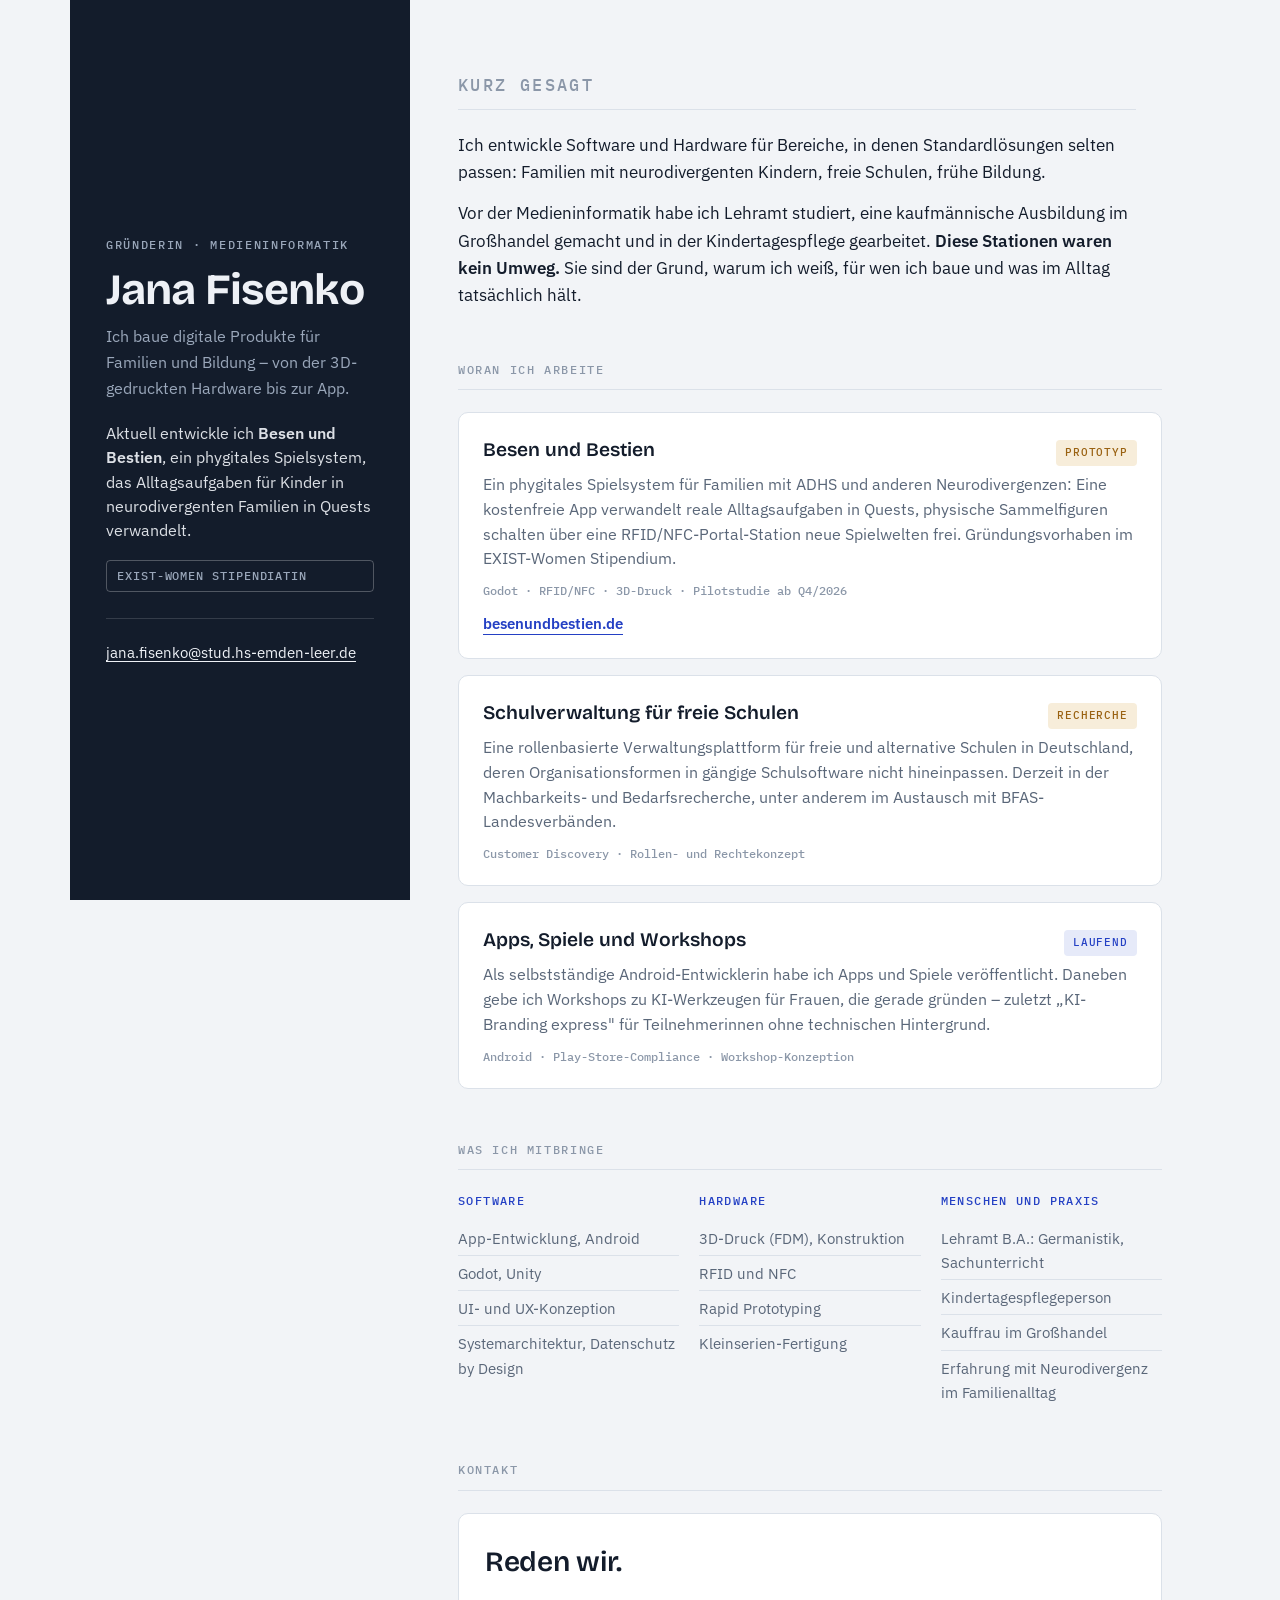
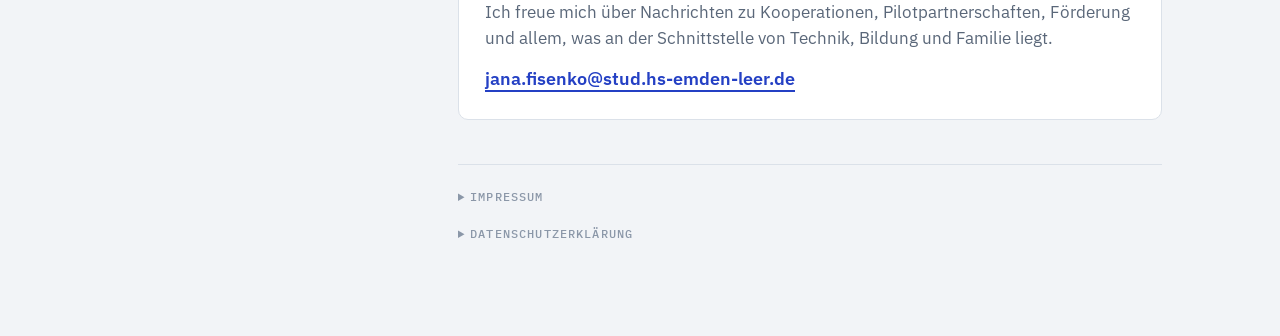
==== index.html @ 9e8f0cbb "Add files via upload" ====
<!doctype html>
<html lang="de">
<head>
<meta charset="utf-8">
<meta name="viewport" content="width=device-width, initial-scale=1">
<title>Jana Fisenko</title>
<meta name="description" content="Jana Fisenko: Gründerin und Medieninformatik-Studentin. Digitale Produkte für Familien und Bildung, von 3D-gedruckter Hardware bis zur App.">
<link rel="icon" href="data:image/svg+xml,<svg xmlns='http://www.w3.org/2000/svg' viewBox='0 0 100 100'><text y='.9em' font-size='90'>🛠️</text></svg>">
<style>
@font-face { font-family: "Bricolage Grotesque"; font-style: normal; font-weight: 600; font-display: swap; src: url([data-uri]) format("woff2"); }
@font-face { font-family: "Bricolage Grotesque"; font-style: normal; font-weight: 700; font-display: swap; src: url([data-uri]) format("woff2"); }
@font-face { font-family: "IBM Plex Sans"; font-style: normal; font-weight: 400; font-display: swap; src: url([data-uri]) format("woff2"); }
@font-face { font-family: "IBM Plex Sans"; font-style: normal; font-weight: 600; font-display: swap; src: url([data-uri]) format("woff2"); }
@font-face { font-family: "IBM Plex Mono"; font-style: normal; font-weight: 500; font-display: swap; src: url([data-uri]) format("woff2"); }
  :root {
    --bg: #f2f4f7;
    --surface: #ffffff;
    --ink: #131c2b;
    --ink-soft: #5a6779;
    --ink-faint: #8b97a8;
    --line: #dbe1e9;
    --accent: #2440c4;
    --accent-soft: #e6eaf9;
    --signal: #9a6212;
    --signal-soft: #f7edda;
    --rail-bg: #131c2b;
    --rail-ink: #eef1f6;
    --rail-soft: #9aa7ba;
  }
  @media (prefers-color-scheme: dark) {
    :root:not([data-theme="light"]) {
      --bg: #0e1420;
      --surface: #161f2e;
      --ink: #e7ecf3;
      --ink-soft: #a0adbf;
      --ink-faint: #778395;
      --line: #263245;
      --accent: #8ba2ff;
      --accent-soft: #1b2740;
      --signal: #ddb265;
      --signal-soft: #2c2517;
      --rail-bg: #060b14;
      --rail-ink: #e7ecf3;
      --rail-soft: #8794a8;
    }
  }
  :root[data-theme="dark"] {
    --bg: #0e1420;
    --surface: #161f2e;
    --ink: #e7ecf3;
    --ink-soft: #a0adbf;
    --ink-faint: #778395;
    --line: #263245;
    --accent: #8ba2ff;
    --accent-soft: #1b2740;
    --signal: #ddb265;
    --signal-soft: #2c2517;
    --rail-bg: #060b14;
    --rail-ink: #e7ecf3;
    --rail-soft: #8794a8;
  }

  * { box-sizing: border-box; }
  body {
    margin: 0;
    background: var(--bg);
    color: var(--ink);
    font-family: "IBM Plex Sans", "Segoe UI", system-ui, sans-serif;
    font-size: 16.5px;
    line-height: 1.6;
    -webkit-font-smoothing: antialiased;
  }
  h1, h2, h3 { font-family: "Bricolage Grotesque", "Segoe UI", system-ui, sans-serif; margin: 0; text-wrap: balance; }
  p { margin: 0; }
  a { color: var(--accent); }

  .shell { max-width: 1140px; margin: 0 auto; display: grid; grid-template-columns: 1fr; gap: 0; }
  @media (min-width: 900px) {
    .shell { grid-template-columns: 340px 1fr; align-items: start; }
  }

  /* ---- Left rail ---- */
  .rail {
    background: var(--rail-bg);
    color: var(--rail-ink);
    padding: 40px 28px;
  }
  @media (min-width: 900px) {
    .rail { position: sticky; top: 0; min-height: 100vh; display: flex; flex-direction: column; justify-content: center; padding: 56px 36px; }
  }
  .rail .kicker {
    font-family: "IBM Plex Mono", ui-monospace, monospace;
    font-size: 12px;
    letter-spacing: .14em;
    text-transform: uppercase;
    color: var(--rail-soft);
    margin-bottom: 14px;
  }
  .rail h1 { font-size: clamp(2.1rem, 5.5vw, 2.7rem); font-weight: 700; line-height: 1.05; letter-spacing: -.02em; }
  .rail .role { margin-top: 10px; font-size: 1.02rem; color: var(--rail-soft); }
  .rail .oneline { margin-top: 20px; font-size: .97rem; line-height: 1.55; opacity: .92; }
  .rail .rail-contact { margin-top: 26px; padding-top: 20px; border-top: 1px solid rgba(255,255,255,.14); }
  .rail .rail-contact a { color: var(--rail-ink); text-decoration: underline; text-underline-offset: 3px; word-break: break-word; font-size: .93rem; }
  .rail .rail-contact a:focus-visible { outline: 2px solid var(--signal); outline-offset: 3px; border-radius: 3px; }
  .rail .badge {
    display: inline-block;
    margin-top: 18px;
    font-family: "IBM Plex Mono", ui-monospace, monospace;
    font-size: 11.5px;
    letter-spacing: .08em;
    text-transform: uppercase;
    border: 1px solid rgba(255,255,255,.26);
    border-radius: 4px;
    padding: 6px 10px;
    color: var(--rail-soft);
  }

  /* ---- Main ---- */
  .main { padding: 44px 24px 64px; }
  @media (min-width: 900px) { .main { padding: 72px 48px 80px; } }

  .block { margin-bottom: 52px; }
  .block:last-child { margin-bottom: 0; }
  .block-label {
    font-family: "IBM Plex Mono", ui-monospace, monospace;
    font-size: 11.5px;
    letter-spacing: .14em;
    text-transform: uppercase;
    color: var(--ink-faint);
    padding-bottom: 10px;
    margin-bottom: 22px;
    border-bottom: 1px solid var(--line);
  }
  .block h2 { font-size: clamp(1.4rem, 3.6vw, 1.75rem); font-weight: 600; letter-spacing: -.01em; margin-bottom: 14px; }

  .intro p { font-size: 1.06rem; max-width: 40em; }
  .intro p + p { margin-top: 14px; }
  .intro .pull { color: var(--ink); font-weight: 600; }

  /* Projects */
  .projects { display: grid; gap: 16px; }
  .project {
    background: var(--surface);
    border: 1px solid var(--line);
    border-radius: 10px;
    padding: 22px 24px;
    display: grid;
    gap: 6px;
  }
  .project-top { display: flex; flex-wrap: wrap; align-items: baseline; gap: 10px; justify-content: space-between; }
  .project h3 { font-size: 1.2rem; font-weight: 600; }
  .project .tag {
    font-family: "IBM Plex Mono", ui-monospace, monospace;
    font-size: 11px;
    letter-spacing: .08em;
    text-transform: uppercase;
    padding: 4px 9px;
    border-radius: 4px;
    white-space: nowrap;
  }
  .tag.live { background: var(--accent-soft); color: var(--accent); }
  .tag.wip { background: var(--signal-soft); color: var(--signal); }
  .project .what { color: var(--ink-soft); font-size: .97rem; max-width: 46em; }
  .project .meta {
    font-family: "IBM Plex Mono", ui-monospace, monospace;
    font-size: 12px;
    color: var(--ink-faint);
    margin-top: 4px;
  }
  .project .go { margin-top: 6px; font-size: .93rem; font-weight: 600; }
  .project .go a { text-decoration: none; border-bottom: 1.5px solid var(--accent); padding-bottom: 1px; }
  .project .go a:focus-visible { outline: 2px solid var(--accent); outline-offset: 3px; border-radius: 2px; }

  /* Skills */
  .skills { display: grid; gap: 20px; grid-template-columns: 1fr; }
  @media (min-width: 720px) { .skills { grid-template-columns: repeat(3, 1fr); } }
  .skill h3 {
    font-family: "IBM Plex Mono", ui-monospace, monospace;
    font-size: 11.5px;
    letter-spacing: .12em;
    text-transform: uppercase;
    color: var(--accent);
    font-weight: 500;
    margin-bottom: 10px;
  }
  .skill ul { margin: 0; padding: 0; list-style: none; }
  .skill li { font-size: .95rem; color: var(--ink-soft); padding: 5px 0; border-bottom: 1px solid var(--line); }
  .skill li:last-child { border-bottom: none; }

  /* Contact */
  .contact-box {
    background: var(--surface);
    border: 1px solid var(--line);
    border-radius: 10px;
    padding: 26px;
  }
  .contact-box p { color: var(--ink-soft); max-width: 40em; }
  .contact-box .mail { margin-top: 14px; font-size: 1.1rem; font-weight: 600; }
  .contact-box .mail a { text-decoration: none; border-bottom: 2px solid var(--accent); }
  .contact-box .mail a:focus-visible { outline: 2px solid var(--accent); outline-offset: 3px; border-radius: 2px; }

  /* Legal */
  .legal { margin-top: 44px; border-top: 1px solid var(--line); padding-top: 18px; }
  .legal details { margin-bottom: 8px; }
  .legal summary {
    cursor: pointer;
    font-family: "IBM Plex Mono", ui-monospace, monospace;
    font-size: 11.5px;
    letter-spacing: .1em;
    text-transform: uppercase;
    color: var(--ink-faint);
    padding: 5px 0;
  }
  .legal summary:focus-visible { outline: 2px solid var(--accent); outline-offset: 2px; border-radius: 3px; }
  .legal .legal-body { font-size: .84rem; color: var(--ink-soft); line-height: 1.6; padding: 8px 0 6px 14px; max-width: 46em; }
  .legal .legal-body p { margin-bottom: 8px; }
  .legal .legal-body h4 { margin: 12px 0 4px; font-size: .84rem; color: var(--ink); font-family: "IBM Plex Sans", system-ui, sans-serif; font-weight: 600; }
  .legal .legal-body a { color: inherit; }
</style>
</head>
<body>


<div class="shell">

  <aside class="rail">
    <p class="kicker">Gründerin · Medieninformatik</p>
    <h1>Jana Fisenko</h1>
    <p class="role">Ich baue digitale Produkte für Familien und Bildung – von der 3D-gedruckten Hardware bis zur App.</p>
    <p class="oneline">Aktuell entwickle ich <strong>Besen und Bestien</strong>, ein phygitales Spielsystem, das Alltagsaufgaben für Kinder in neurodivergenten Familien in Quests verwandelt.</p>
    <span class="badge">EXIST-Women Stipendiatin</span>
    <div class="rail-contact">
      <a href="mailto:jana.fisenko@stud.hs-emden-leer.de">jana.fisenko@stud.hs-emden-leer.de</a>
    </div>
  </aside>

  <main class="main">

    <section class="block intro">
      <p class="block-label">Kurz gesagt</p>
      <p>Ich entwickle Software und Hardware für Bereiche, in denen Standardlösungen selten passen: Familien mit neurodivergenten Kindern, freie Schulen, frühe Bildung.</p>
      <p>Vor der Medieninformatik habe ich Lehramt studiert, eine kaufmännische Ausbildung im Großhandel gemacht und in der Kindertagespflege gearbeitet. <span class="pull">Diese Stationen waren kein Umweg.</span> Sie sind der Grund, warum ich weiß, für wen ich baue und was im Alltag tatsächlich hält.</p>
    </section>

    <section class="block">
      <p class="block-label">Woran ich arbeite</p>
      <div class="projects">

        <article class="project">
          <div class="project-top">
            <h3>Besen und Bestien</h3>
            <span class="tag wip">Prototyp</span>
          </div>
          <p class="what">Ein phygitales Spielsystem für Familien mit ADHS und anderen Neurodivergenzen: Eine kostenfreie App verwandelt reale Alltagsaufgaben in Quests, physische Sammelfiguren schalten über eine RFID/NFC-Portal-Station neue Spielwelten frei. Gründungsvorhaben im EXIST-Women Stipendium.</p>
          <p class="meta">Godot · RFID/NFC · 3D-Druck · Pilotstudie ab Q4/2026</p>
          <p class="go"><a href="https://besenundbestien.de">besenundbestien.de</a></p>
        </article>

        <article class="project">
          <div class="project-top">
            <h3>Schulverwaltung für freie Schulen</h3>
            <span class="tag wip">Recherche</span>
          </div>
          <p class="what">Eine rollenbasierte Verwaltungsplattform für freie und alternative Schulen in Deutschland, deren Organisationsformen in gängige Schulsoftware nicht hineinpassen. Derzeit in der Machbarkeits- und Bedarfsrecherche, unter anderem im Austausch mit BFAS-Landesverbänden.</p>
          <p class="meta">Customer Discovery · Rollen- und Rechtekonzept</p>
        </article>

        <article class="project">
          <div class="project-top">
            <h3>Apps, Spiele und Workshops</h3>
            <span class="tag live">Laufend</span>
          </div>
          <p class="what">Als selbstständige Android-Entwicklerin habe ich Apps und Spiele veröffentlicht. Daneben gebe ich Workshops zu KI-Werkzeugen für Frauen, die gerade gründen – zuletzt „KI-Branding express" für Teilnehmerinnen ohne technischen Hintergrund.</p>
          <p class="meta">Android · Play-Store-Compliance · Workshop-Konzeption</p>
        </article>

      </div>
    </section>

    <section class="block">
      <p class="block-label">Was ich mitbringe</p>
      <div class="skills">
        <div class="skill">
          <h3>Software</h3>
          <ul>
            <li>App-Entwicklung, Android</li>
            <li>Godot, Unity</li>
            <li>UI- und UX-Konzeption</li>
            <li>Systemarchitektur, Datenschutz by Design</li>
          </ul>
        </div>
        <div class="skill">
          <h3>Hardware</h3>
          <ul>
            <li>3D-Druck (FDM), Konstruktion</li>
            <li>RFID und NFC</li>
            <li>Rapid Prototyping</li>
            <li>Kleinserien-Fertigung</li>
          </ul>
        </div>
        <div class="skill">
          <h3>Menschen und Praxis</h3>
          <ul>
            <li>Lehramt B.A.: Germanistik, Sachunterricht</li>
            <li>Kindertagespflegeperson</li>
            <li>Kauffrau im Großhandel</li>
            <li>Erfahrung mit Neurodivergenz im Familienalltag</li>
          </ul>
        </div>
      </div>
    </section>

    <section class="block">
      <p class="block-label">Kontakt</p>
      <div class="contact-box">
        <h2>Reden wir.</h2>
        <p>Ich freue mich über Nachrichten zu Kooperationen, Pilotpartnerschaften, Förderung und allem, was an der Schnittstelle von Technik, Bildung und Familie liegt.</p>
        <p class="mail"><a href="mailto:jana.fisenko@stud.hs-emden-leer.de">jana.fisenko@stud.hs-emden-leer.de</a></p>
      </div>

      <div class="legal">
        <details>
          <summary>Impressum</summary>
          <div class="legal-body">
            <p>Angaben gemäß §&nbsp;5 DDG:</p>
            <p>Jana Fisenko<br>c/o Hochschule Emden/Leer<br>Constantiaplatz 4<br>26723 Emden<br>E-Mail: <a href="mailto:jana.fisenko@stud.hs-emden-leer.de">jana.fisenko@stud.hs-emden-leer.de</a></p>
            <p>Verantwortlich für den Inhalt dieser Seite: Jana Fisenko (Anschrift wie oben). Es besteht keine eingetragene Gesellschaft; die auf dieser Seite genannten Vorhaben befinden sich in der Gründungs- beziehungsweise Entwicklungsphase.</p>
          </div>
        </details>
        <details>
          <summary>Datenschutzerklärung</summary>
          <div class="legal-body">
            <h4>Verantwortliche</h4>
            <p>Jana Fisenko, c/o Hochschule Emden/Leer, Constantiaplatz 4, 26723 Emden, E-Mail: jana.fisenko@stud.hs-emden-leer.de</p>
            <h4>Hosting und Server-Logfiles</h4>
            <p>Beim Aufruf dieser Seite verarbeitet der Hostinganbieter automatisch technisch notwendige Verbindungsdaten (z.&nbsp;B. IP-Adresse, Datum und Uhrzeit des Abrufs, abgerufene Datei, Browsertyp) in Server-Logfiles, um die Seite sicher und stabil bereitzustellen (Art.&nbsp;6 Abs.&nbsp;1 lit.&nbsp;f DSGVO). Diese Daten werden nicht mit anderen Datenquellen zusammengeführt.</p>
            <h4>Keine Cookies, kein Tracking</h4>
            <p>Diese Seite verwendet keine Cookies, keine Analyse- oder Trackingdienste und keine Werbenetzwerke. Alle Schriftarten sind lokal eingebettet; beim Aufruf wird keine Verbindung zu Google Fonts oder anderen Drittanbietern aufgebaut.</p>
            <h4>Kontakt per E-Mail</h4>
            <p>Wenn Sie mir per E-Mail schreiben, verarbeite ich Ihre Angaben ausschließlich zur Bearbeitung der Anfrage (Art.&nbsp;6 Abs.&nbsp;1 lit.&nbsp;b bzw. f DSGVO) und lösche sie, sobald sie nicht mehr erforderlich sind und keine gesetzlichen Aufbewahrungspflichten bestehen.</p>
            <h4>Ihre Rechte</h4>
            <p>Sie haben das Recht auf Auskunft, Berichtigung, Löschung, Einschränkung der Verarbeitung, Datenübertragbarkeit und Widerspruch sowie ein Beschwerderecht bei einer Datenschutzaufsichtsbehörde, z.&nbsp;B. bei der Landesbeauftragten für den Datenschutz Niedersachsen.</p>
            <p>Stand: August 2026</p>
          </div>
        </details>
      </div>
    </section>

  </main>
</div>

</body>
</html>
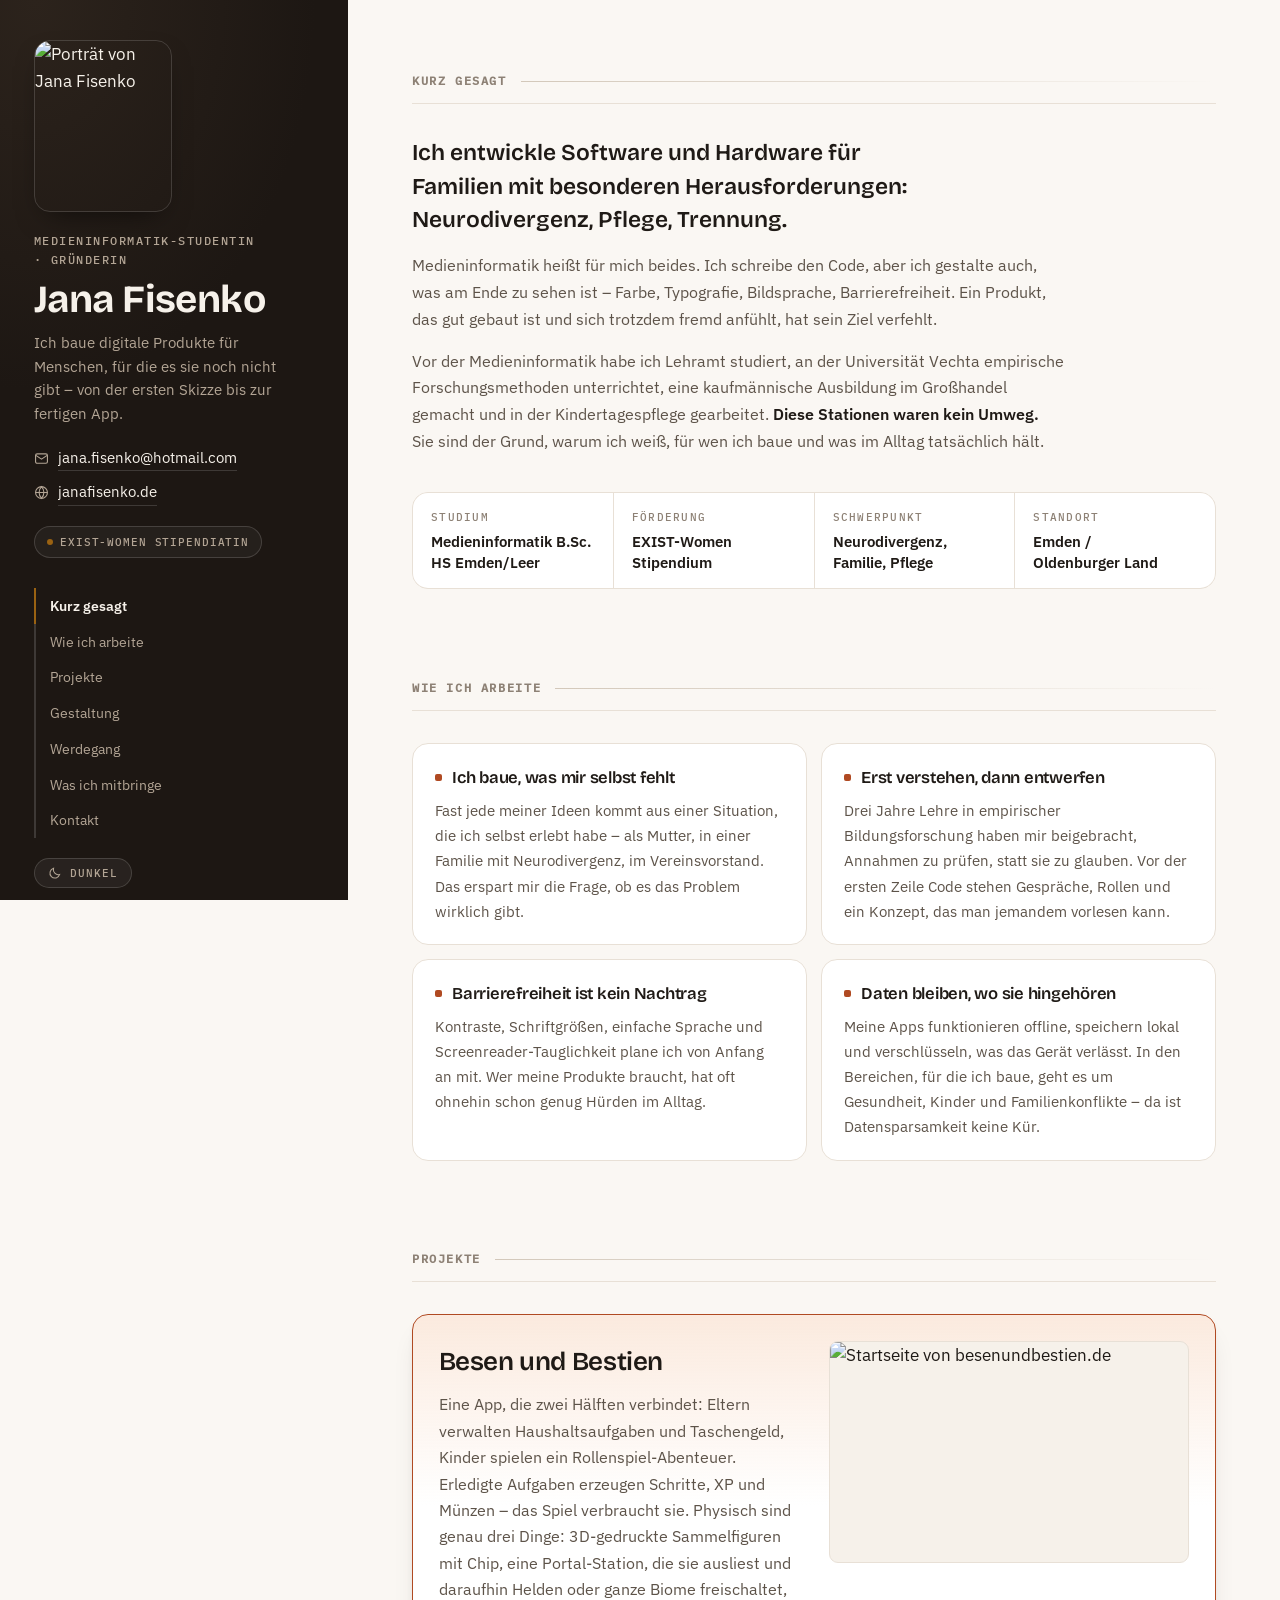
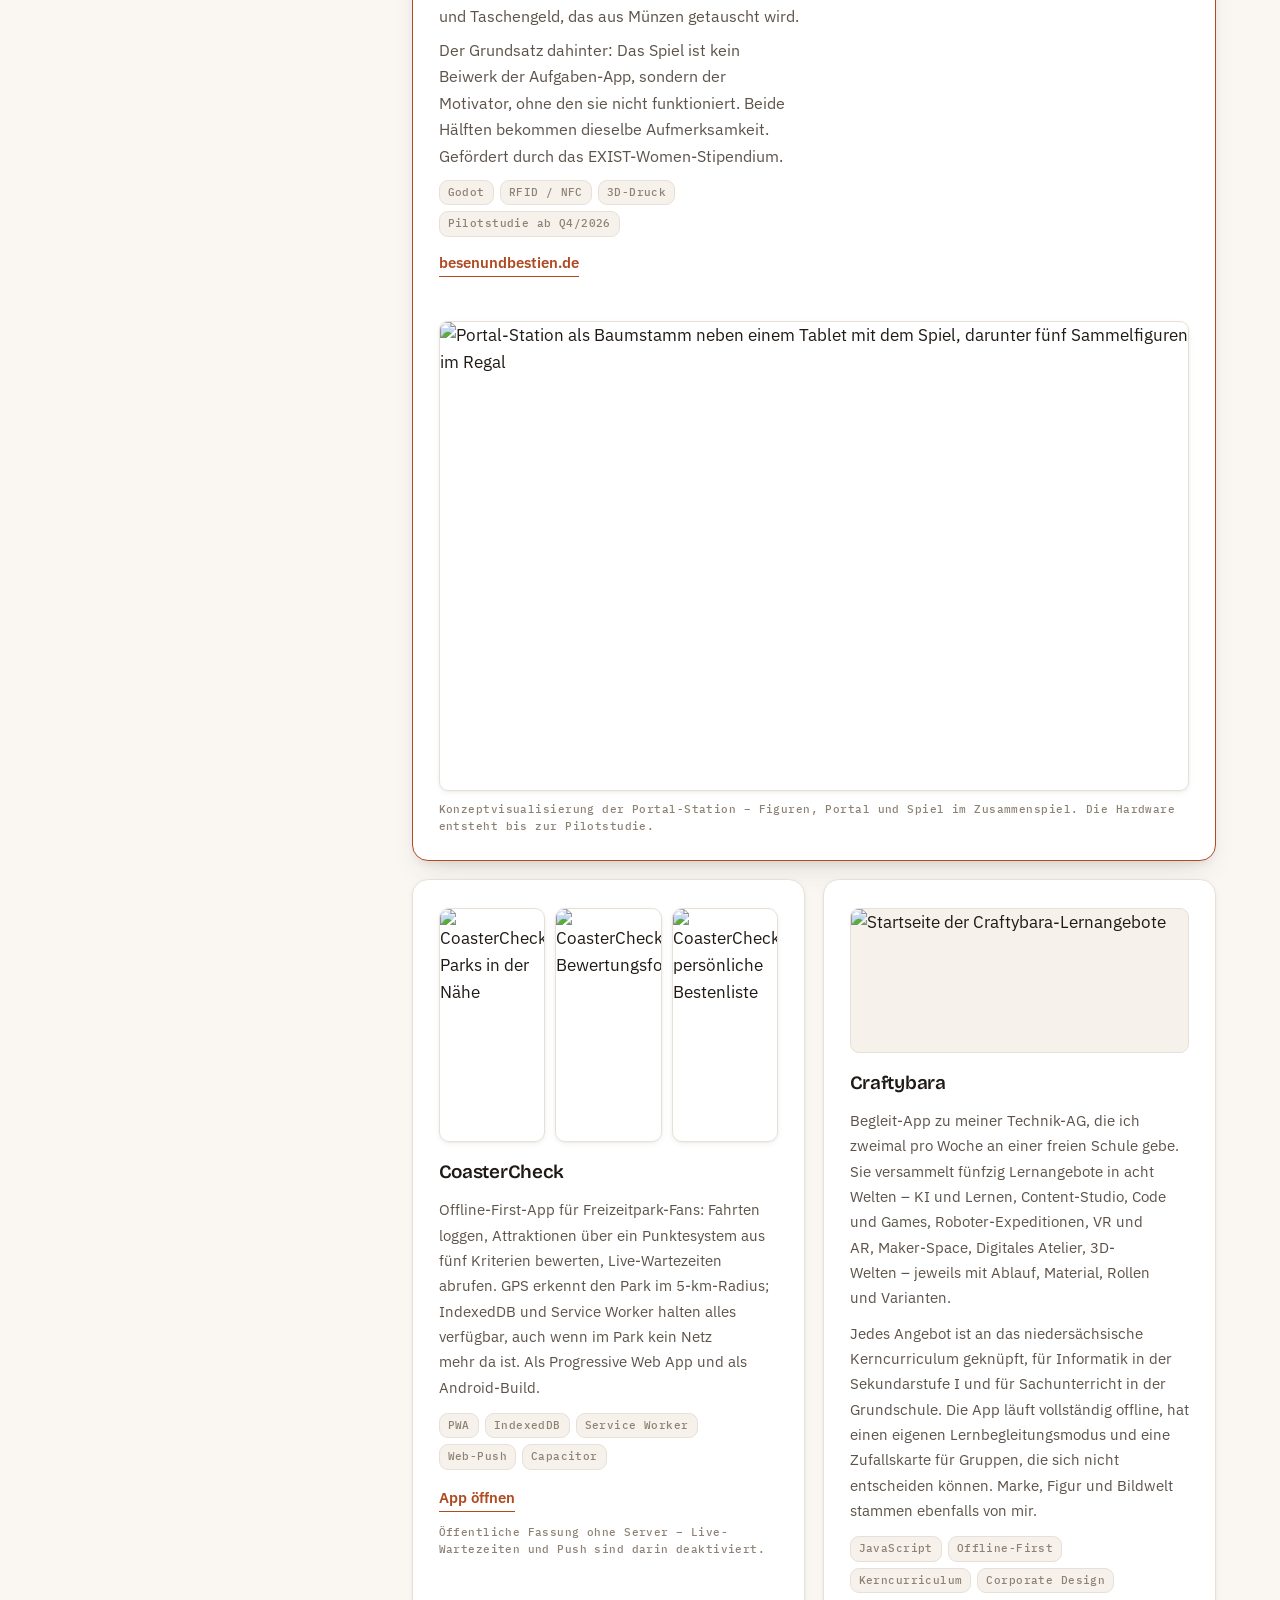
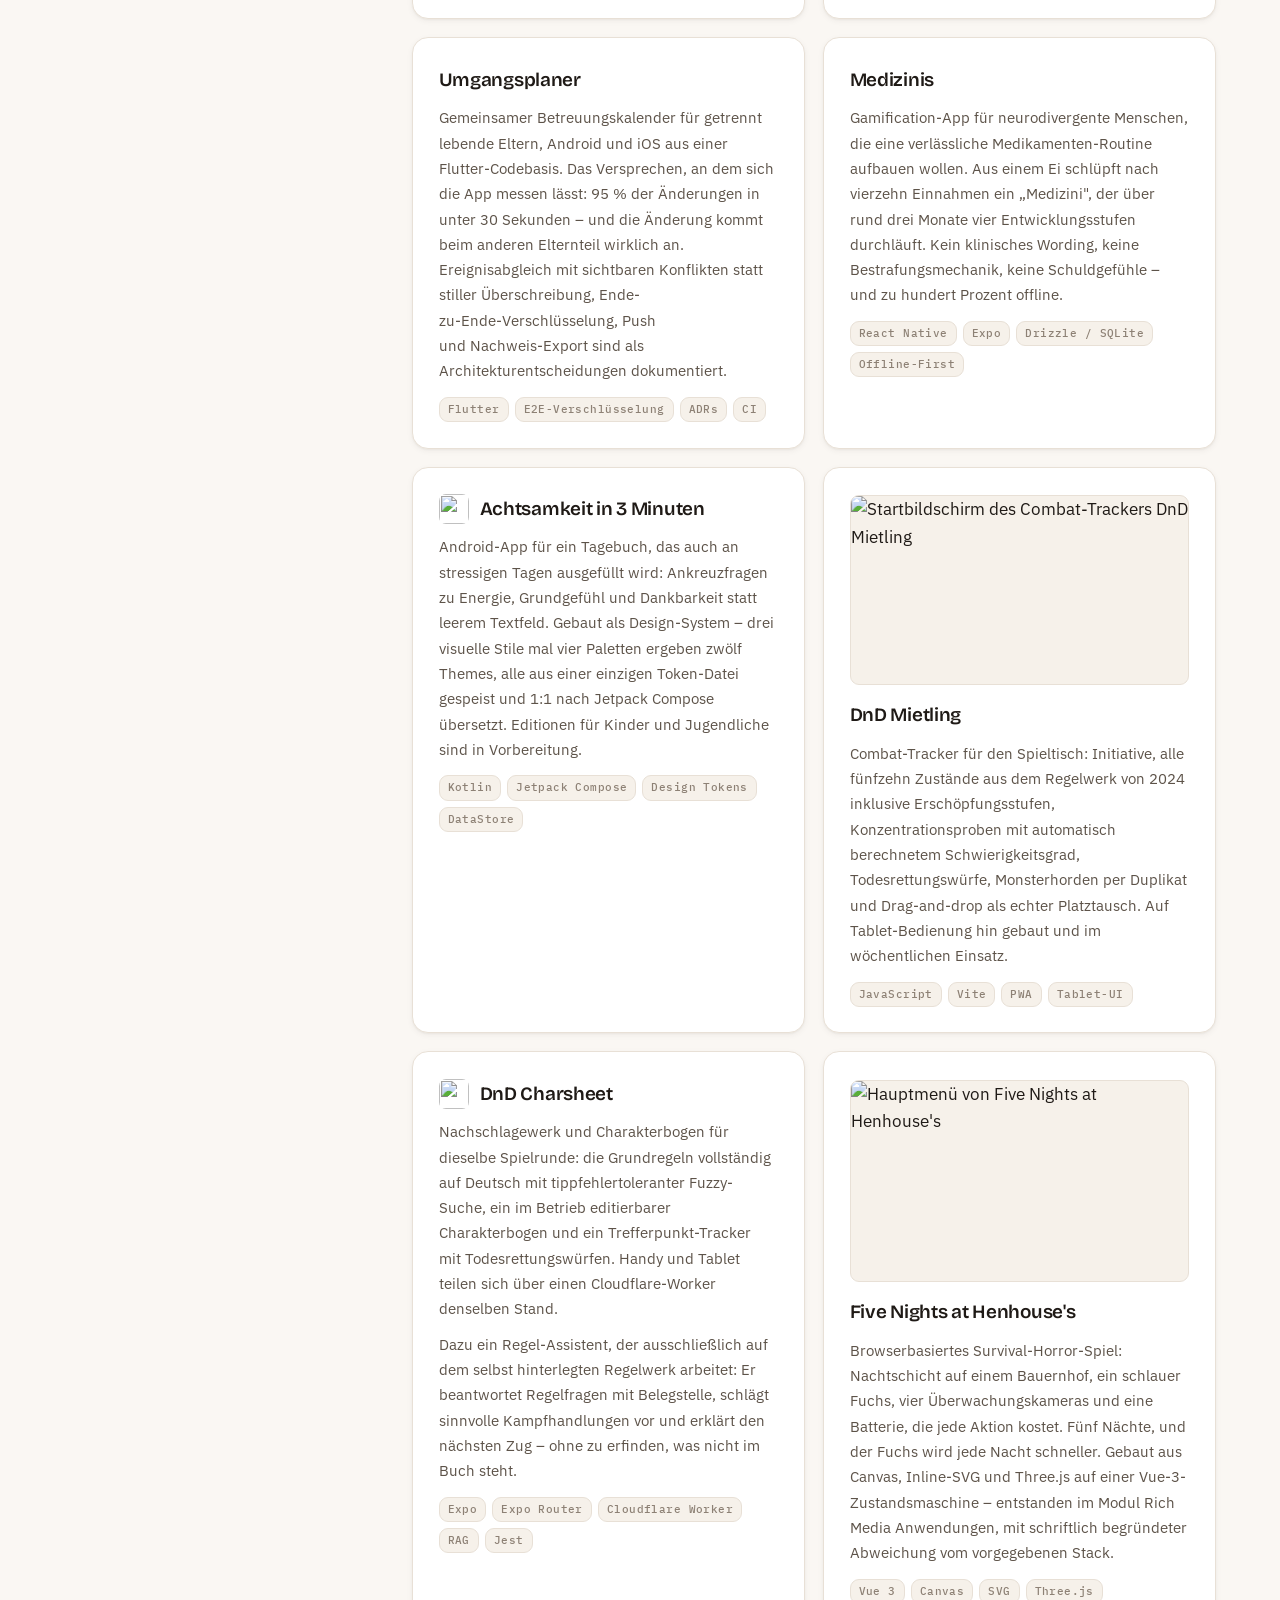
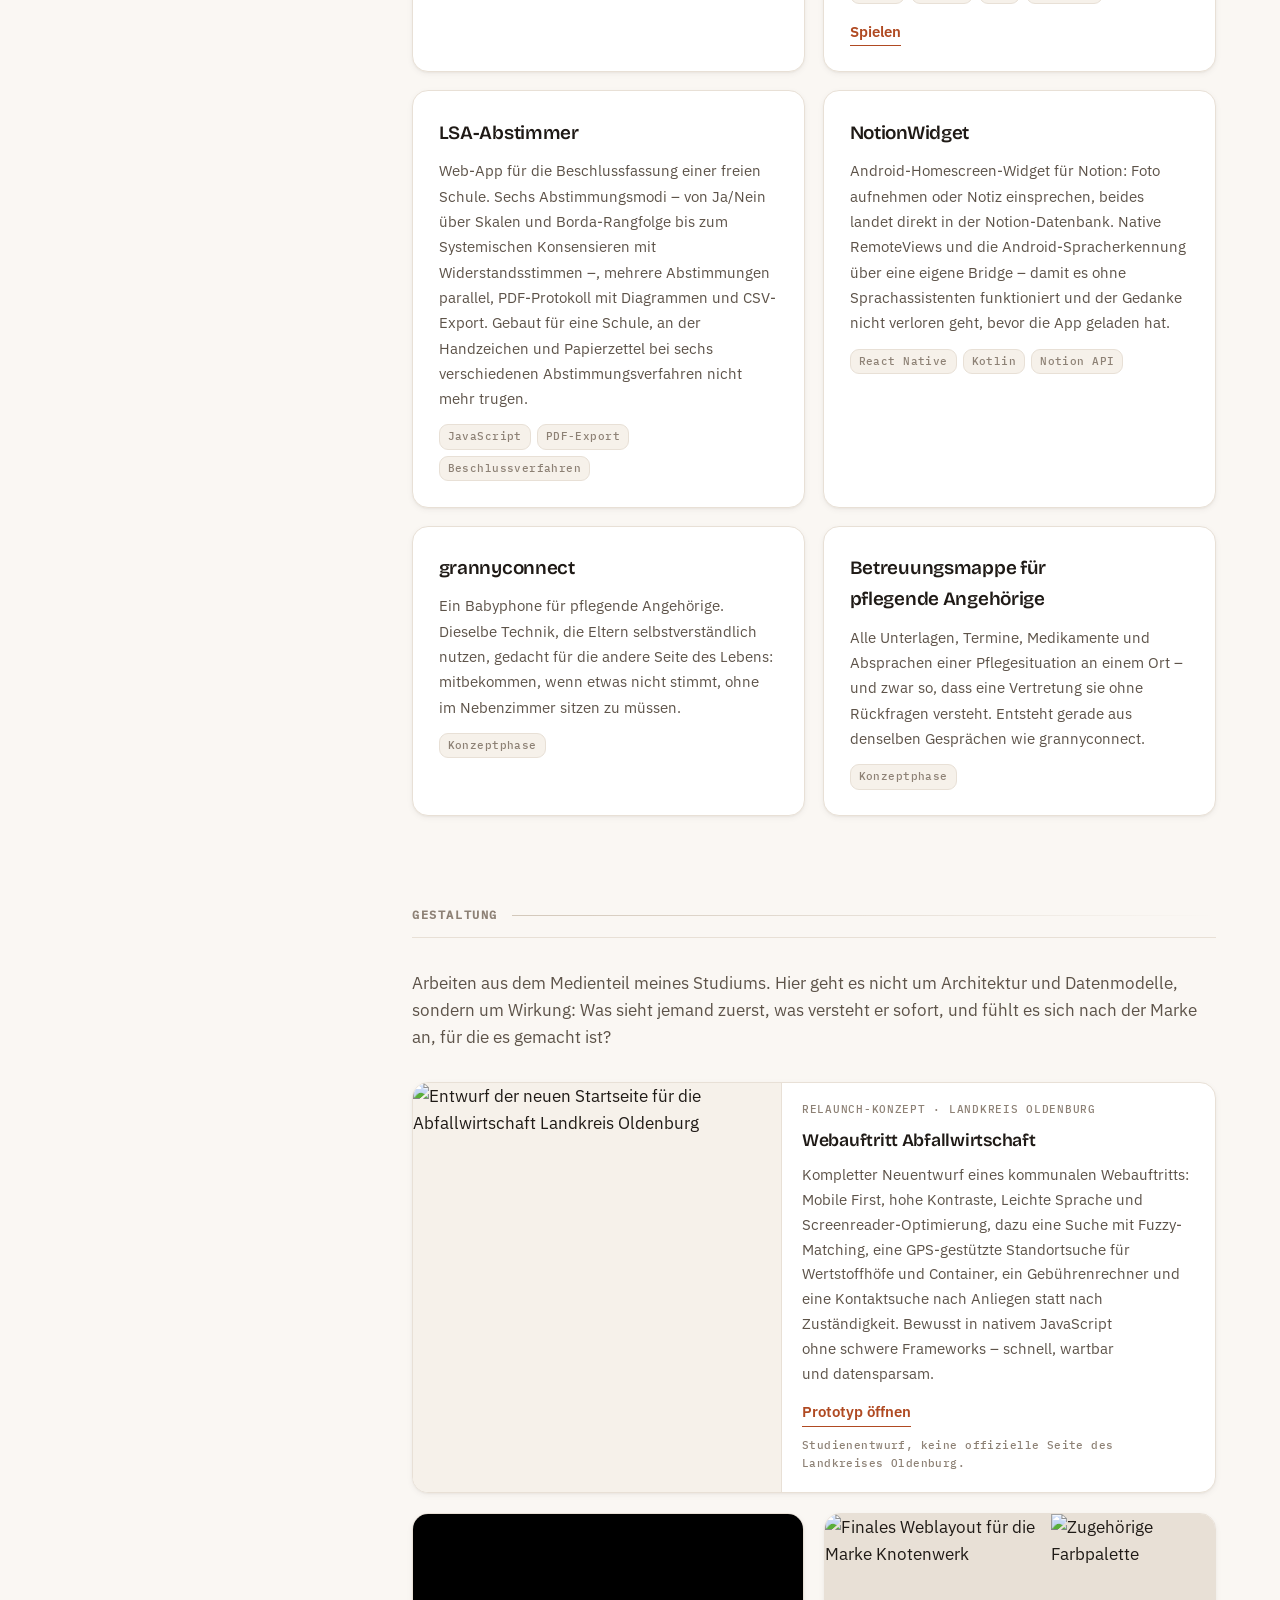
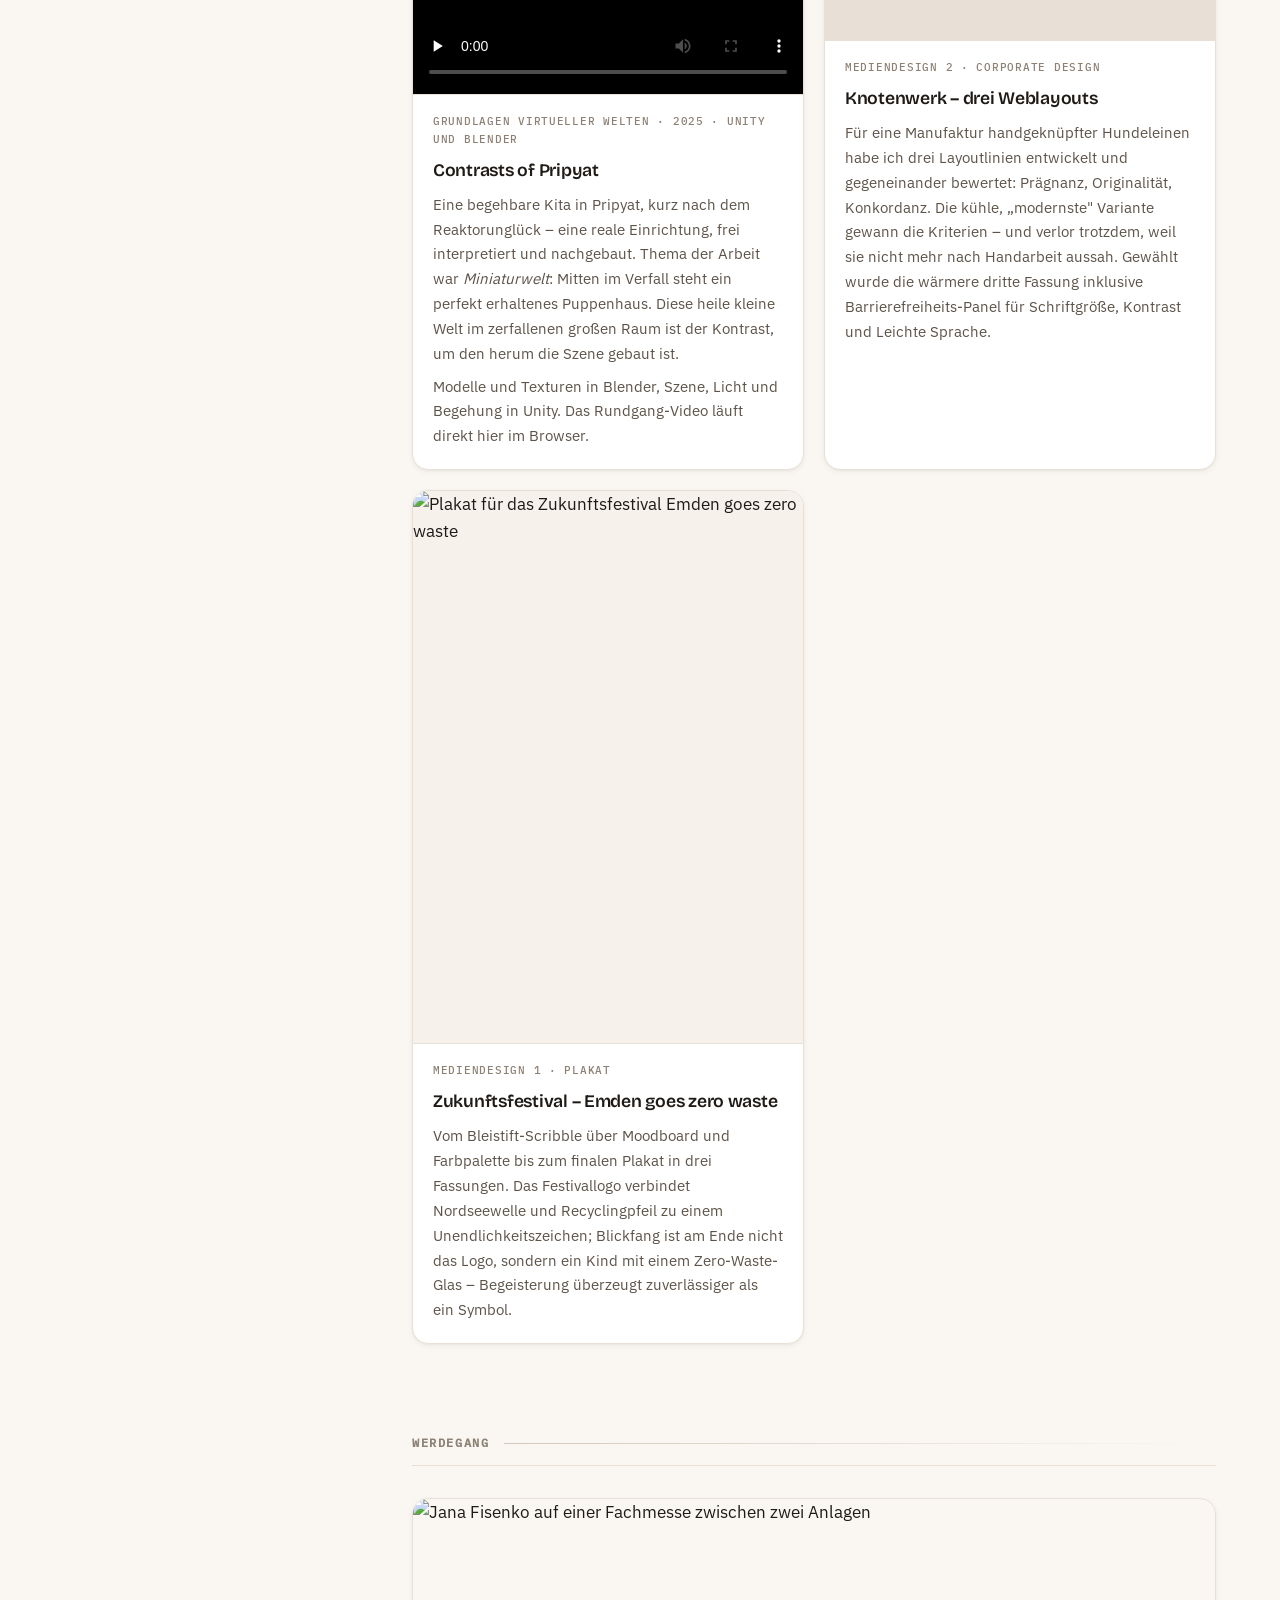
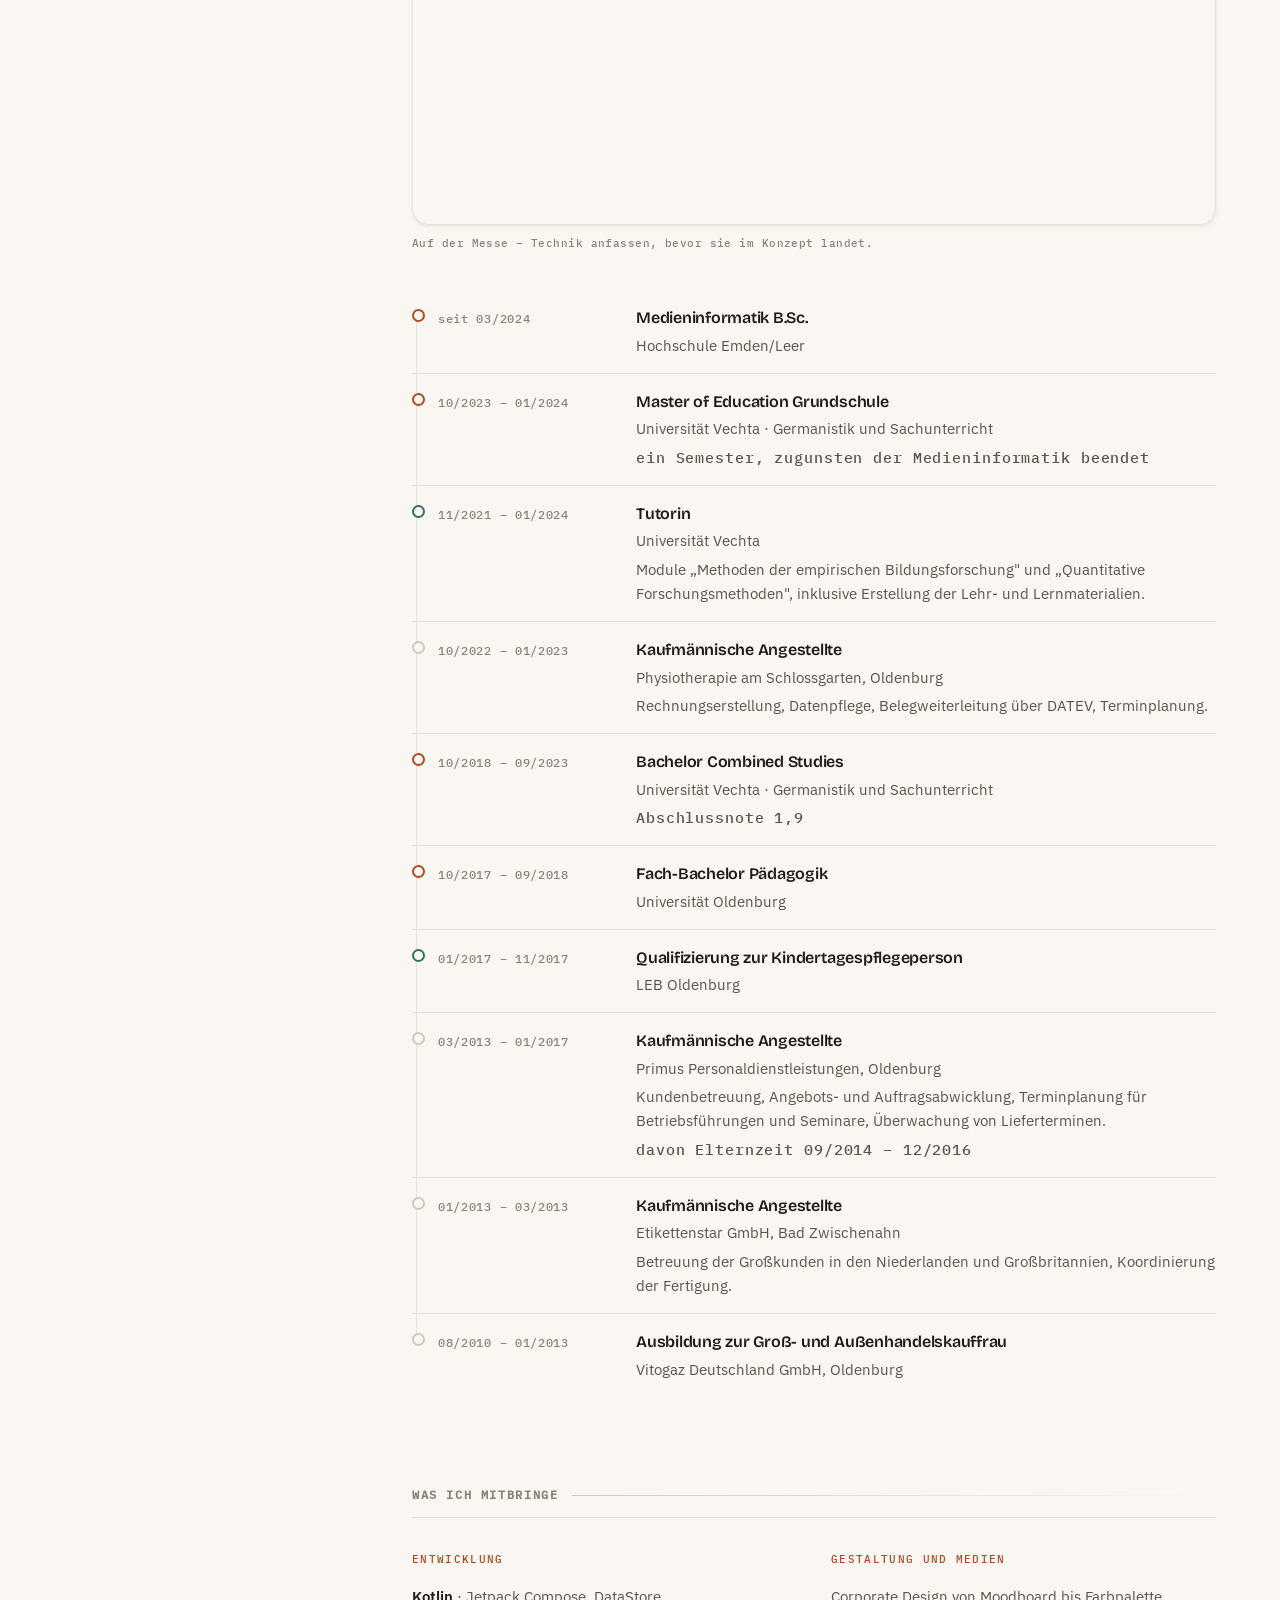
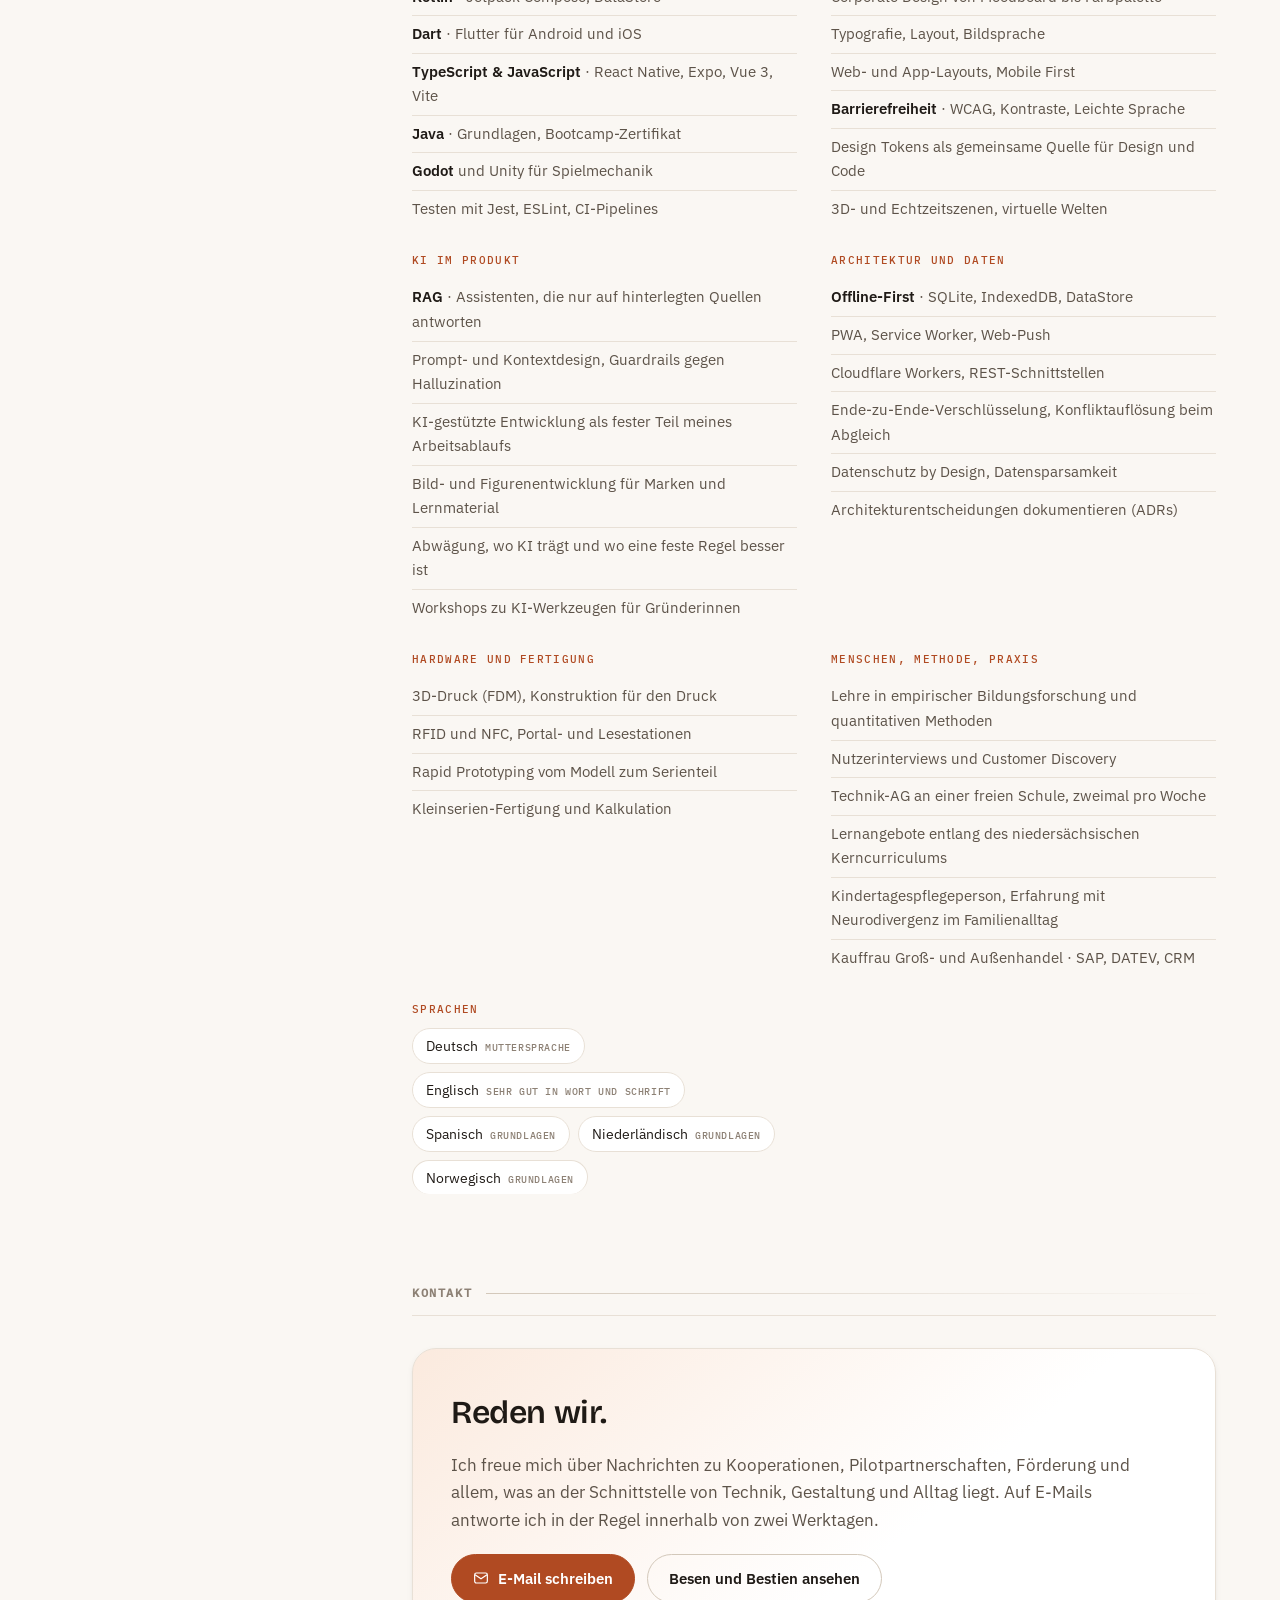
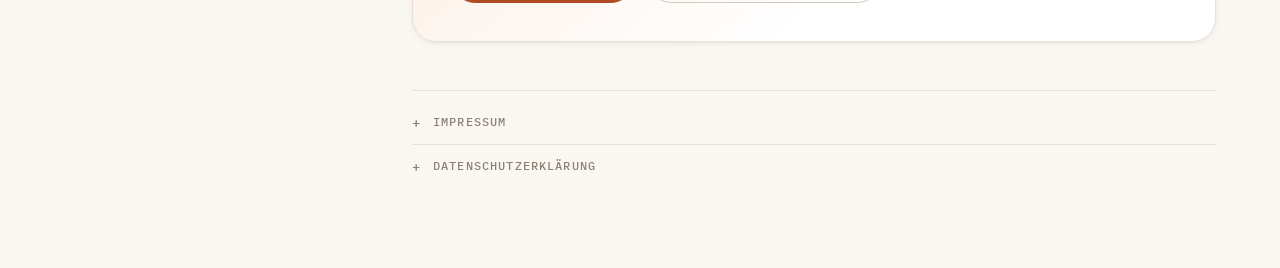
==== commit 63d7e73a: "Startseite ueberarbeiten: Datenschutz zu beiden Unterseiten, strukturierte Daten, Konzeptbild der Po" ====
--- a/index.html
+++ b/index.html
@@ -4,7 +4,42 @@
 <meta charset="utf-8">
 <meta name="viewport" content="width=device-width, initial-scale=1">
 <title>Jana Fisenko</title>
-<meta name="description" content="Jana Fisenko: Gründerin und Medieninformatik-Studentin. Digitale Produkte für Familien und Bildung, von 3D-gedruckter Hardware bis zur App.">
+<meta name="description" content="Jana Fisenko – Medieninformatik-Studentin und Gründerin. Software und Hardware für Familien mit besonderen Herausforderungen: Neurodivergenz, Pflege, Trennung.">
+<meta name="author" content="Jana Fisenko">
+<meta name="color-scheme" content="light dark">
+<meta name="theme-color" content="#faf7f3" media="(prefers-color-scheme: light)">
+<meta name="theme-color" content="#16120f" media="(prefers-color-scheme: dark)">
+<link rel="canonical" href="https://janafisenko.de/">
+<meta property="og:type" content="profile">
+<meta property="og:locale" content="de_DE">
+<meta property="og:url" content="https://janafisenko.de/">
+<meta property="og:title" content="Jana Fisenko">
+<meta property="og:description" content="Medieninformatik-Studentin und Gründerin. Software und Hardware für Familien mit besonderen Herausforderungen.">
+<meta property="og:image" content="https://janafisenko.de/assets/portrait.jpg">
+<meta property="og:image:alt" content="Porträt von Jana Fisenko">
+<meta name="twitter:card" content="summary_large_image">
+<meta name="twitter:title" content="Jana Fisenko">
+<meta name="twitter:description" content="Medieninformatik-Studentin und Gründerin. Software und Hardware für Familien mit besonderen Herausforderungen.">
+<meta name="twitter:image" content="https://janafisenko.de/assets/portrait.jpg">
+<script type="application/ld+json">
+{
+  "@context": "https://schema.org",
+  "@type": "Person",
+  "name": "Jana Fisenko",
+  "url": "https://janafisenko.de/",
+  "image": "https://janafisenko.de/assets/portrait.jpg",
+  "email": "mailto:jana.fisenko@hotmail.com",
+  "jobTitle": "Medieninformatik-Studentin und Gründerin",
+  "description": "Entwickelt Software und Hardware für Familien mit besonderen Herausforderungen: Neurodivergenz, Pflege, Trennung.",
+  "alumniOf": [
+    { "@type": "CollegeOrUniversity", "name": "Hochschule Emden/Leer" },
+    { "@type": "CollegeOrUniversity", "name": "Universität Vechta" }
+  ],
+  "knowsLanguage": ["de", "en"],
+  "knowsAbout": ["Medieninformatik", "Barrierefreiheit", "Offline-First-Anwendungen", "Corporate Design", "Progressive Web Apps"],
+  "address": { "@type": "PostalAddress", "addressLocality": "Emden", "addressRegion": "Niedersachsen", "addressCountry": "DE" }
+}
+</script>
 <link rel="icon" href="data:image/svg+xml,<svg xmlns='http://www.w3.org/2000/svg' viewBox='0 0 100 100'><text y='.9em' font-size='90'>🛠️</text></svg>">
 <style>
 @font-face { font-family: "Bricolage Grotesque"; font-style: normal; font-weight: 600; font-display: swap; src: url([data-uri]) format("woff2"); }
@@ -12,310 +47,1097 @@
 @font-face { font-family: "IBM Plex Sans"; font-style: normal; font-weight: 400; font-display: swap; src: url([data-uri]) format("woff2"); }
 @font-face { font-family: "IBM Plex Sans"; font-style: normal; font-weight: 600; font-display: swap; src: url([data-uri]) format("woff2"); }
 @font-face { font-family: "IBM Plex Mono"; font-style: normal; font-weight: 500; font-display: swap; src: url([data-uri]) format("woff2"); }
+
+  /* ============================================================
+     Design tokens — warmes Klima, ruhige Kontraste
+     ============================================================ */
   :root {
-    --bg: #f2f4f7;
-    --surface: #ffffff;
-    --ink: #131c2b;
-    --ink-soft: #5a6779;
-    --ink-faint: #8b97a8;
-    --line: #dbe1e9;
-    --accent: #2440c4;
-    --accent-soft: #e6eaf9;
-    --signal: #9a6212;
-    --signal-soft: #f7edda;
-    --rail-bg: #131c2b;
-    --rail-ink: #eef1f6;
-    --rail-soft: #9aa7ba;
-  }
+    --bg:            #faf7f3;
+    --bg-tint:       #f3ede5;
+    --surface:       #ffffff;
+    --surface-2:     #f6f1ea;
+    --ink:           #1f1a16;
+    --ink-soft:      #5d5349;
+    --ink-faint:     #8d8175;
+    --line:          #e8e0d6;
+    --line-strong:   #d3c8ba;
+    --accent:        #b04a22;
+    --accent-hover:  #8d3917;
+    --accent-soft:   #fbeade;
+    --signal:        #2f6f6a;
+    --signal-soft:   #e0efec;
+    --gold:          #9a6212;
+    --gold-soft:     #f8efdc;
+    --rail-bg:       #1d1713;
+    --rail-bg-2:     #2c231c;
+    --rail-ink:      #f6f1ea;
+    --rail-soft:     #b3a595;
+    --rail-line:     rgba(255,255,255,.15);
+    --shadow-sm: 0 1px 2px rgba(60,40,25,.05), 0 2px 6px rgba(60,40,25,.05);
+    --shadow-md: 0 4px 10px -3px rgba(60,40,25,.10), 0 16px 30px -12px rgba(60,40,25,.16);
+
+    --radius:    16px;
+    --radius-sm: 9px;
+    --radius-lg: 24px;
+
+    --sans: "IBM Plex Sans", "Segoe UI", system-ui, -apple-system, sans-serif;
+    --display: "Bricolage Grotesque", "Segoe UI", system-ui, sans-serif;
+    --mono: "IBM Plex Mono", ui-monospace, "SFMono-Regular", Consolas, monospace;
+
+    --gap-section: clamp(3.5rem, 7vw, 5.75rem);
+    --pad-main-x:  clamp(1.25rem, 5vw, 4rem);
+    --ease: cubic-bezier(.22,.61,.36,1);
+  }
+
   @media (prefers-color-scheme: dark) {
     :root:not([data-theme="light"]) {
-      --bg: #0e1420;
-      --surface: #161f2e;
-      --ink: #e7ecf3;
-      --ink-soft: #a0adbf;
-      --ink-faint: #778395;
-      --line: #263245;
-      --accent: #8ba2ff;
-      --accent-soft: #1b2740;
-      --signal: #ddb265;
-      --signal-soft: #2c2517;
-      --rail-bg: #060b14;
-      --rail-ink: #e7ecf3;
-      --rail-soft: #8794a8;
+      --bg:           #16120f;
+      --bg-tint:      #1c1714;
+      --surface:      #211b17;
+      --surface-2:    #2a221c;
+      --ink:          #f3ece4;
+      --ink-soft:     #bcae9f;
+      --ink-faint:    #8f8375;
+      --line:         #342a23;
+      --line-strong:  #4a3c31;
+      --accent:       #f0916a;
+      --accent-hover: #f7ac8b;
+      --accent-soft:  #342016;
+      --signal:       #6cc0b7;
+      --signal-soft:  #16302e;
+      --gold:         #ddb265;
+      --gold-soft:    #2c2517;
+      --rail-bg:      #0f0c0a;
+      --rail-bg-2:    #1a1512;
+      --rail-ink:     #f3ece4;
+      --rail-soft:    #a5988a;
+      --rail-line:    rgba(255,255,255,.13);
+      --shadow-sm: 0 1px 2px rgba(0,0,0,.4);
+      --shadow-md: 0 4px 10px rgba(0,0,0,.35), 0 18px 34px -12px rgba(0,0,0,.5);
     }
   }
   :root[data-theme="dark"] {
-    --bg: #0e1420;
-    --surface: #161f2e;
-    --ink: #e7ecf3;
-    --ink-soft: #a0adbf;
-    --ink-faint: #778395;
-    --line: #263245;
-    --accent: #8ba2ff;
-    --accent-soft: #1b2740;
-    --signal: #ddb265;
-    --signal-soft: #2c2517;
-    --rail-bg: #060b14;
-    --rail-ink: #e7ecf3;
-    --rail-soft: #8794a8;
-  }
-
+    --bg:           #16120f;
+    --bg-tint:      #1c1714;
+    --surface:      #211b17;
+    --surface-2:    #2a221c;
+    --ink:          #f3ece4;
+    --ink-soft:     #bcae9f;
+    --ink-faint:    #8f8375;
+    --line:         #342a23;
+    --line-strong:  #4a3c31;
+    --accent:       #f0916a;
+    --accent-hover: #f7ac8b;
+    --accent-soft:  #342016;
+    --signal:       #6cc0b7;
+    --signal-soft:  #16302e;
+    --gold:         #ddb265;
+    --gold-soft:    #2c2517;
+    --rail-bg:      #0f0c0a;
+    --rail-bg-2:    #1a1512;
+    --rail-ink:     #f3ece4;
+    --rail-soft:    #a5988a;
+    --rail-line:    rgba(255,255,255,.13);
+    --shadow-sm: 0 1px 2px rgba(0,0,0,.4);
+    --shadow-md: 0 4px 10px rgba(0,0,0,.35), 0 18px 34px -12px rgba(0,0,0,.5);
+  }
+
+  /* ============================================================
+     Base
+     ============================================================ */
   * { box-sizing: border-box; }
+  html { scroll-behavior: smooth; }
+  @media (prefers-reduced-motion: reduce) { html { scroll-behavior: auto; } }
+
   body {
     margin: 0;
     background: var(--bg);
     color: var(--ink);
-    font-family: "IBM Plex Sans", "Segoe UI", system-ui, sans-serif;
+    font-family: var(--sans);
     font-size: 16.5px;
-    line-height: 1.6;
+    line-height: 1.65;
     -webkit-font-smoothing: antialiased;
-  }
-  h1, h2, h3 { font-family: "Bricolage Grotesque", "Segoe UI", system-ui, sans-serif; margin: 0; text-wrap: balance; }
-  p { margin: 0; }
+    text-rendering: optimizeLegibility;
+  }
+  h1, h2, h3 { font-family: var(--display); margin: 0; text-wrap: balance; letter-spacing: -.015em; }
+  p { margin: 0; text-wrap: pretty; }
   a { color: var(--accent); }
-
-  .shell { max-width: 1140px; margin: 0 auto; display: grid; grid-template-columns: 1fr; gap: 0; }
-  @media (min-width: 900px) {
-    .shell { grid-template-columns: 340px 1fr; align-items: start; }
-  }
-
-  /* ---- Left rail ---- */
+  img { max-width: 100%; height: auto; display: block; }
+  :focus-visible { outline: 2px solid var(--accent); outline-offset: 3px; border-radius: 3px; }
+
+  .skip {
+    position: absolute; left: -9999px; top: 0; z-index: 100;
+    background: var(--accent); color: #fff; padding: 10px 16px;
+    border-radius: 0 0 var(--radius-sm) 0; font-weight: 600; text-decoration: none;
+  }
+  .skip:focus { left: 0; }
+  .mono { font-family: var(--mono); font-size: 11.5px; letter-spacing: .13em; text-transform: uppercase; }
+
+  /* ============================================================
+     Shell
+     ============================================================ */
+  .shell { max-width: 1280px; margin: 0 auto; display: grid; grid-template-columns: 1fr; overflow-x: clip; }
+  @media (min-width: 1000px) {
+    .shell { grid-template-columns: minmax(300px, 348px) minmax(0, 1fr); align-items: start; }
+  }
+
+  /* ============================================================
+     Linke Spalte
+     ============================================================ */
   .rail {
-    background: var(--rail-bg);
+    background:
+      radial-gradient(130% 70% at 10% 0%, var(--rail-bg-2) 0%, transparent 62%),
+      var(--rail-bg);
     color: var(--rail-ink);
-    padding: 40px 28px;
-  }
-  @media (min-width: 900px) {
-    .rail { position: sticky; top: 0; min-height: 100vh; display: flex; flex-direction: column; justify-content: center; padding: 56px 36px; }
-  }
-  .rail .kicker {
-    font-family: "IBM Plex Mono", ui-monospace, monospace;
-    font-size: 12px;
-    letter-spacing: .14em;
-    text-transform: uppercase;
-    color: var(--rail-soft);
-    margin-bottom: 14px;
-  }
-  .rail h1 { font-size: clamp(2.1rem, 5.5vw, 2.7rem); font-weight: 700; line-height: 1.05; letter-spacing: -.02em; }
-  .rail .role { margin-top: 10px; font-size: 1.02rem; color: var(--rail-soft); }
-  .rail .oneline { margin-top: 20px; font-size: .97rem; line-height: 1.55; opacity: .92; }
-  .rail .rail-contact { margin-top: 26px; padding-top: 20px; border-top: 1px solid rgba(255,255,255,.14); }
-  .rail .rail-contact a { color: var(--rail-ink); text-decoration: underline; text-underline-offset: 3px; word-break: break-word; font-size: .93rem; }
-  .rail .rail-contact a:focus-visible { outline: 2px solid var(--signal); outline-offset: 3px; border-radius: 3px; }
-  .rail .badge {
-    display: inline-block;
-    margin-top: 18px;
-    font-family: "IBM Plex Mono", ui-monospace, monospace;
-    font-size: 11.5px;
-    letter-spacing: .08em;
-    text-transform: uppercase;
-    border: 1px solid rgba(255,255,255,.26);
-    border-radius: 4px;
-    padding: 6px 10px;
-    color: var(--rail-soft);
-  }
-
-  /* ---- Main ---- */
-  .main { padding: 44px 24px 64px; }
-  @media (min-width: 900px) { .main { padding: 72px 48px 80px; } }
-
-  .block { margin-bottom: 52px; }
+    padding: 36px clamp(1.25rem, 5vw, 2rem) 34px;
+    display: flex; flex-direction: column; gap: 20px;
+    min-width: 0;
+  }
+  @media (min-width: 1000px) {
+    .rail {
+      position: sticky; top: 0;
+      height: 100vh; height: 100dvh;
+      padding: 40px 34px 30px;
+      overflow-y: auto; overscroll-behavior: contain;
+      scrollbar-width: thin; scrollbar-color: var(--rail-line) transparent;
+    }
+  }
+
+  .portrait { width: 100%; max-width: 178px; }
+  .portrait img {
+    width: 100%; border-radius: var(--radius);
+    border: 1px solid var(--rail-line);
+    box-shadow: 0 12px 30px -14px rgba(0,0,0,.7);
+  }
+  @media (min-width: 1000px) and (max-height: 900px) { .portrait { max-width: 138px; } }
+  @media (min-width: 1000px) and (max-height: 720px) { .portrait { display: none; } }
+
+  .id-head .kicker { color: var(--rail-soft); margin-bottom: 10px; }
+  .id-head h1 { font-size: clamp(1.95rem, 4.2vw, 2.4rem); font-weight: 700; line-height: 1.04; }
+  .id-head .role { margin-top: 11px; font-size: .96rem; color: var(--rail-soft); line-height: 1.55; }
+
+  .rail-contact { display: grid; gap: 9px; }
+  .rail-contact a {
+    color: var(--rail-ink); font-size: .92rem; text-decoration: none;
+    display: inline-flex; align-items: center; gap: 9px; word-break: break-word;
+  }
+  .rail-contact a span { border-bottom: 1px solid var(--rail-line); transition: border-color .18s var(--ease); }
+  .rail-contact a:hover span { border-color: var(--rail-ink); }
+  .rail-contact svg { width: 15px; height: 15px; flex: none; color: var(--rail-soft); }
+
+  .badge {
+    display: inline-flex; align-items: center; gap: 7px; align-self: flex-start;
+    font-family: var(--mono); font-size: 11px; letter-spacing: .08em; text-transform: uppercase;
+    border: 1px solid var(--rail-line); border-radius: 999px;
+    padding: 6px 12px; color: var(--rail-soft); background: rgba(255,255,255,.04);
+  }
+  .badge::before { content: ""; width: 6px; height: 6px; border-radius: 50%; background: var(--gold); flex: none; }
+
+  .rail-nav ul { list-style: none; margin: 0; padding: 0; display: flex; gap: 4px; }
+  .rail-nav a {
+    display: block; text-decoration: none; color: var(--rail-soft);
+    font-size: .9rem; padding: 6px 0 6px 14px;
+    border-left: 2px solid var(--rail-line);
+    transition: color .18s var(--ease), border-color .18s var(--ease);
+    white-space: nowrap;
+  }
+  .rail-nav a:hover { color: var(--rail-ink); border-color: var(--rail-soft); }
+  .rail-nav a[aria-current="true"] { color: var(--rail-ink); border-color: var(--gold); font-weight: 600; }
+  @media (max-width: 999px) {
+    /* Die Navigation scrollt waagerecht. Die weiche Kante rechts zeigt, dass
+       hinter „Gestaltung" noch Punkte kommen; ohne sie wirkt die Liste zu Ende. */
+    .rail-nav {
+      overflow-x: auto; scrollbar-width: none; -webkit-overflow-scrolling: touch;
+      -webkit-mask-image: linear-gradient(to right, #000 calc(100% - 34px), transparent 100%);
+      mask-image: linear-gradient(to right, #000 calc(100% - 34px), transparent 100%);
+    }
+    .rail-nav::-webkit-scrollbar { display: none; }
+    .rail-nav ul { gap: 18px; padding-bottom: 2px; padding-right: 34px; }
+    .rail-nav a { border-left: none; border-bottom: 2px solid var(--rail-line); padding: 6px 1px; }
+  }
+  @media (min-width: 1000px) {
+    .rail-nav ul { flex-direction: column; gap: 0; }
+    .rail-nav { margin-top: auto; padding-top: 10px; }
+  }
+
+  .theme-toggle {
+    appearance: none; cursor: pointer; justify-self: start; align-self: flex-start;
+    background: rgba(255,255,255,.05); color: var(--rail-soft);
+    border: 1px solid var(--rail-line); border-radius: 999px;
+    padding: 7px 13px; font-family: var(--mono); font-size: 10.5px;
+    letter-spacing: .1em; text-transform: uppercase;
+    display: inline-flex; align-items: center; gap: 8px;
+    transition: color .18s var(--ease), border-color .18s var(--ease), background .18s var(--ease);
+  }
+  .theme-toggle:hover { color: var(--rail-ink); border-color: var(--rail-soft); background: rgba(255,255,255,.1); }
+  .theme-toggle svg { width: 14px; height: 14px; }
+  .theme-toggle .i-sun, .theme-toggle .lbl-light { display: none; }
+  :root[data-theme="dark"] .theme-toggle .i-sun,
+  :root[data-theme="dark"] .theme-toggle .lbl-light { display: inline; }
+  :root[data-theme="dark"] .theme-toggle .i-moon,
+  :root[data-theme="dark"] .theme-toggle .lbl-dark { display: none; }
+  @media (prefers-color-scheme: dark) {
+    :root:not([data-theme="light"]) .theme-toggle .i-sun,
+    :root:not([data-theme="light"]) .theme-toggle .lbl-light { display: inline; }
+    :root:not([data-theme="light"]) .theme-toggle .i-moon,
+    :root:not([data-theme="light"]) .theme-toggle .lbl-dark { display: none; }
+  }
+
+  /* ============================================================
+     Hauptspalte
+     ============================================================ */
+  .main { padding: clamp(2.5rem, 6vw, 4.5rem) var(--pad-main-x) clamp(3.5rem, 7vw, 5rem); min-width: 0; }
+  .block { margin-bottom: var(--gap-section); scroll-margin-top: 24px; }
   .block:last-child { margin-bottom: 0; }
+
   .block-label {
-    font-family: "IBM Plex Mono", ui-monospace, monospace;
-    font-size: 11.5px;
-    letter-spacing: .14em;
-    text-transform: uppercase;
+    font-family: var(--mono); font-size: 11.5px; letter-spacing: .14em; text-transform: uppercase;
     color: var(--ink-faint);
-    padding-bottom: 10px;
-    margin-bottom: 22px;
+    display: flex; align-items: center; gap: 14px;
+    padding-bottom: 12px; margin-bottom: clamp(1.35rem, 3vw, 2rem);
     border-bottom: 1px solid var(--line);
   }
-  .block h2 { font-size: clamp(1.4rem, 3.6vw, 1.75rem); font-weight: 600; letter-spacing: -.01em; margin-bottom: 14px; }
-
-  .intro p { font-size: 1.06rem; max-width: 40em; }
-  .intro p + p { margin-top: 14px; }
+  .block-label::after {
+    content: ""; flex: 1; height: 1px;
+    background: linear-gradient(90deg, var(--line-strong), transparent);
+  }
+  .lead-in { color: var(--ink-soft); max-width: 54em; margin-bottom: clamp(1.35rem, 3vw, 1.9rem); }
+
+  /* Intro */
+  .intro p { font-size: 1.02rem; max-width: 40em; color: var(--ink-soft); }
+  .intro p + p { margin-top: 15px; }
+  .intro .lead {
+    color: var(--ink); font-size: clamp(1.18rem, 2.2vw, 1.42rem); line-height: 1.48;
+    font-family: var(--display); font-weight: 600; max-width: 22em;
+  }
   .intro .pull { color: var(--ink); font-weight: 600; }
 
-  /* Projects */
-  .projects { display: grid; gap: 16px; }
+  .facts {
+    display: grid; gap: 1px; margin-top: clamp(1.7rem, 3vw, 2.3rem);
+    grid-template-columns: repeat(2, minmax(0, 1fr));
+    background: var(--line); border: 1px solid var(--line);
+    border-radius: var(--radius); overflow: hidden;
+  }
+  @media (min-width: 1200px) { .facts { grid-template-columns: repeat(4, minmax(0, 1fr)); } }
+  .fact { background: var(--surface); padding: 16px 18px; }
+  .fact dt { font-family: var(--mono); font-size: 10.5px; letter-spacing: .12em; text-transform: uppercase; color: var(--ink-faint); }
+  .fact dd { margin: 5px 0 0; font-size: .95rem; font-weight: 600; color: var(--ink); line-height: 1.35; }
+
+  /* Wie ich arbeite */
+  .principles { display: grid; gap: 14px; }
+  @media (min-width: 720px) { .principles { grid-template-columns: repeat(2, minmax(0, 1fr)); } }
+  .principle {
+    background: var(--surface); border: 1px solid var(--line);
+    border-radius: var(--radius); padding: 20px 22px;
+  }
+  .principle h3 { font-size: 1.04rem; font-weight: 600; margin-bottom: 7px; display: flex; align-items: baseline; gap: 10px; }
+  .principle h3::before {
+    content: ""; width: 7px; height: 7px; border-radius: 2px; flex: none;
+    background: var(--accent); transform: translateY(-2px);
+  }
+  .principle p { font-size: .95rem; color: var(--ink-soft); }
+
+  /* ============================================================
+     Projekte
+     ============================================================ */
+  .projects { display: grid; gap: 18px; }
+  @media (min-width: 700px) { .projects.two { grid-template-columns: repeat(2, minmax(0, 1fr)); } }
+
   .project {
     background: var(--surface);
     border: 1px solid var(--line);
-    border-radius: 10px;
-    padding: 22px 24px;
-    display: grid;
-    gap: 6px;
-  }
-  .project-top { display: flex; flex-wrap: wrap; align-items: baseline; gap: 10px; justify-content: space-between; }
-  .project h3 { font-size: 1.2rem; font-weight: 600; }
-  .project .tag {
-    font-family: "IBM Plex Mono", ui-monospace, monospace;
-    font-size: 11px;
-    letter-spacing: .08em;
-    text-transform: uppercase;
-    padding: 4px 9px;
-    border-radius: 4px;
-    white-space: nowrap;
-  }
-  .tag.live { background: var(--accent-soft); color: var(--accent); }
-  .tag.wip { background: var(--signal-soft); color: var(--signal); }
-  .project .what { color: var(--ink-soft); font-size: .97rem; max-width: 46em; }
-  .project .meta {
-    font-family: "IBM Plex Mono", ui-monospace, monospace;
-    font-size: 12px;
-    color: var(--ink-faint);
-    margin-top: 4px;
-  }
-  .project .go { margin-top: 6px; font-size: .93rem; font-weight: 600; }
-  .project .go a { text-decoration: none; border-bottom: 1.5px solid var(--accent); padding-bottom: 1px; }
-  .project .go a:focus-visible { outline: 2px solid var(--accent); outline-offset: 3px; border-radius: 2px; }
-
-  /* Skills */
-  .skills { display: grid; gap: 20px; grid-template-columns: 1fr; }
-  @media (min-width: 720px) { .skills { grid-template-columns: repeat(3, 1fr); } }
+    border-radius: var(--radius);
+    padding: clamp(1.15rem, 2.4vw, 1.6rem);
+    display: flex; flex-direction: column; gap: 10px;
+    box-shadow: var(--shadow-sm);
+    transition: transform .22s var(--ease), box-shadow .22s var(--ease), border-color .22s var(--ease);
+  }
+  @media (hover: hover) {
+    .project:hover { transform: translateY(-3px); box-shadow: var(--shadow-md); border-color: var(--line-strong); }
+  }
+  .project:focus-within { border-color: var(--accent); }
+
+  .project-top { display: flex; flex-wrap: wrap; align-items: center; gap: 10px; justify-content: space-between; }
+  .project h3 { font-size: 1.18rem; font-weight: 600; display: flex; align-items: center; gap: 11px; }
+  .project h3 img { width: 30px; height: 30px; border-radius: 7px; flex: none; }
+
+  .project .what { color: var(--ink-soft); font-size: .96rem; }
+  .stack { display: flex; flex-wrap: wrap; gap: 6px; margin: 3px 0 0; padding: 0; }
+  .stack li {
+    list-style: none;
+    font-family: var(--mono); font-size: 10.5px; letter-spacing: .04em;
+    color: var(--ink-faint); background: var(--surface-2);
+    border: 1px solid var(--line); border-radius: var(--radius-sm);
+    padding: 3px 8px;
+  }
+  .links { display: flex; flex-wrap: wrap; gap: 16px; margin-top: 6px; font-size: .91rem; font-weight: 600; }
+  .links a {
+    text-decoration: none; display: inline-flex; align-items: center; gap: 7px;
+    border-bottom: 1.5px solid var(--accent); padding-bottom: 1px;
+    transition: color .18s var(--ease), border-color .18s var(--ease);
+  }
+  .links a:hover { color: var(--accent-hover); border-color: var(--accent-hover); }
+  .links svg { width: 13px; height: 13px; flex: none; }
+
+  /* Projektbilder */
+  .shot {
+    margin: 2px 0 4px; border-radius: var(--radius-sm); overflow: hidden;
+    border: 1px solid var(--line); background: var(--surface-2);
+  }
+  .shot img { width: 100%; }
+  .phones { display: flex; gap: 10px; margin: 2px 0 4px; }
+  .phones img {
+    width: 0; flex: 1 1 0; min-width: 0;
+    border-radius: 10px; border: 1px solid var(--line);
+    box-shadow: var(--shadow-sm);
+  }
+
+  /* Hervorgehobenes Projekt */
+  .project.featured {
+    border-color: var(--accent);
+    background: linear-gradient(180deg, var(--accent-soft) 0%, transparent 190px), var(--surface);
+    box-shadow: var(--shadow-md);
+  }
+  @media (min-width: 700px) {
+    .projects.two .project.featured { grid-column: 1 / -1; }
+    .project.featured { display: grid; grid-template-columns: minmax(0,1fr) minmax(0,360px); gap: 8px 30px; align-items: start; }
+    .project.featured .shot { grid-column: 2; grid-row: 1 / span 8; margin: 0; }
+    /* Die Abbildung laeuft unter beiden Spalten durch: das Motiv traegt Breite,
+       im 360px-Streifen der Seitenspalte waere davon nichts zu erkennen. */
+    .project.featured .portal-figure { grid-column: 1 / -1; grid-row: 9; }
+  }
+  .project.featured h3 { font-size: clamp(1.32rem, 2.6vw, 1.62rem); }
+  .project.featured .what { font-size: 1rem; }
+
+  /* Ausblick-Kachel */
+  .project.plan-card { background: var(--surface-2); border-style: dashed; box-shadow: none; }
+  .project.plan-card:hover { transform: none; box-shadow: none; }
+  .plan-list { margin: 4px 0 0; padding: 0; list-style: none; display: grid; gap: 9px; }
+  .plan-list li { font-size: .94rem; color: var(--ink-soft); padding-left: 16px; position: relative; }
+  .plan-list li::before {
+    content: ""; position: absolute; left: 0; top: .62em;
+    width: 6px; height: 6px; border-radius: 50%; border: 1.5px solid var(--line-strong);
+  }
+  .plan-list strong { color: var(--ink); font-weight: 600; }
+
+  /* ============================================================
+     Gestaltung
+     ============================================================ */
+  .works { display: grid; gap: 20px; }
+  @media (min-width: 800px) { .works { grid-template-columns: repeat(2, minmax(0, 1fr)); } }
+  .work {
+    background: var(--surface); border: 1px solid var(--line);
+    border-radius: var(--radius); overflow: hidden;
+    box-shadow: var(--shadow-sm); display: flex; flex-direction: column;
+    transition: transform .22s var(--ease), box-shadow .22s var(--ease);
+  }
+  @media (hover: hover) { .work:hover { transform: translateY(-3px); box-shadow: var(--shadow-md); } }
+  .work-media { background: var(--surface-2); border-bottom: 1px solid var(--line); }
+  .work-media img, .work-media video { width: 100%; height: auto; display: block; }
+  .work-video { background: #000; aspect-ratio: 1280 / 592; }
+  .project .note,
+  .work-body .note {
+    font-family: var(--mono); font-size: 10.5px; letter-spacing: .04em;
+    color: var(--ink-faint); margin-top: 2px;
+  }
+  .work-media.pair { display: grid; grid-template-columns: 1fr 168px; gap: 1px; background: var(--line); align-items: stretch; }
+  .work-media.pair img { height: 100%; object-fit: cover; object-position: top center; }
+  .work-body { padding: 18px 20px 20px; display: flex; flex-direction: column; gap: 8px; flex: 1; }
+  .work-body h3 { font-size: 1.1rem; font-weight: 600; }
+  .work-body .ctx { font-family: var(--mono); font-size: 10.5px; letter-spacing: .07em; text-transform: uppercase; color: var(--ink-faint); }
+  .work-body p { font-size: .94rem; color: var(--ink-soft); }
+  .work.wide { grid-column: 1 / -1; }
+  @media (min-width: 800px) {
+    .work.wide { flex-direction: row; }
+    .work.wide .work-media { border-bottom: none; border-right: 1px solid var(--line); flex: 0 0 46%; display: flex; }
+    .work.wide .work-media img { object-fit: cover; }
+    .work.wide .work-body { justify-content: center; }
+  }
+
+  /* ============================================================
+     Werdegang
+     ============================================================ */
+  .figure { margin: 0 0 clamp(1.7rem, 3.5vw, 2.4rem); }
+  .figure img { width: 100%; border-radius: var(--radius); border: 1px solid var(--line); box-shadow: var(--shadow-sm); }
+  .figure.banner img { aspect-ratio: 1240 / 505; object-fit: cover; object-position: 50% 42%; }
+  @media (max-width: 560px) { .figure.banner img { aspect-ratio: 3 / 2; object-position: 52% 30%; } }
+  .portal-figure { margin: 12px 0 0; }
+  .portal-figure img { border-radius: var(--radius-sm); }
+  .figure figcaption {
+    margin-top: 10px; color: var(--ink-faint);
+    font-family: var(--mono); font-size: 11px; letter-spacing: .04em; line-height: 1.55;
+  }
+
+  .timeline { list-style: none; margin: 0; padding: 0; }
+  .tl-item {
+    display: grid; gap: 2px 20px; grid-template-columns: 1fr;
+    padding: 15px 0 15px 26px; position: relative;
+    border-bottom: 1px solid var(--line);
+  }
+  .tl-item:last-child { border-bottom: none; }
+  .tl-item::before { content: ""; position: absolute; left: 4px; top: 0; bottom: 0; width: 1px; background: var(--line); }
+  .tl-item:first-child::before { top: 22px; }
+  .tl-item:last-child::before  { bottom: calc(100% - 22px); }
+  .tl-item::after {
+    content: ""; position: absolute; left: 0; top: 19px;
+    width: 9px; height: 9px; border-radius: 50%;
+    background: var(--bg); border: 2px solid var(--line-strong);
+  }
+  .tl-item[data-kind="studium"]::after { border-color: var(--accent); }
+  .tl-item[data-kind="lehre"]::after   { border-color: var(--signal); }
+  @media (min-width: 720px) { .tl-item { grid-template-columns: 178px minmax(0, 1fr); align-items: baseline; } }
+  .tl-when { font-family: var(--mono); font-size: 11.5px; letter-spacing: .06em; color: var(--ink-faint); padding-top: 3px; }
+  .tl-what h3 { font-size: 1rem; font-weight: 600; }
+  .tl-what .org { display: block; font-size: .92rem; color: var(--ink-soft); margin-top: 2px; }
+  .tl-what p { font-size: .92rem; color: var(--ink-soft); margin-top: 4px; }
+  .tl-note { font-family: var(--mono); font-size: 10.5px; letter-spacing: .06em; color: var(--ink-faint); margin-top: 5px; }
+
+  /* ============================================================
+     Was ich mitbringe
+     ============================================================ */
+  .skills { display: grid; gap: 24px 34px; grid-template-columns: 1fr; }
+  @media (min-width: 620px) { .skills { grid-template-columns: repeat(2, minmax(0, 1fr)); } }
   .skill h3 {
-    font-family: "IBM Plex Mono", ui-monospace, monospace;
-    font-size: 11.5px;
-    letter-spacing: .12em;
-    text-transform: uppercase;
-    color: var(--accent);
-    font-weight: 500;
-    margin-bottom: 10px;
+    font-family: var(--mono); font-size: 11px; letter-spacing: .12em; text-transform: uppercase;
+    color: var(--accent); font-weight: 500; margin-bottom: 10px;
   }
   .skill ul { margin: 0; padding: 0; list-style: none; }
-  .skill li { font-size: .95rem; color: var(--ink-soft); padding: 5px 0; border-bottom: 1px solid var(--line); }
+  .skill li { font-size: .93rem; color: var(--ink-soft); padding: 6px 0; border-bottom: 1px solid var(--line); }
   .skill li:last-child { border-bottom: none; }
-
-  /* Contact */
+  .skill li b { color: var(--ink); font-weight: 600; }
+
+  .langs { display: flex; flex-wrap: wrap; gap: 8px; margin: 0; padding: 0; }
+  .langs li {
+    list-style: none; border: none; padding: 0;
+    display: inline-flex; align-items: baseline; gap: 7px;
+    background: var(--surface); border: 1px solid var(--line);
+    border-radius: 999px; padding: 5px 13px; font-size: .9rem; color: var(--ink);
+  }
+  .langs li span { font-family: var(--mono); font-size: 10px; letter-spacing: .06em; text-transform: uppercase; color: var(--ink-faint); }
+
+  /* ============================================================
+     Kontakt
+     ============================================================ */
   .contact-box {
-    background: var(--surface);
-    border: 1px solid var(--line);
-    border-radius: 10px;
-    padding: 26px;
-  }
-  .contact-box p { color: var(--ink-soft); max-width: 40em; }
-  .contact-box .mail { margin-top: 14px; font-size: 1.1rem; font-weight: 600; }
-  .contact-box .mail a { text-decoration: none; border-bottom: 2px solid var(--accent); }
-  .contact-box .mail a:focus-visible { outline: 2px solid var(--accent); outline-offset: 3px; border-radius: 2px; }
-
-  /* Legal */
-  .legal { margin-top: 44px; border-top: 1px solid var(--line); padding-top: 18px; }
-  .legal details { margin-bottom: 8px; }
+    background: linear-gradient(140deg, var(--accent-soft) 0%, var(--surface) 62%);
+    border: 1px solid var(--line); border-radius: var(--radius-lg);
+    padding: clamp(1.6rem, 3.5vw, 2.4rem); box-shadow: var(--shadow-sm);
+  }
+  .contact-box h2 { font-size: clamp(1.5rem, 3.2vw, 2rem); font-weight: 600; margin-bottom: 12px; }
+  .contact-box p { color: var(--ink-soft); max-width: 42em; }
+  .contact-actions { display: flex; flex-wrap: wrap; gap: 12px; margin-top: 20px; }
+  .btn {
+    display: inline-flex; align-items: center; gap: 9px;
+    text-decoration: none; font-weight: 600; font-size: .95rem;
+    padding: 11px 21px; border-radius: 999px;
+    transition: transform .18s var(--ease), background .18s var(--ease), border-color .18s var(--ease);
+  }
+  .btn svg { width: 16px; height: 16px; flex: none; }
+  .btn-primary { background: var(--accent); color: #ffffff; border: 1px solid var(--accent); }
+  .btn-primary:hover { background: var(--accent-hover); border-color: var(--accent-hover); transform: translateY(-2px); }
+  @media (prefers-color-scheme: dark) { :root:not([data-theme="light"]) .btn-primary { color: #16120f; } }
+  :root[data-theme="dark"] .btn-primary { color: #16120f; }
+  :root[data-theme="light"] .btn-primary { color: #ffffff; }
+  .btn-ghost { background: transparent; color: var(--ink); border: 1px solid var(--line-strong); }
+  .btn-ghost:hover { border-color: var(--ink-faint); transform: translateY(-2px); }
+
+  /* ============================================================
+     Rechtliches
+     ============================================================ */
+  .legal { margin-top: clamp(2.25rem, 5vw, 3rem); border-top: 1px solid var(--line); padding-top: 10px; }
+  .legal details { border-bottom: 1px solid var(--line); }
+  .legal details:last-of-type { border-bottom: none; }
   .legal summary {
-    cursor: pointer;
-    font-family: "IBM Plex Mono", ui-monospace, monospace;
-    font-size: 11.5px;
-    letter-spacing: .1em;
-    text-transform: uppercase;
-    color: var(--ink-faint);
-    padding: 5px 0;
-  }
-  .legal summary:focus-visible { outline: 2px solid var(--accent); outline-offset: 2px; border-radius: 3px; }
-  .legal .legal-body { font-size: .84rem; color: var(--ink-soft); line-height: 1.6; padding: 8px 0 6px 14px; max-width: 46em; }
-  .legal .legal-body p { margin-bottom: 8px; }
-  .legal .legal-body h4 { margin: 12px 0 4px; font-size: .84rem; color: var(--ink); font-family: "IBM Plex Sans", system-ui, sans-serif; font-weight: 600; }
+    cursor: pointer; list-style: none;
+    font-family: var(--mono); font-size: 11.5px; letter-spacing: .1em; text-transform: uppercase;
+    color: var(--ink-faint); padding: 12px 0;
+    display: flex; align-items: center; gap: 9px;
+    transition: color .18s var(--ease);
+  }
+  .legal summary:hover { color: var(--ink); }
+  .legal summary::-webkit-details-marker { display: none; }
+  .legal summary::before { content: "+"; font-size: 14px; line-height: 1; width: 12px; color: var(--ink-faint); }
+  .legal details[open] summary::before { content: "\2212"; }
+  .legal .legal-body { font-size: .84rem; color: var(--ink-soft); line-height: 1.62; padding: 2px 0 16px 21px; max-width: 48em; }
+  .legal .legal-body p { margin-bottom: 9px; }
+  .legal .legal-body h4 { margin: 14px 0 4px; font-size: .84rem; color: var(--ink); font-family: var(--sans); font-weight: 600; }
   .legal .legal-body a { color: inherit; }
+
+  /* ============================================================
+     Scroll-Reveal
+     ============================================================ */
+  @media (prefers-reduced-motion: no-preference) {
+    @supports (animation-timeline: view()) {
+      .reveal {
+        animation: reveal-in linear both;
+        animation-timeline: view();
+        animation-range: entry 0% entry 85%;
+      }
+      @keyframes reveal-in {
+        from { opacity: 0; transform: translateY(14px); }
+        to   { opacity: 1; transform: none; }
+      }
+    }
+  }
+
+  /* ============================================================
+     Druck
+     ============================================================ */
+  @media print {
+    .rail { background: none; color: #000; height: auto; position: static; padding: 0 0 18pt; overflow: visible; }
+    .rail-nav, .theme-toggle { display: none; }
+    .rail .id-head h1, .rail .role, .rail-contact a { color: #000; }
+    .shell { display: block; max-width: none; }
+    .main { padding: 0; }
+    .project, .work, .contact-box, .facts, .principle { box-shadow: none; break-inside: avoid; background: none; }
+    .legal details { display: none; }
+    a { color: #000; }
+  }
+
 </style>
 </head>
 <body>
 
+<a class="skip" href="#inhalt">Zum Inhalt springen</a>
 
 <div class="shell">
 
   <aside class="rail">
-    <p class="kicker">Gründerin · Medieninformatik</p>
-    <h1>Jana Fisenko</h1>
-    <p class="role">Ich baue digitale Produkte für Familien und Bildung – von der 3D-gedruckten Hardware bis zur App.</p>
-    <p class="oneline">Aktuell entwickle ich <strong>Besen und Bestien</strong>, ein phygitales Spielsystem, das Alltagsaufgaben für Kinder in neurodivergenten Familien in Quests verwandelt.</p>
+
+    <div class="portrait">
+      <img src="assets/portrait.jpg" alt="Porträt von Jana Fisenko" width="520" height="650">
+    </div>
+
+    <div class="id-head">
+      <p class="kicker mono">Medieninformatik-Studentin · Gründerin</p>
+      <h1>Jana Fisenko</h1>
+      <p class="role">Ich baue digitale Produkte für Menschen, für die es sie noch nicht gibt – von der ersten Skizze bis zur fertigen App.</p>
+    </div>
+
+    <div class="rail-contact">
+      <a href="mailto:jana.fisenko@hotmail.com">
+        <svg viewBox="0 0 24 24" fill="none" stroke="currentColor" stroke-width="1.8" aria-hidden="true"><rect x="2.5" y="4.5" width="19" height="15" rx="2.5"/><path d="m3 7 9 6 9-6"/></svg>
+        <span>jana.fisenko@hotmail.com</span>
+      </a>
+      <a href="https://janafisenko.de">
+        <svg viewBox="0 0 24 24" fill="none" stroke="currentColor" stroke-width="1.8" aria-hidden="true"><circle cx="12" cy="12" r="9.5"/><path d="M2.5 12h19M12 2.5c2.5 2.7 3.8 6 3.8 9.5S14.5 18.8 12 21.5c-2.5-2.7-3.8-6-3.8-9.5S9.5 5.2 12 2.5Z"/></svg>
+        <span>janafisenko.de</span>
+      </a>
+    </div>
+
     <span class="badge">EXIST-Women Stipendiatin</span>
-    <div class="rail-contact">
-      <a href="mailto:jana.fisenko@stud.hs-emden-leer.de">jana.fisenko@stud.hs-emden-leer.de</a>
-    </div>
+
+    <nav class="rail-nav" aria-label="Seitenbereiche">
+      <ul>
+        <li><a href="#kurz">Kurz gesagt</a></li>
+        <li><a href="#haltung">Wie ich arbeite</a></li>
+        <li><a href="#projekte">Projekte</a></li>
+        <li><a href="#gestaltung">Gestaltung</a></li>
+        <li><a href="#werdegang">Werdegang</a></li>
+        <li><a href="#koennen">Was ich mitbringe</a></li>
+        <li><a href="#kontakt">Kontakt</a></li>
+      </ul>
+    </nav>
+
+    <button class="theme-toggle" type="button" id="themeToggle" aria-label="Farbschema wechseln">
+      <svg class="i-moon" viewBox="0 0 24 24" fill="none" stroke="currentColor" stroke-width="1.8" aria-hidden="true"><path d="M20 14.5A8.5 8.5 0 0 1 9.5 4a8.5 8.5 0 1 0 10.5 10.5Z"/></svg>
+      <svg class="i-sun" viewBox="0 0 24 24" fill="none" stroke="currentColor" stroke-width="1.8" aria-hidden="true"><circle cx="12" cy="12" r="4.2"/><path d="M12 2.5v2M12 19.5v2M2.5 12h2M19.5 12h2M5.2 5.2l1.4 1.4M17.4 17.4l1.4 1.4M18.8 5.2l-1.4 1.4M6.6 17.4l-1.4 1.4"/></svg>
+      <span class="lbl-dark">Dunkel</span>
+      <span class="lbl-light">Hell</span>
+    </button>
+
   </aside>
 
-  <main class="main">
-
-    <section class="block intro">
-      <p class="block-label">Kurz gesagt</p>
-      <p>Ich entwickle Software und Hardware für Bereiche, in denen Standardlösungen selten passen: Familien mit neurodivergenten Kindern, freie Schulen, frühe Bildung.</p>
-      <p>Vor der Medieninformatik habe ich Lehramt studiert, eine kaufmännische Ausbildung im Großhandel gemacht und in der Kindertagespflege gearbeitet. <span class="pull">Diese Stationen waren kein Umweg.</span> Sie sind der Grund, warum ich weiß, für wen ich baue und was im Alltag tatsächlich hält.</p>
+  <main class="main" id="inhalt">
+
+    <section class="block intro" id="kurz">
+      <h2 class="block-label">Kurz gesagt</h2>
+      <p class="lead reveal">Ich entwickle Software und Hardware für Familien mit besonderen Herausforderungen: Neurodivergenz, Pflege, Trennung.</p>
+      <p>Medieninformatik heißt für mich beides. Ich schreibe den Code, aber ich gestalte auch, was am Ende zu sehen ist – Farbe, Typografie, Bildsprache, Barrierefreiheit. Ein Produkt, das gut gebaut ist und sich trotzdem fremd anfühlt, hat sein Ziel verfehlt.</p>
+      <p>Vor der Medieninformatik habe ich Lehramt studiert, an der Universität Vechta empirische Forschungsmethoden unterrichtet, eine kaufmännische Ausbildung im Großhandel gemacht und in der Kindertagespflege gearbeitet. <span class="pull">Diese Stationen waren kein Umweg.</span> Sie sind der Grund, warum ich weiß, für wen ich baue und was im Alltag tatsächlich hält.</p>
+
+      <dl class="facts reveal">
+        <div class="fact">
+          <dt>Studium</dt>
+          <dd>Medieninformatik B.Sc.<br>HS Emden/Leer</dd>
+        </div>
+        <div class="fact">
+          <dt>Förderung</dt>
+          <dd>EXIST-Women<br>Stipendium</dd>
+        </div>
+        <div class="fact">
+          <dt>Schwerpunkt</dt>
+          <dd>Neurodivergenz,<br>Familie, Pflege</dd>
+        </div>
+        <div class="fact">
+          <dt>Standort</dt>
+          <dd>Emden /<br>Oldenburger Land</dd>
+        </div>
+      </dl>
     </section>
 
-    <section class="block">
-      <p class="block-label">Woran ich arbeite</p>
-      <div class="projects">
-
-        <article class="project">
+    <section class="block" id="haltung">
+      <h2 class="block-label">Wie ich arbeite</h2>
+      <div class="principles">
+
+        <article class="principle reveal">
+          <h3>Ich baue, was mir selbst fehlt</h3>
+          <p>Fast jede meiner Ideen kommt aus einer Situation, die ich selbst erlebt habe – als Mutter, in einer Familie mit Neurodivergenz, im Vereinsvorstand. Das erspart mir die Frage, ob es das Problem wirklich gibt.</p>
+        </article>
+
+        <article class="principle reveal">
+          <h3>Erst verstehen, dann entwerfen</h3>
+          <p>Drei Jahre Lehre in empirischer Bildungsforschung haben mir beigebracht, Annahmen zu prüfen, statt sie zu glauben. Vor der ersten Zeile Code stehen Gespräche, Rollen und ein Konzept, das man jemandem vorlesen kann.</p>
+        </article>
+
+        <article class="principle reveal">
+          <h3>Barrierefreiheit ist kein Nachtrag</h3>
+          <p>Kontraste, Schriftgrößen, einfache Sprache und Screenreader-Tauglichkeit plane ich von Anfang an mit. Wer meine Produkte braucht, hat oft ohnehin schon genug Hürden im Alltag.</p>
+        </article>
+
+        <article class="principle reveal">
+          <h3>Daten bleiben, wo sie hingehören</h3>
+          <p>Meine Apps funktionieren offline, speichern lokal und verschlüsseln, was das Gerät verlässt. In den Bereichen, für die ich baue, geht es um Gesundheit, Kinder und Familienkonflikte – da ist Datensparsamkeit keine Kür.</p>
+        </article>
+
+      </div>
+    </section>
+
+    <section class="block" id="projekte">
+      <h2 class="block-label">Projekte</h2>
+      <div class="projects two">
+
+        <article class="project featured reveal">
+          <div class="shot">
+            <img src="assets/p-bnb.jpg" alt="Startseite von besenundbestien.de" width="900" height="553" loading="lazy">
+          </div>
           <div class="project-top">
             <h3>Besen und Bestien</h3>
-            <span class="tag wip">Prototyp</span>
-          </div>
-          <p class="what">Ein phygitales Spielsystem für Familien mit ADHS und anderen Neurodivergenzen: Eine kostenfreie App verwandelt reale Alltagsaufgaben in Quests, physische Sammelfiguren schalten über eine RFID/NFC-Portal-Station neue Spielwelten frei. Gründungsvorhaben im EXIST-Women Stipendium.</p>
-          <p class="meta">Godot · RFID/NFC · 3D-Druck · Pilotstudie ab Q4/2026</p>
-          <p class="go"><a href="https://besenundbestien.de">besenundbestien.de</a></p>
-        </article>
-
-        <article class="project">
+          </div>
+          <p class="what">Eine App, die zwei Hälften verbindet: Eltern verwalten Haushaltsaufgaben und Taschengeld, Kinder spielen ein Rollenspiel-Abenteuer. Erledigte Aufgaben erzeugen Schritte, XP und Münzen – das Spiel verbraucht sie. Physisch sind genau drei Dinge: 3D-gedruckte Sammelfiguren mit Chip, eine Portal-Station, die sie ausliest und daraufhin Helden oder ganze Biome freischaltet, und Taschengeld, das aus Münzen getauscht wird.</p>
+          <p class="what">Der Grundsatz dahinter: Das Spiel ist kein Beiwerk der Aufgaben-App, sondern der Motivator, ohne den sie nicht funktioniert. Beide Hälften bekommen dieselbe Aufmerksamkeit. Gefördert durch das EXIST-Women-Stipendium.</p>
+          <ul class="stack">
+            <li>Godot</li><li>RFID / NFC</li><li>3D-Druck</li><li>Pilotstudie ab Q4/2026</li>
+          </ul>
+          <p class="links">
+            <a href="https://besenundbestien.de" rel="noopener">besenundbestien.de</a>
+          </p>
+          <figure class="figure portal-figure">
+            <img src="assets/p-bnb-portal.jpg"
+                 alt="Portal-Station als Baumstamm neben einem Tablet mit dem Spiel, darunter fünf Sammelfiguren im Regal"
+                 width="1240" height="775" loading="lazy">
+            <figcaption>Konzeptvisualisierung der Portal-Station – Figuren, Portal und Spiel im Zusammenspiel. Die Hardware entsteht bis zur Pilotstudie.</figcaption>
+          </figure>
+        </article>
+
+        <article class="project reveal">
+          <div class="phones">
+            <img src="assets/p-cc-1.jpg" alt="CoasterCheck: Parks in der Nähe" width="400" height="889" loading="lazy">
+            <img src="assets/p-cc-2.jpg" alt="CoasterCheck: Bewertungsformular" width="400" height="889" loading="lazy">
+            <img src="assets/p-cc-3.jpg" alt="CoasterCheck: persönliche Bestenliste" width="400" height="889" loading="lazy">
+          </div>
           <div class="project-top">
-            <h3>Schulverwaltung für freie Schulen</h3>
-            <span class="tag wip">Recherche</span>
-          </div>
-          <p class="what">Eine rollenbasierte Verwaltungsplattform für freie und alternative Schulen in Deutschland, deren Organisationsformen in gängige Schulsoftware nicht hineinpassen. Derzeit in der Machbarkeits- und Bedarfsrecherche, unter anderem im Austausch mit BFAS-Landesverbänden.</p>
-          <p class="meta">Customer Discovery · Rollen- und Rechtekonzept</p>
-        </article>
-
-        <article class="project">
+            <h3>CoasterCheck</h3>
+          </div>
+          <p class="what">Offline-First-App für Freizeitpark-Fans: Fahrten loggen, Attraktionen über ein Punktesystem aus fünf Kriterien bewerten, Live-Wartezeiten abrufen. GPS erkennt den Park im 5-km-Radius; IndexedDB und Service Worker halten alles verfügbar, auch wenn im Park kein Netz mehr da ist. Als Progressive Web App und als Android-Build.</p>
+          <ul class="stack">
+            <li>PWA</li><li>IndexedDB</li><li>Service Worker</li><li>Web-Push</li><li>Capacitor</li>
+          </ul>
+          <p class="links">
+            <a href="apps/coastercheck/index.html">App öffnen</a>
+          </p>
+          <p class="note">Öffentliche Fassung ohne Server – Live-Wartezeiten und Push sind darin deaktiviert.</p>
+        </article>
+
+        <article class="project reveal">
+          <div class="shot">
+            <img src="assets/p-craftybara.jpg" alt="Startseite der Craftybara-Lernangebote" width="900" height="381" loading="lazy">
+          </div>
           <div class="project-top">
-            <h3>Apps, Spiele und Workshops</h3>
-            <span class="tag live">Laufend</span>
-          </div>
-          <p class="what">Als selbstständige Android-Entwicklerin habe ich Apps und Spiele veröffentlicht. Daneben gebe ich Workshops zu KI-Werkzeugen für Frauen, die gerade gründen – zuletzt „KI-Branding express" für Teilnehmerinnen ohne technischen Hintergrund.</p>
-          <p class="meta">Android · Play-Store-Compliance · Workshop-Konzeption</p>
+            <h3>Craftybara</h3>
+          </div>
+          <p class="what">Begleit-App zu meiner Technik-AG, die ich zweimal pro Woche an einer freien Schule gebe. Sie versammelt fünfzig Lernangebote in acht Welten – KI und Lernen, Content-Studio, Code und Games, Roboter-Expeditionen, VR und AR, Maker-Space, Digitales Atelier, 3D-Welten – jeweils mit Ablauf, Material, Rollen und Varianten.</p>
+          <p class="what">Jedes Angebot ist an das niedersächsische Kerncurriculum geknüpft, für Informatik in der Sekundarstufe I und für Sachunterricht in der Grundschule. Die App läuft vollständig offline, hat einen eigenen Lernbegleitungsmodus und eine Zufallskarte für Gruppen, die sich nicht entscheiden können. Marke, Figur und Bildwelt stammen ebenfalls von mir.</p>
+          <ul class="stack">
+            <li>JavaScript</li><li>Offline-First</li><li>Kerncurriculum</li><li>Corporate Design</li>
+          </ul>
+        </article>
+
+        <article class="project reveal">
+          <div class="project-top">
+            <h3>Umgangsplaner</h3>
+          </div>
+          <p class="what">Gemeinsamer Betreuungskalender für getrennt lebende Eltern, Android und iOS aus einer Flutter-Codebasis. Das Versprechen, an dem sich die App messen lässt: 95 % der Änderungen in unter 30 Sekunden – und die Änderung kommt beim anderen Elternteil wirklich an. Ereignisabgleich mit sichtbaren Konflikten statt stiller Überschreibung, Ende-zu-Ende-Verschlüsselung, Push und Nachweis-Export sind als Architekturentscheidungen dokumentiert.</p>
+          <ul class="stack">
+            <li>Flutter</li><li>E2E-Verschlüsselung</li><li>ADRs</li><li>CI</li>
+          </ul>
+        </article>
+
+        <article class="project reveal">
+          <div class="project-top">
+            <h3>Medizinis</h3>
+          </div>
+          <p class="what">Gamification-App für neurodivergente Menschen, die eine verlässliche Medikamenten-Routine aufbauen wollen. Aus einem Ei schlüpft nach vierzehn Einnahmen ein „Medizini", der über rund drei Monate vier Entwicklungsstufen durchläuft. Kein klinisches Wording, keine Bestrafungsmechanik, keine Schuldgefühle – und zu hundert Prozent offline.</p>
+          <ul class="stack">
+            <li>React Native</li><li>Expo</li><li>Drizzle / SQLite</li><li>Offline-First</li>
+          </ul>
+        </article>
+
+        <article class="project reveal">
+          <div class="project-top">
+            <h3><img src="assets/ic-achtsamkeit.png" alt="" width="30" height="30" loading="lazy">Achtsamkeit in 3 Minuten</h3>
+          </div>
+          <p class="what">Android-App für ein Tagebuch, das auch an stressigen Tagen ausgefüllt wird: Ankreuzfragen zu Energie, Grundgefühl und Dankbarkeit statt leerem Textfeld. Gebaut als Design-System – drei visuelle Stile mal vier Paletten ergeben zwölf Themes, alle aus einer einzigen Token-Datei gespeist und 1:1 nach Jetpack Compose übersetzt. Editionen für Kinder und Jugendliche sind in Vorbereitung.</p>
+          <ul class="stack">
+            <li>Kotlin</li><li>Jetpack Compose</li><li>Design Tokens</li><li>DataStore</li>
+          </ul>
+        </article>
+
+        <article class="project reveal">
+          <div class="shot">
+            <img src="assets/p-mietling.jpg" alt="Startbildschirm des Combat-Trackers DnD Mietling" width="860" height="479" loading="lazy">
+          </div>
+          <div class="project-top">
+            <h3>DnD Mietling</h3>
+          </div>
+          <p class="what">Combat-Tracker für den Spieltisch: Initiative, alle fünfzehn Zustände aus dem Regelwerk von 2024 inklusive Erschöpfungsstufen, Konzentrationsproben mit automatisch berechnetem Schwierigkeitsgrad, Todesrettungswürfe, Monsterhorden per Duplikat und Drag-and-drop als echter Platztausch. Auf Tablet-Bedienung hin gebaut und im wöchentlichen Einsatz.</p>
+          <ul class="stack">
+            <li>JavaScript</li><li>Vite</li><li>PWA</li><li>Tablet-UI</li>
+          </ul>
+        </article>
+
+        <article class="project reveal">
+          <div class="project-top">
+            <h3><img src="assets/ic-charsheet.png" alt="" width="30" height="30" loading="lazy">DnD Charsheet</h3>
+          </div>
+          <p class="what">Nachschlagewerk und Charakterbogen für dieselbe Spielrunde: die Grundregeln vollständig auf Deutsch mit tippfehlertoleranter Fuzzy-Suche, ein im Betrieb editierbarer Charakterbogen und ein Trefferpunkt-Tracker mit Todesrettungswürfen. Handy und Tablet teilen sich über einen Cloudflare-Worker denselben Stand.</p>
+          <p class="what">Dazu ein Regel-Assistent, der ausschließlich auf dem selbst hinterlegten Regelwerk arbeitet: Er beantwortet Regelfragen mit Belegstelle, schlägt sinnvolle Kampfhandlungen vor und erklärt den nächsten Zug – ohne zu erfinden, was nicht im Buch steht.</p>
+          <ul class="stack">
+            <li>Expo</li><li>Expo Router</li><li>Cloudflare Worker</li><li>RAG</li><li>Jest</li>
+          </ul>
+        </article>
+
+        <article class="project reveal">
+          <div class="shot">
+            <img src="assets/p-henhouse.jpg" alt="Hauptmenü von Five Nights at Henhouse's" width="900" height="534" loading="lazy">
+          </div>
+          <div class="project-top">
+            <h3>Five Nights at Henhouse's</h3>
+          </div>
+          <p class="what">Browserbasiertes Survival-Horror-Spiel: Nachtschicht auf einem Bauernhof, ein schlauer Fuchs, vier Überwachungskameras und eine Batterie, die jede Aktion kostet. Fünf Nächte, und der Fuchs wird jede Nacht schneller. Gebaut aus Canvas, Inline-SVG und Three.js auf einer Vue-3-Zustandsmaschine – entstanden im Modul Rich Media Anwendungen, mit schriftlich begründeter Abweichung vom vorgegebenen Stack.</p>
+          <ul class="stack">
+            <li>Vue 3</li><li>Canvas</li><li>SVG</li><li>Three.js</li>
+          </ul>
+          <p class="links">
+            <a href="apps/henhouse/index.html">Spielen</a>
+          </p>
+        </article>
+
+        <article class="project reveal">
+          <div class="project-top">
+            <h3>LSA-Abstimmer</h3>
+          </div>
+          <p class="what">Web-App für die Beschlussfassung einer freien Schule. Sechs Abstimmungsmodi – von Ja/Nein über Skalen und Borda-Rangfolge bis zum Systemischen Konsensieren mit Widerstandsstimmen –, mehrere Abstimmungen parallel, PDF-Protokoll mit Diagrammen und CSV-Export. Gebaut für eine Schule, an der Handzeichen und Papierzettel bei sechs verschiedenen Abstimmungsverfahren nicht mehr trugen.</p>
+          <ul class="stack">
+            <li>JavaScript</li><li>PDF-Export</li><li>Beschlussverfahren</li>
+          </ul>
+        </article>
+
+        <article class="project reveal">
+          <div class="project-top">
+            <h3>NotionWidget</h3>
+          </div>
+          <p class="what">Android-Homescreen-Widget für Notion: Foto aufnehmen oder Notiz einsprechen, beides landet direkt in der Notion-Datenbank. Native RemoteViews und die Android-Spracherkennung über eine eigene Bridge – damit es ohne Sprachassistenten funktioniert und der Gedanke nicht verloren geht, bevor die App geladen hat.</p>
+          <ul class="stack">
+            <li>React Native</li><li>Kotlin</li><li>Notion API</li>
+          </ul>
+        </article>
+
+        <article class="project reveal">
+          <div class="project-top">
+            <h3>grannyconnect</h3>
+          </div>
+          <p class="what">Ein Babyphone für pflegende Angehörige. Dieselbe Technik, die Eltern selbstverständlich nutzen, gedacht für die andere Seite des Lebens: mitbekommen, wenn etwas nicht stimmt, ohne im Nebenzimmer sitzen zu müssen.</p>
+          <ul class="stack">
+            <li>Konzeptphase</li>
+          </ul>
+        </article>
+
+        <article class="project reveal">
+          <div class="project-top">
+            <h3>Betreuungsmappe für pflegende Angehörige</h3>
+          </div>
+          <p class="what">Alle Unterlagen, Termine, Medikamente und Absprachen einer Pflegesituation an einem Ort – und zwar so, dass eine Vertretung sie ohne Rückfragen versteht. Entsteht gerade aus denselben Gesprächen wie grannyconnect.</p>
+          <ul class="stack">
+            <li>Konzeptphase</li>
+          </ul>
         </article>
 
       </div>
     </section>
 
-    <section class="block">
-      <p class="block-label">Was ich mitbringe</p>
-      <div class="skills">
-        <div class="skill">
-          <h3>Software</h3>
-          <ul>
-            <li>App-Entwicklung, Android</li>
-            <li>Godot, Unity</li>
-            <li>UI- und UX-Konzeption</li>
-            <li>Systemarchitektur, Datenschutz by Design</li>
-          </ul>
-        </div>
-        <div class="skill">
-          <h3>Hardware</h3>
-          <ul>
-            <li>3D-Druck (FDM), Konstruktion</li>
-            <li>RFID und NFC</li>
-            <li>Rapid Prototyping</li>
-            <li>Kleinserien-Fertigung</li>
-          </ul>
-        </div>
-        <div class="skill">
-          <h3>Menschen und Praxis</h3>
-          <ul>
-            <li>Lehramt B.A.: Germanistik, Sachunterricht</li>
-            <li>Kindertagespflegeperson</li>
-            <li>Kauffrau im Großhandel</li>
-            <li>Erfahrung mit Neurodivergenz im Familienalltag</li>
-          </ul>
-        </div>
+    <section class="block" id="gestaltung">
+      <h2 class="block-label">Gestaltung</h2>
+      <p class="lead-in reveal">Arbeiten aus dem Medienteil meines Studiums. Hier geht es nicht um Architektur und Datenmodelle, sondern um Wirkung: Was sieht jemand zuerst, was versteht er sofort, und fühlt es sich nach der Marke an, für die es gemacht ist?</p>
+      <div class="works">
+
+        <article class="work wide reveal">
+          <div class="work-media">
+            <img src="assets/p-abfall.jpg" alt="Entwurf der neuen Startseite für die Abfallwirtschaft Landkreis Oldenburg" width="900" height="609" loading="lazy">
+          </div>
+          <div class="work-body">
+            <p class="ctx">Relaunch-Konzept · Landkreis Oldenburg</p>
+            <h3>Webauftritt Abfallwirtschaft</h3>
+            <p>Kompletter Neuentwurf eines kommunalen Webauftritts: Mobile First, hohe Kontraste, Leichte Sprache und Screenreader-Optimierung, dazu eine Suche mit Fuzzy-Matching, eine GPS-gestützte Standortsuche für Wertstoffhöfe und Container, ein Gebührenrechner und eine Kontaktsuche nach Anliegen statt nach Zuständigkeit. Bewusst in nativem JavaScript ohne schwere Frameworks – schnell, wartbar und datensparsam.</p>
+            <p class="links"><a href="apps/abfallwirtschaft/index.html">Prototyp öffnen</a></p>
+            <p class="note">Studienentwurf, keine offizielle Seite des Landkreises Oldenburg.</p>
+          </div>
+        </article>
+
+        <article class="work reveal">
+          <div class="work-media">
+            <video class="work-video" controls preload="none" playsinline
+                   poster="assets/media/pripyat-poster.jpg" width="1280" height="592">
+              <source src="assets/media/pripyat.mp4" type="video/mp4">
+              Ihr Browser kann dieses Video nicht abspielen.
+            </video>
+          </div>
+          <div class="work-body">
+            <p class="ctx">Grundlagen virtueller Welten · 2025 · Unity und Blender</p>
+            <h3>Contrasts of Pripyat</h3>
+            <p>Eine begehbare Kita in Pripyat, kurz nach dem Reaktorunglück – eine reale Einrichtung, frei interpretiert und nachgebaut. Thema der Arbeit war <em>Miniaturwelt</em>: Mitten im Verfall steht ein perfekt erhaltenes Puppenhaus. Diese heile kleine Welt im zerfallenen großen Raum ist der Kontrast, um den herum die Szene gebaut ist.</p>
+            <p>Modelle und Texturen in Blender, Szene, Licht und Begehung in Unity. Das Rundgang-Video läuft direkt hier im Browser.</p>
+          </div>
+        </article>
+
+        <article class="work reveal">
+          <div class="work-media pair">
+            <img src="assets/p-knotenwerk.jpg" alt="Finales Weblayout für die Marke Knotenwerk" width="780" height="437" loading="lazy">
+            <img src="assets/p-palette.jpg" alt="Zugehörige Farbpalette" width="780" height="585" loading="lazy">
+          </div>
+          <div class="work-body">
+            <p class="ctx">Mediendesign 2 · Corporate Design</p>
+            <h3>Knotenwerk – drei Weblayouts</h3>
+            <p>Für eine Manufaktur handgeknüpfter Hundeleinen habe ich drei Layoutlinien entwickelt und gegeneinander bewertet: Prägnanz, Originalität, Konkordanz. Die kühle, „modernste" Variante gewann die Kriterien – und verlor trotzdem, weil sie nicht mehr nach Handarbeit aussah. Gewählt wurde die wärmere dritte Fassung inklusive Barrierefreiheits-Panel für Schriftgröße, Kontrast und Leichte Sprache.</p>
+          </div>
+        </article>
+
+        <article class="work reveal">
+          <div class="work-media">
+            <img src="assets/p-plakat.jpg" alt="Plakat für das Zukunftsfestival Emden goes zero waste" width="481" height="681" loading="lazy">
+          </div>
+          <div class="work-body">
+            <p class="ctx">Mediendesign 1 · Plakat</p>
+            <h3>Zukunftsfestival – Emden goes zero waste</h3>
+            <p>Vom Bleistift-Scribble über Moodboard und Farbpalette bis zum finalen Plakat in drei Fassungen. Das Festivallogo verbindet Nordseewelle und Recyclingpfeil zu einem Unendlichkeitszeichen; Blickfang ist am Ende nicht das Logo, sondern ein Kind mit einem Zero-Waste-Glas – Begeisterung überzeugt zuverlässiger als ein Symbol.</p>
+          </div>
+        </article>
+
       </div>
     </section>
 
-    <section class="block">
-      <p class="block-label">Kontakt</p>
-      <div class="contact-box">
+    <section class="block" id="werdegang">
+      <h2 class="block-label">Werdegang</h2>
+
+      <figure class="figure banner reveal">
+        <img src="assets/messe.jpg" alt="Jana Fisenko auf einer Fachmesse zwischen zwei Anlagen" width="1240" height="505" loading="lazy">
+        <figcaption>Auf der Messe – Technik anfassen, bevor sie im Konzept landet.</figcaption>
+      </figure>
+
+      <ol class="timeline">
+
+        <li class="tl-item reveal" data-kind="studium">
+          <p class="tl-when">seit 03/2024</p>
+          <div class="tl-what">
+            <h3>Medieninformatik B.Sc.</h3>
+            <span class="org">Hochschule Emden/Leer</span>
+          </div>
+        </li>
+
+        <li class="tl-item reveal" data-kind="studium">
+          <p class="tl-when">10/2023 – 01/2024</p>
+          <div class="tl-what">
+            <h3>Master of Education Grundschule</h3>
+            <span class="org">Universität Vechta · Germanistik und Sachunterricht</span>
+            <p class="tl-note">ein Semester, zugunsten der Medieninformatik beendet</p>
+          </div>
+        </li>
+
+        <li class="tl-item reveal" data-kind="lehre">
+          <p class="tl-when">11/2021 – 01/2024</p>
+          <div class="tl-what">
+            <h3>Tutorin</h3>
+            <span class="org">Universität Vechta</span>
+            <p>Module „Methoden der empirischen Bildungsforschung" und „Quantitative Forschungsmethoden", inklusive Erstellung der Lehr- und Lernmaterialien.</p>
+          </div>
+        </li>
+
+        <li class="tl-item reveal">
+          <p class="tl-when">10/2022 – 01/2023</p>
+          <div class="tl-what">
+            <h3>Kaufmännische Angestellte</h3>
+            <span class="org">Physiotherapie am Schlossgarten, Oldenburg</span>
+            <p>Rechnungserstellung, Datenpflege, Belegweiterleitung über DATEV, Terminplanung.</p>
+          </div>
+        </li>
+
+        <li class="tl-item reveal" data-kind="studium">
+          <p class="tl-when">10/2018 – 09/2023</p>
+          <div class="tl-what">
+            <h3>Bachelor Combined Studies</h3>
+            <span class="org">Universität Vechta · Germanistik und Sachunterricht</span>
+            <p class="tl-note">Abschlussnote 1,9</p>
+          </div>
+        </li>
+
+        <li class="tl-item reveal" data-kind="studium">
+          <p class="tl-when">10/2017 – 09/2018</p>
+          <div class="tl-what">
+            <h3>Fach-Bachelor Pädagogik</h3>
+            <span class="org">Universität Oldenburg</span>
+          </div>
+        </li>
+
+        <li class="tl-item reveal" data-kind="lehre">
+          <p class="tl-when">01/2017 – 11/2017</p>
+          <div class="tl-what">
+            <h3>Qualifizierung zur Kindertagespflegeperson</h3>
+            <span class="org">LEB Oldenburg</span>
+          </div>
+        </li>
+
+        <li class="tl-item reveal">
+          <p class="tl-when">03/2013 – 01/2017</p>
+          <div class="tl-what">
+            <h3>Kaufmännische Angestellte</h3>
+            <span class="org">Primus Personaldienstleistungen, Oldenburg</span>
+            <p>Kundenbetreuung, Angebots- und Auftragsabwicklung, Terminplanung für Betriebsführungen und Seminare, Überwachung von Lieferterminen.</p>
+            <p class="tl-note">davon Elternzeit 09/2014 – 12/2016</p>
+          </div>
+        </li>
+
+        <li class="tl-item reveal">
+          <p class="tl-when">01/2013 – 03/2013</p>
+          <div class="tl-what">
+            <h3>Kaufmännische Angestellte</h3>
+            <span class="org">Etikettenstar GmbH, Bad Zwischenahn</span>
+            <p>Betreuung der Großkunden in den Niederlanden und Großbritannien, Koordinierung der Fertigung.</p>
+          </div>
+        </li>
+
+        <li class="tl-item reveal">
+          <p class="tl-when">08/2010 – 01/2013</p>
+          <div class="tl-what">
+            <h3>Ausbildung zur Groß- und Außenhandelskauffrau</h3>
+            <span class="org">Vitogaz Deutschland GmbH, Oldenburg</span>
+          </div>
+        </li>
+
+      </ol>
+    </section>
+
+    <section class="block" id="koennen">
+      <h2 class="block-label">Was ich mitbringe</h2>
+      <div class="skills">
+
+        <div class="skill reveal">
+          <h3>Entwicklung</h3>
+          <ul>
+            <li><b>Kotlin</b> · Jetpack Compose, DataStore</li>
+            <li><b>Dart</b> · Flutter für Android und iOS</li>
+            <li><b>TypeScript &amp; JavaScript</b> · React Native, Expo, Vue 3, Vite</li>
+            <li><b>Java</b> · Grundlagen, Bootcamp-Zertifikat</li>
+            <li><b>Godot</b> und Unity für Spielmechanik</li>
+            <li>Testen mit Jest, ESLint, CI-Pipelines</li>
+          </ul>
+        </div>
+
+        <div class="skill reveal">
+          <h3>Gestaltung und Medien</h3>
+          <ul>
+            <li>Corporate Design von Moodboard bis Farbpalette</li>
+            <li>Typografie, Layout, Bildsprache</li>
+            <li>Web- und App-Layouts, Mobile First</li>
+            <li><b>Barrierefreiheit</b> · WCAG, Kontraste, Leichte Sprache</li>
+            <li>Design Tokens als gemeinsame Quelle für Design und Code</li>
+            <li>3D- und Echtzeitszenen, virtuelle Welten</li>
+          </ul>
+        </div>
+
+        <div class="skill reveal">
+          <h3>KI im Produkt</h3>
+          <ul>
+            <li><b>RAG</b> · Assistenten, die nur auf hinterlegten Quellen antworten</li>
+            <li>Prompt- und Kontextdesign, Guardrails gegen Halluzination</li>
+            <li>KI-gestützte Entwicklung als fester Teil meines Arbeitsablaufs</li>
+            <li>Bild- und Figurenentwicklung für Marken und Lernmaterial</li>
+            <li>Abwägung, wo KI trägt und wo eine feste Regel besser ist</li>
+            <li>Workshops zu KI-Werkzeugen für Gründerinnen</li>
+          </ul>
+        </div>
+
+        <div class="skill reveal">
+          <h3>Architektur und Daten</h3>
+          <ul>
+            <li><b>Offline-First</b> · SQLite, IndexedDB, DataStore</li>
+            <li>PWA, Service Worker, Web-Push</li>
+            <li>Cloudflare Workers, REST-Schnittstellen</li>
+            <li>Ende-zu-Ende-Verschlüsselung, Konfliktauflösung beim Abgleich</li>
+            <li>Datenschutz by Design, Datensparsamkeit</li>
+            <li>Architekturentscheidungen dokumentieren (ADRs)</li>
+          </ul>
+        </div>
+
+        <div class="skill reveal">
+          <h3>Hardware und Fertigung</h3>
+          <ul>
+            <li>3D-Druck (FDM), Konstruktion für den Druck</li>
+            <li>RFID und NFC, Portal- und Lesestationen</li>
+            <li>Rapid Prototyping vom Modell zum Serienteil</li>
+            <li>Kleinserien-Fertigung und Kalkulation</li>
+          </ul>
+        </div>
+
+        <div class="skill reveal">
+          <h3>Menschen, Methode, Praxis</h3>
+          <ul>
+            <li>Lehre in empirischer Bildungsforschung und quantitativen Methoden</li>
+            <li>Nutzerinterviews und Customer Discovery</li>
+            <li>Technik-AG an einer freien Schule, zweimal pro Woche</li>
+            <li>Lernangebote entlang des niedersächsischen Kerncurriculums</li>
+            <li>Kindertagespflegeperson, Erfahrung mit Neurodivergenz im Familienalltag</li>
+            <li>Kauffrau Groß- und Außenhandel · SAP, DATEV, CRM</li>
+          </ul>
+        </div>
+
+        <div class="skill reveal">
+          <h3>Sprachen</h3>
+          <ul class="langs">
+            <li>Deutsch <span>Muttersprache</span></li>
+            <li>Englisch <span>sehr gut in Wort und Schrift</span></li>
+            <li>Spanisch <span>Grundlagen</span></li>
+            <li>Niederländisch <span>Grundlagen</span></li>
+            <li>Norwegisch <span>Grundlagen</span></li>
+          </ul>
+        </div>
+
+      </div>
+    </section>
+
+    <section class="block" id="kontakt">
+      <h2 class="block-label">Kontakt</h2>
+      <div class="contact-box reveal">
         <h2>Reden wir.</h2>
-        <p>Ich freue mich über Nachrichten zu Kooperationen, Pilotpartnerschaften, Förderung und allem, was an der Schnittstelle von Technik, Bildung und Familie liegt.</p>
-        <p class="mail"><a href="mailto:jana.fisenko@stud.hs-emden-leer.de">jana.fisenko@stud.hs-emden-leer.de</a></p>
+        <p>Ich freue mich über Nachrichten zu Kooperationen, Pilotpartnerschaften, Förderung und allem, was an der Schnittstelle von Technik, Gestaltung und Alltag liegt. Auf E-Mails antworte ich in der Regel innerhalb von zwei Werktagen.</p>
+        <div class="contact-actions">
+          <a class="btn btn-primary" href="mailto:jana.fisenko@hotmail.com">
+            <svg viewBox="0 0 24 24" fill="none" stroke="currentColor" stroke-width="1.8" aria-hidden="true"><rect x="2.5" y="4.5" width="19" height="15" rx="2.5"/><path d="m3 7 9 6 9-6"/></svg>
+            E-Mail schreiben
+          </a>
+          <a class="btn btn-ghost" href="https://besenundbestien.de" rel="noopener">
+            Besen und Bestien ansehen
+          </a>
+        </div>
       </div>
 
       <div class="legal">
@@ -323,21 +1145,30 @@
           <summary>Impressum</summary>
           <div class="legal-body">
             <p>Angaben gemäß §&nbsp;5 DDG:</p>
-            <p>Jana Fisenko<br>c/o Hochschule Emden/Leer<br>Constantiaplatz 4<br>26723 Emden<br>E-Mail: <a href="mailto:jana.fisenko@stud.hs-emden-leer.de">jana.fisenko@stud.hs-emden-leer.de</a></p>
-            <p>Verantwortlich für den Inhalt dieser Seite: Jana Fisenko (Anschrift wie oben). Es besteht keine eingetragene Gesellschaft; die auf dieser Seite genannten Vorhaben befinden sich in der Gründungs- beziehungsweise Entwicklungsphase.</p>
+            <p>Jana Fisenko<br>c/o Hochschule Emden/Leer<br>Constantiaplatz 4<br>26723 Emden<br>E-Mail: <a href="mailto:jana.fisenko@hotmail.com">jana.fisenko@hotmail.com</a></p>
+            <p>Verantwortlich für den Inhalt dieser Seite: Jana Fisenko (Anschrift wie oben). Es besteht kein eingetragenes Unternehmen; die auf dieser Seite genannten Vorhaben befinden sich in der Entwicklungs- beziehungsweise Gründungsphase.</p>
           </div>
         </details>
         <details>
           <summary>Datenschutzerklärung</summary>
           <div class="legal-body">
             <h4>Verantwortliche</h4>
-            <p>Jana Fisenko, c/o Hochschule Emden/Leer, Constantiaplatz 4, 26723 Emden, E-Mail: jana.fisenko@stud.hs-emden-leer.de</p>
+            <p>Jana Fisenko, c/o Hochschule Emden/Leer, Constantiaplatz 4, 26723 Emden, E-Mail: jana.fisenko@hotmail.com</p>
             <h4>Hosting und Server-Logfiles</h4>
             <p>Beim Aufruf dieser Seite verarbeitet der Hostinganbieter automatisch technisch notwendige Verbindungsdaten (z.&nbsp;B. IP-Adresse, Datum und Uhrzeit des Abrufs, abgerufene Datei, Browsertyp) in Server-Logfiles, um die Seite sicher und stabil bereitzustellen (Art.&nbsp;6 Abs.&nbsp;1 lit.&nbsp;f DSGVO). Diese Daten werden nicht mit anderen Datenquellen zusammengeführt.</p>
             <h4>Keine Cookies, kein Tracking</h4>
-            <p>Diese Seite verwendet keine Cookies, keine Analyse- oder Trackingdienste und keine Werbenetzwerke. Alle Schriftarten sind lokal eingebettet; beim Aufruf wird keine Verbindung zu Google Fonts oder anderen Drittanbietern aufgebaut.</p>
+            <p>Diese Seite verwendet keine Cookies, keine Analyse- oder Trackingdienste und keine Werbenetzwerke. Schriften und Bilder werden ausschließlich von diesem Server geladen; beim Aufruf dieser Startseite wird keine Verbindung zu Google Fonts oder anderen Drittanbietern aufgebaut. Für die beiden verlinkten Unterseiten gelten die folgenden Absätze.</p>
+            <h4>Lokale Speicherung des Farbschemas</h4>
+            <p>Wenn Sie über die Schaltfläche „Hell/Dunkel" ein Farbschema wählen, wird diese Einstellung im lokalen Speicher Ihres Browsers (localStorage) abgelegt, damit die Seite sie beim nächsten Besuch berücksichtigt. Es handelt sich um eine rein technische Komfortfunktion; die Angabe verlässt Ihr Gerät nicht und lässt sich jederzeit über die Browsereinstellungen löschen.</p>
+            <h4>Unterseite „CoasterCheck"</h4>
+            <p>Die unter <em>/apps/coastercheck/</em> erreichbare Anwendung ist eine eigenständige Progressive Web App. Sie speichert Ihre Eingaben ausschließlich lokal auf Ihrem Gerät (IndexedDB und localStorage) und lädt Schriften, Symbole und Bilder von diesem Server. Die hier veröffentlichte Fassung läuft ohne eigenes Backend: Es werden keine Wartezeiten, Öffnungszeiten oder Bewertungen an einen Server übertragen oder von dort abgerufen, und Push-Benachrichtigungen sind deaktiviert. Standortdaten werden nur nach ausdrücklicher Freigabe im Browser verwendet, verlassen Ihr Gerät nicht und dienen allein der Parkerkennung. Ein Service Worker legt die Dateien der Anwendung im Browser-Cache ab, damit sie offline funktioniert.</p>
+
+            <h4>Unterseite „Abfallwirtschaft Landkreis Oldenburg" (Studienentwurf)</h4>
+            <p>Der unter <em>/apps/abfallwirtschaft/</em> erreichbare Prototyp ist ein Studienentwurf und keine Seite des Landkreises Oldenburg. Er lädt das Symbol-Set Font&nbsp;Awesome über cdnjs.cloudflare.com, die Schriftart Roboto über Google&nbsp;Fonts und auf der Kartenseite die Bibliothek Leaflet über unpkg.com sowie Kartenkacheln von OpenStreetMap; dabei wird Ihre IP-Adresse an die jeweiligen Anbieter übermittelt. Die Formulare des Entwurfs verschicken nichts – Ihre Eingaben bleiben im Browser und dienen nur der Anzeige einer Beispielbestätigung. Einstellungen zu Kontrast und Schriftgröße werden im localStorage Ihres Browsers gespeichert; die Umkreissuche auf der Karte fragt Ihren Standort nur nach ausdrücklicher Freigabe ab und wertet ihn ausschließlich lokal aus.</p>
             <h4>Kontakt per E-Mail</h4>
             <p>Wenn Sie mir per E-Mail schreiben, verarbeite ich Ihre Angaben ausschließlich zur Bearbeitung der Anfrage (Art.&nbsp;6 Abs.&nbsp;1 lit.&nbsp;b bzw. f DSGVO) und lösche sie, sobald sie nicht mehr erforderlich sind und keine gesetzlichen Aufbewahrungspflichten bestehen.</p>
+            <h4>Externe Verlinkungen</h4>
+            <p>Diese Seite verlinkt auf externe Angebote. Beim Anklicken eines solchen Links gelten die Datenschutzbestimmungen des jeweiligen Anbieters; eine Übertragung von Daten findet erst statt, wenn Sie den Link aktiv aufrufen.</p>
             <h4>Ihre Rechte</h4>
             <p>Sie haben das Recht auf Auskunft, Berichtigung, Löschung, Einschränkung der Verarbeitung, Datenübertragbarkeit und Widerspruch sowie ein Beschwerderecht bei einer Datenschutzaufsichtsbehörde, z.&nbsp;B. bei der Landesbeauftragten für den Datenschutz Niedersachsen.</p>
             <p>Stand: August 2026</p>
@@ -349,5 +1180,51 @@
   </main>
 </div>
 
+<script>
+(function () {
+  var root = document.documentElement;
+
+  /* Farbschema: gespeicherte Wahl anwenden, sonst dem System folgen. */
+  try {
+    var saved = localStorage.getItem("theme");
+    if (saved === "dark" || saved === "light") root.setAttribute("data-theme", saved);
+  } catch (e) {}
+
+  var btn = document.getElementById("themeToggle");
+  if (btn) {
+    btn.addEventListener("click", function () {
+      var isDark = root.getAttribute("data-theme")
+        ? root.getAttribute("data-theme") === "dark"
+        : window.matchMedia("(prefers-color-scheme: dark)").matches;
+      var next = isDark ? "light" : "dark";
+      root.setAttribute("data-theme", next);
+      try { localStorage.setItem("theme", next); } catch (e) {}
+    });
+  }
+
+  /* Scrollspy: markiert den Abschnitt, der gerade im oberen Drittel steht. */
+  var links = Array.prototype.slice.call(document.querySelectorAll(".rail-nav a"));
+  var sections = links
+    .map(function (a) { return document.querySelector(a.getAttribute("href")); })
+    .filter(Boolean);
+
+  if ("IntersectionObserver" in window && sections.length) {
+    var visible = new Set();
+    var observer = new IntersectionObserver(function (entries) {
+      entries.forEach(function (entry) {
+        if (entry.isIntersecting) visible.add(entry.target);
+        else visible.delete(entry.target);
+      });
+      var current = sections.filter(function (s) { return visible.has(s); })[0];
+      links.forEach(function (a) {
+        if (current && a.getAttribute("href") === "#" + current.id) a.setAttribute("aria-current", "true");
+        else a.removeAttribute("aria-current");
+      });
+    }, { rootMargin: "-10% 0px -70% 0px", threshold: 0 });
+    sections.forEach(function (s) { observer.observe(s); });
+  }
+})();
+</script>
+
 </body>
 </html>
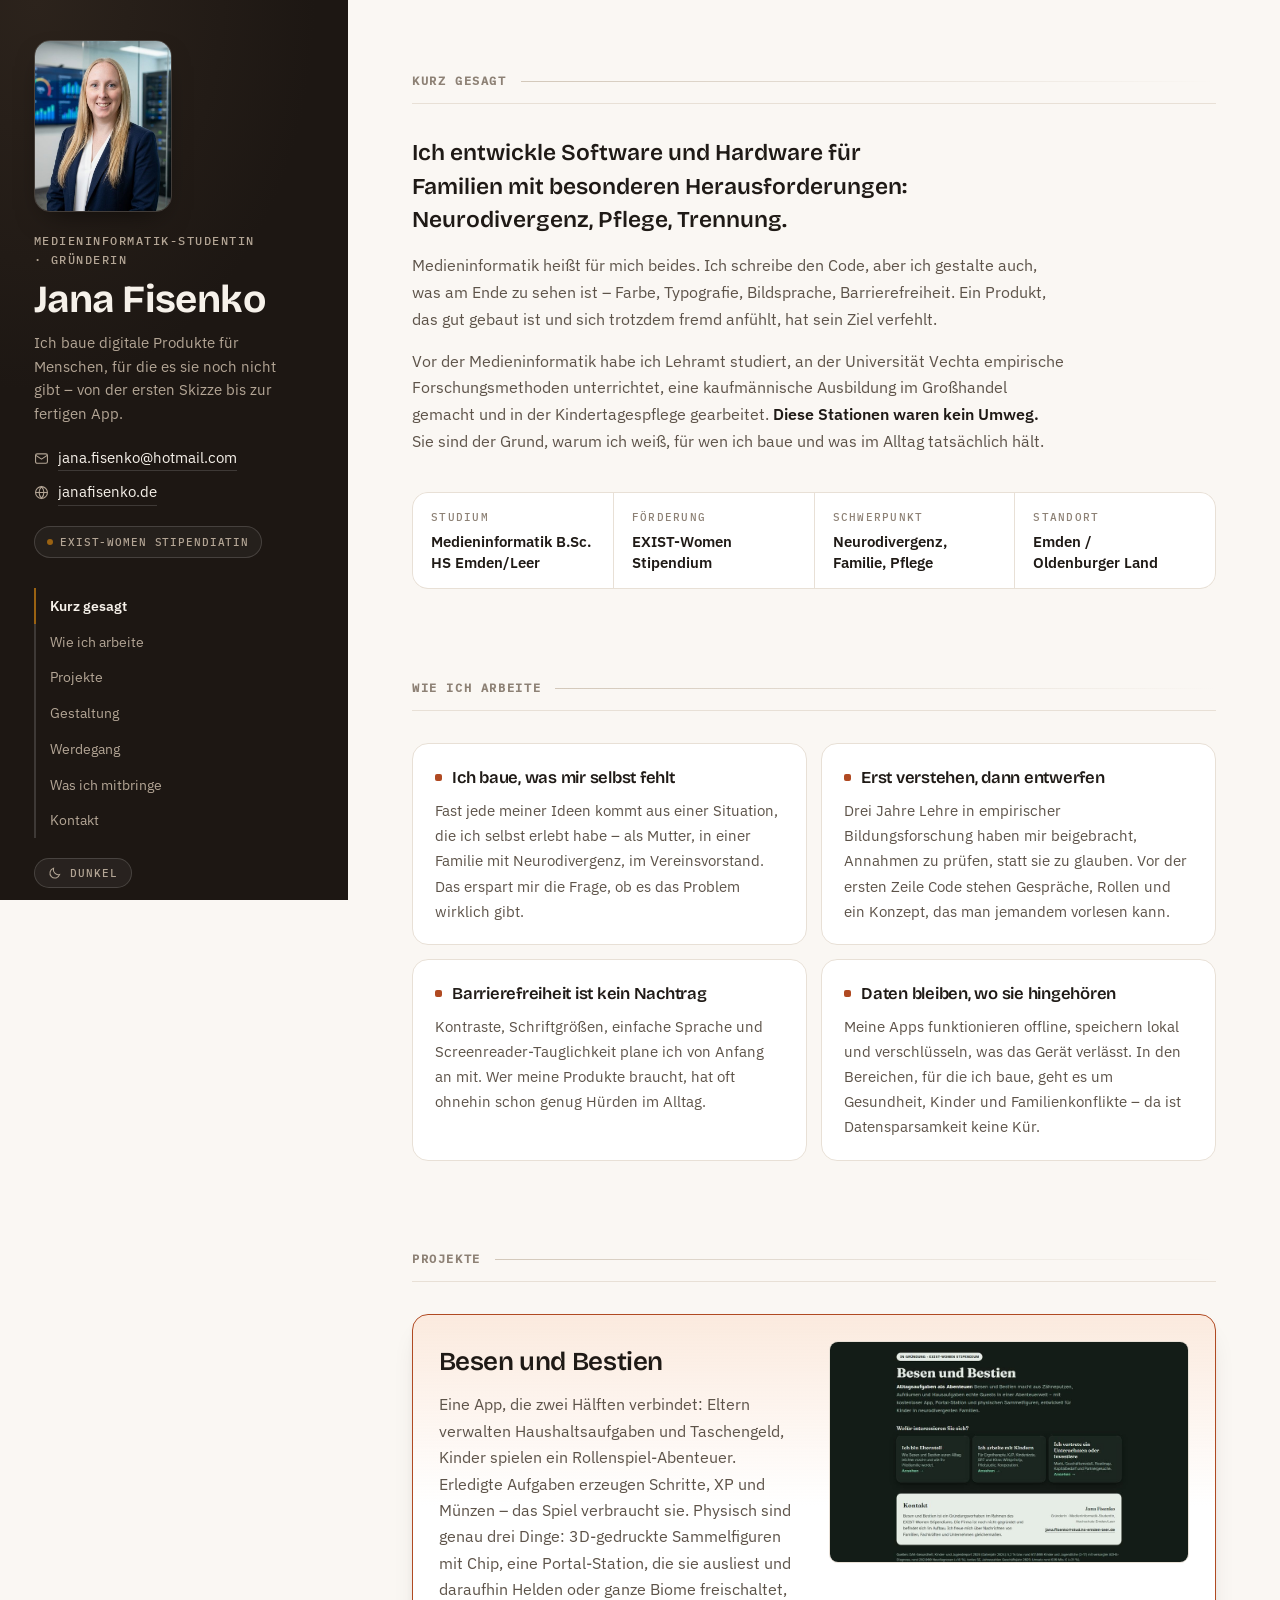
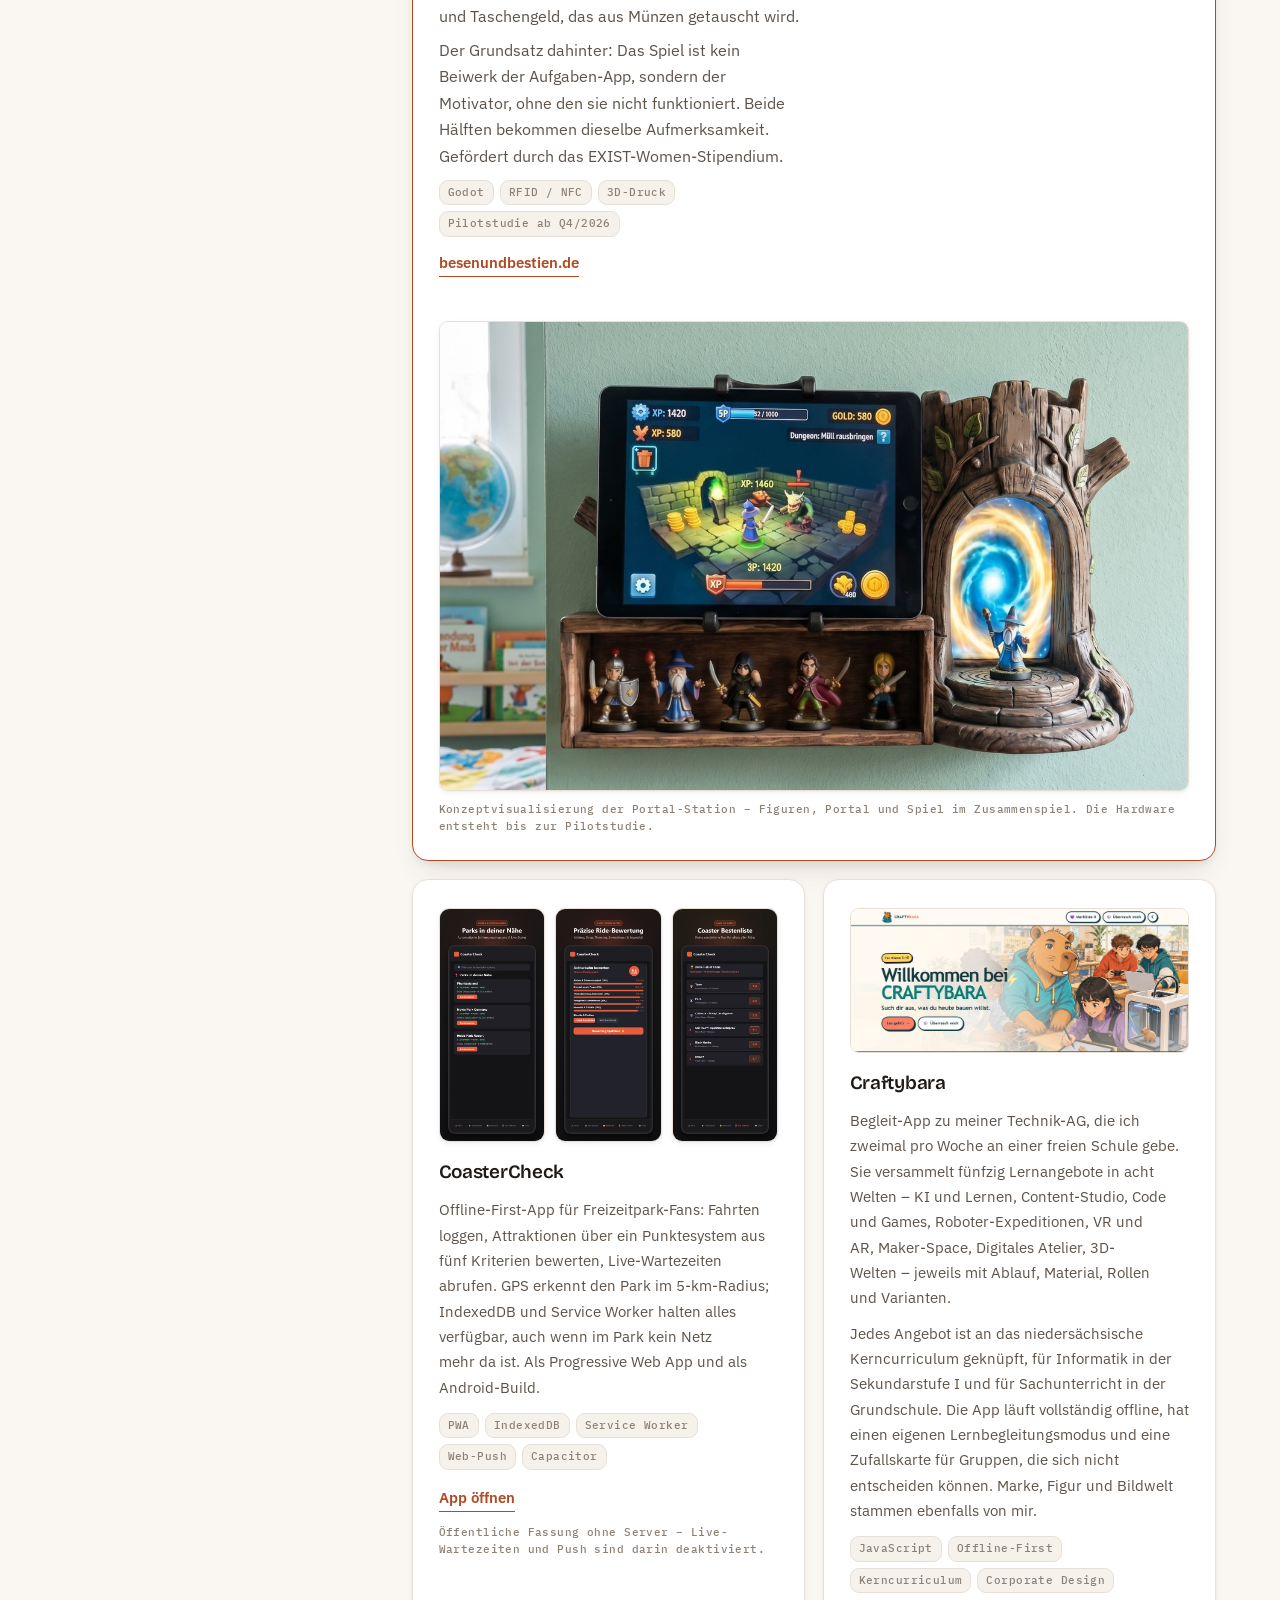
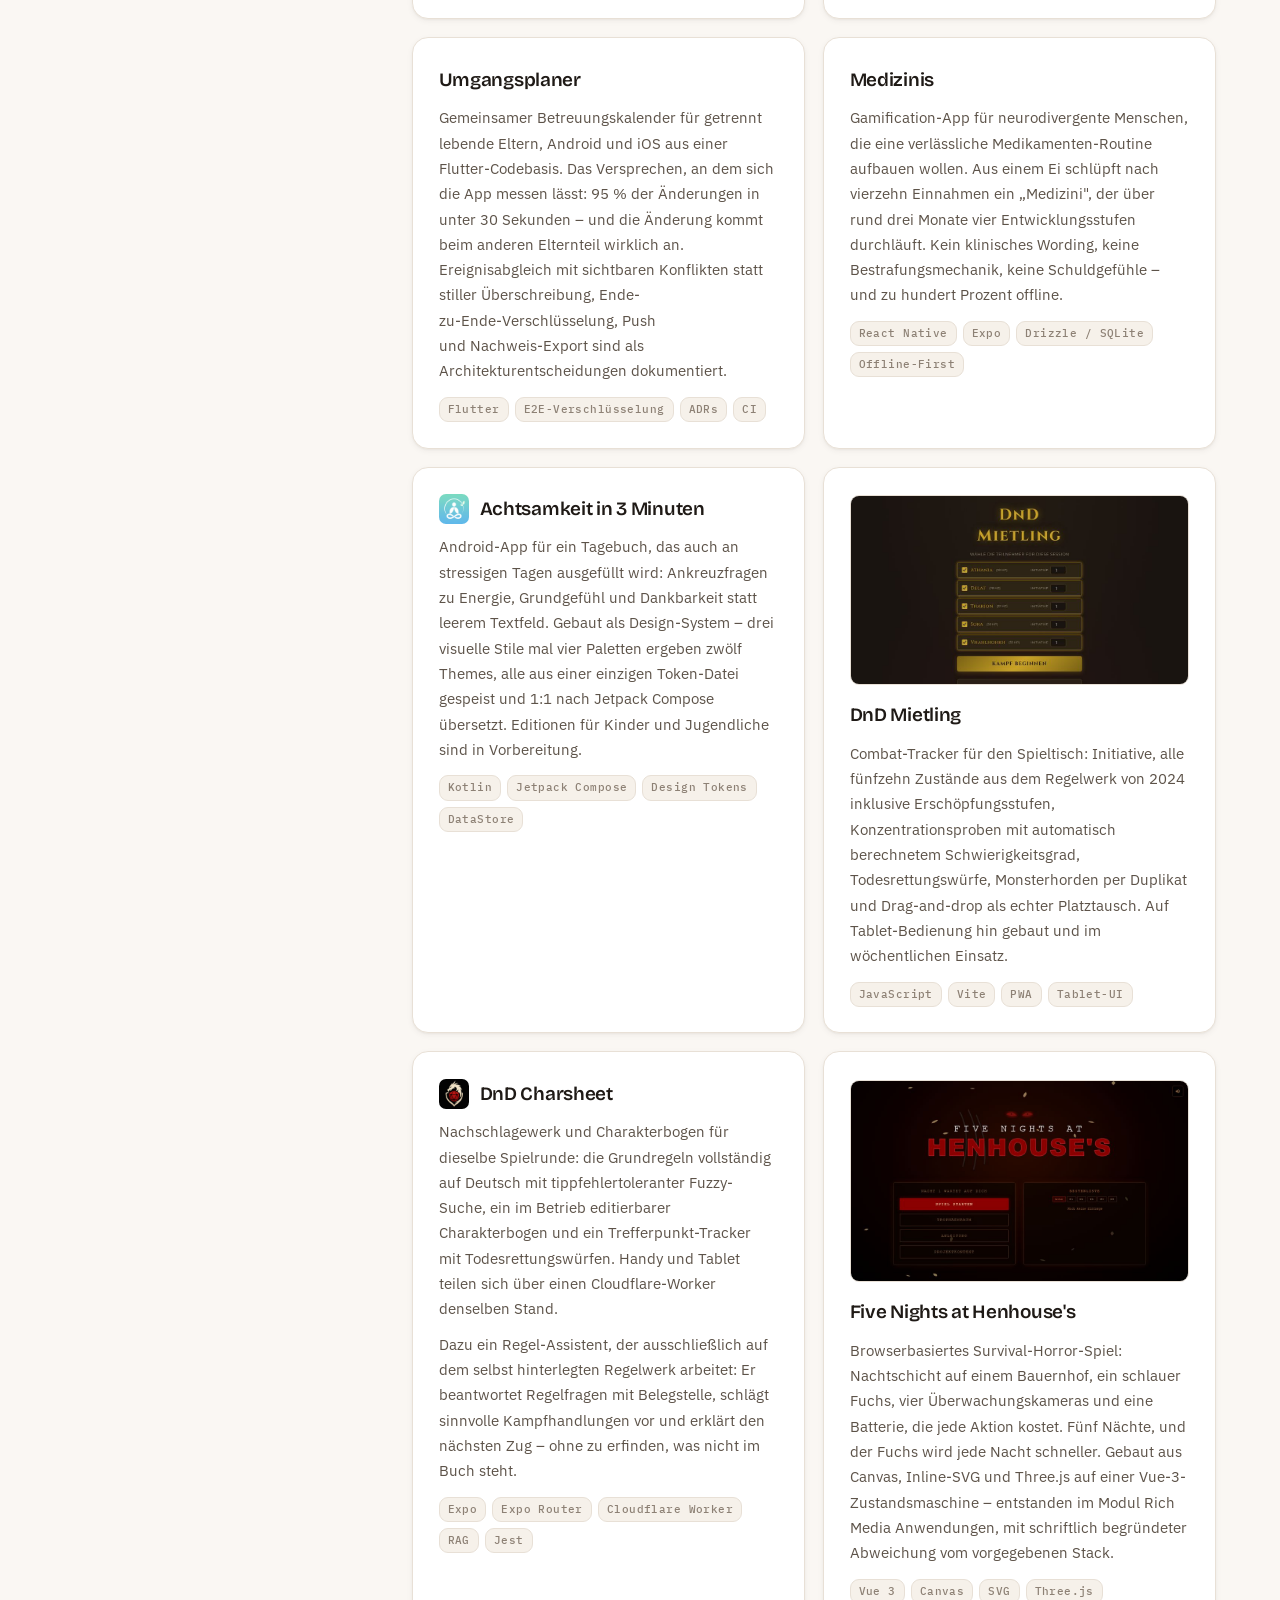
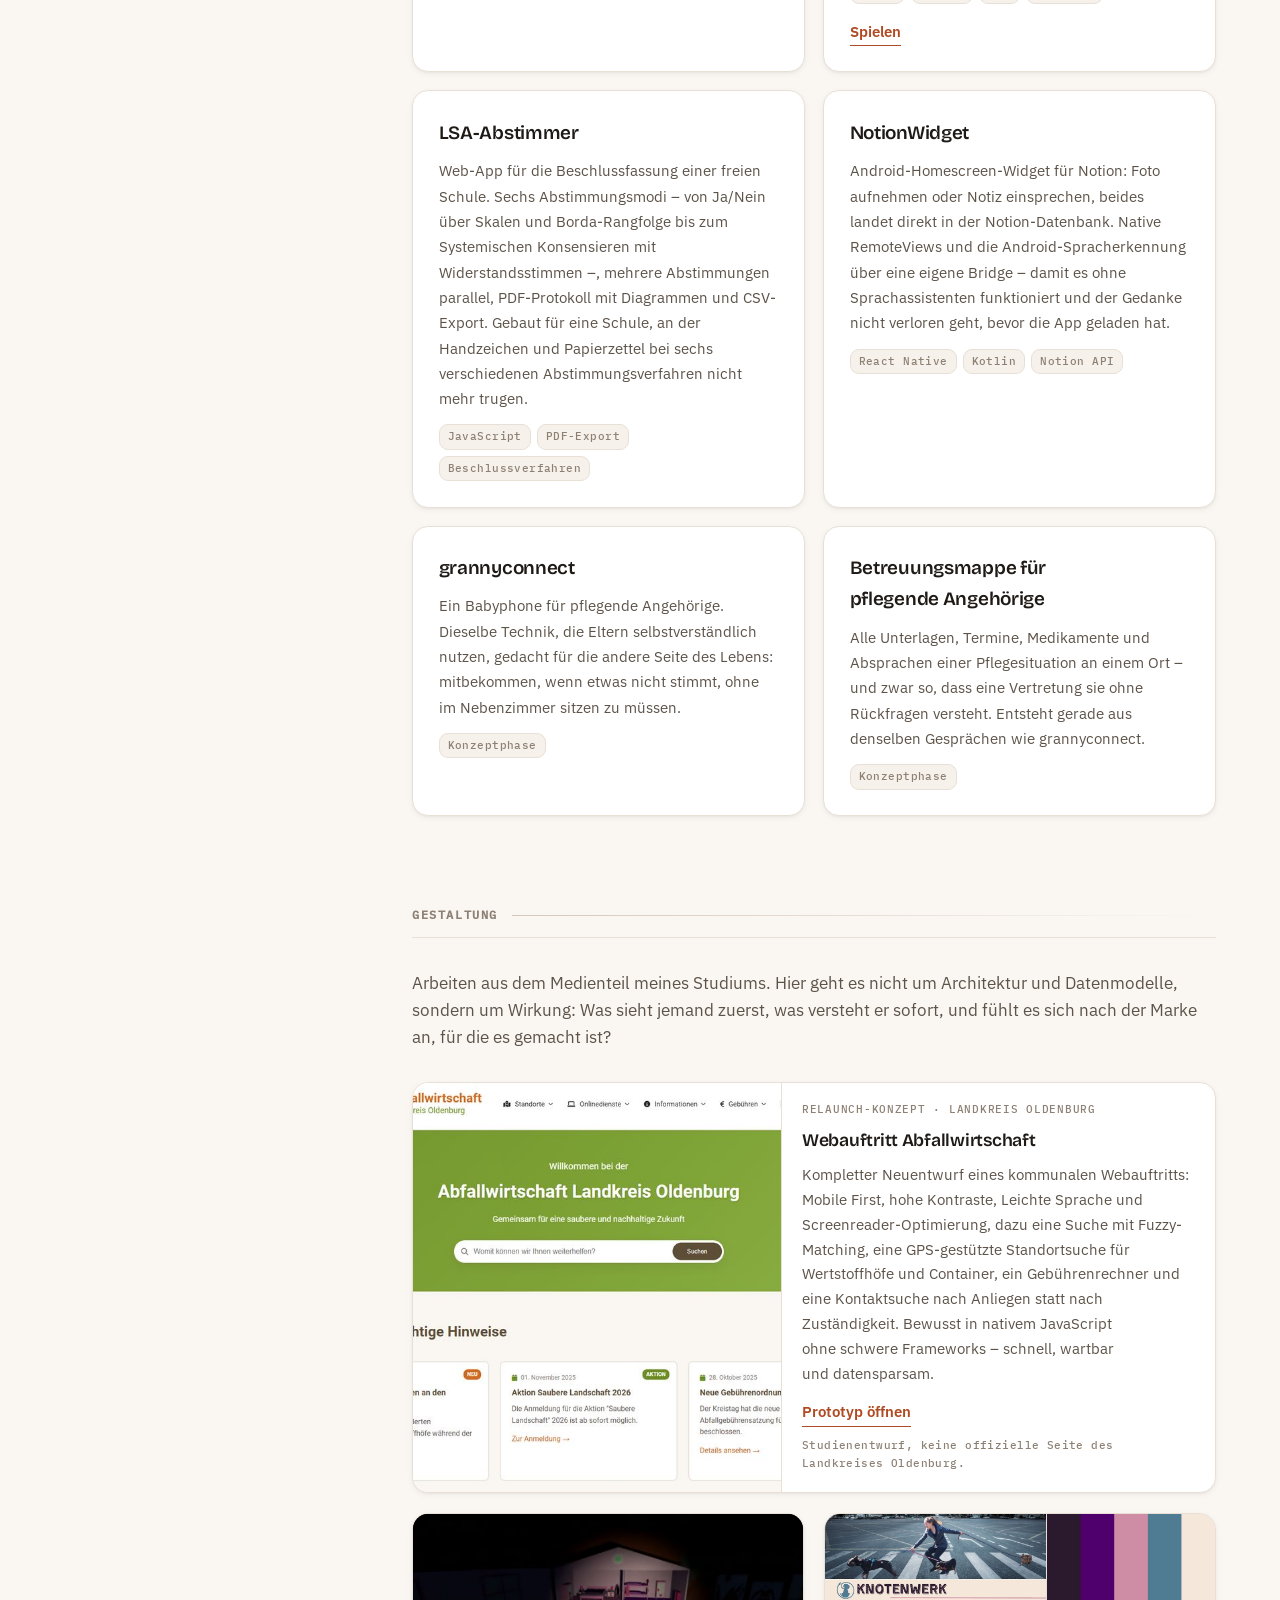
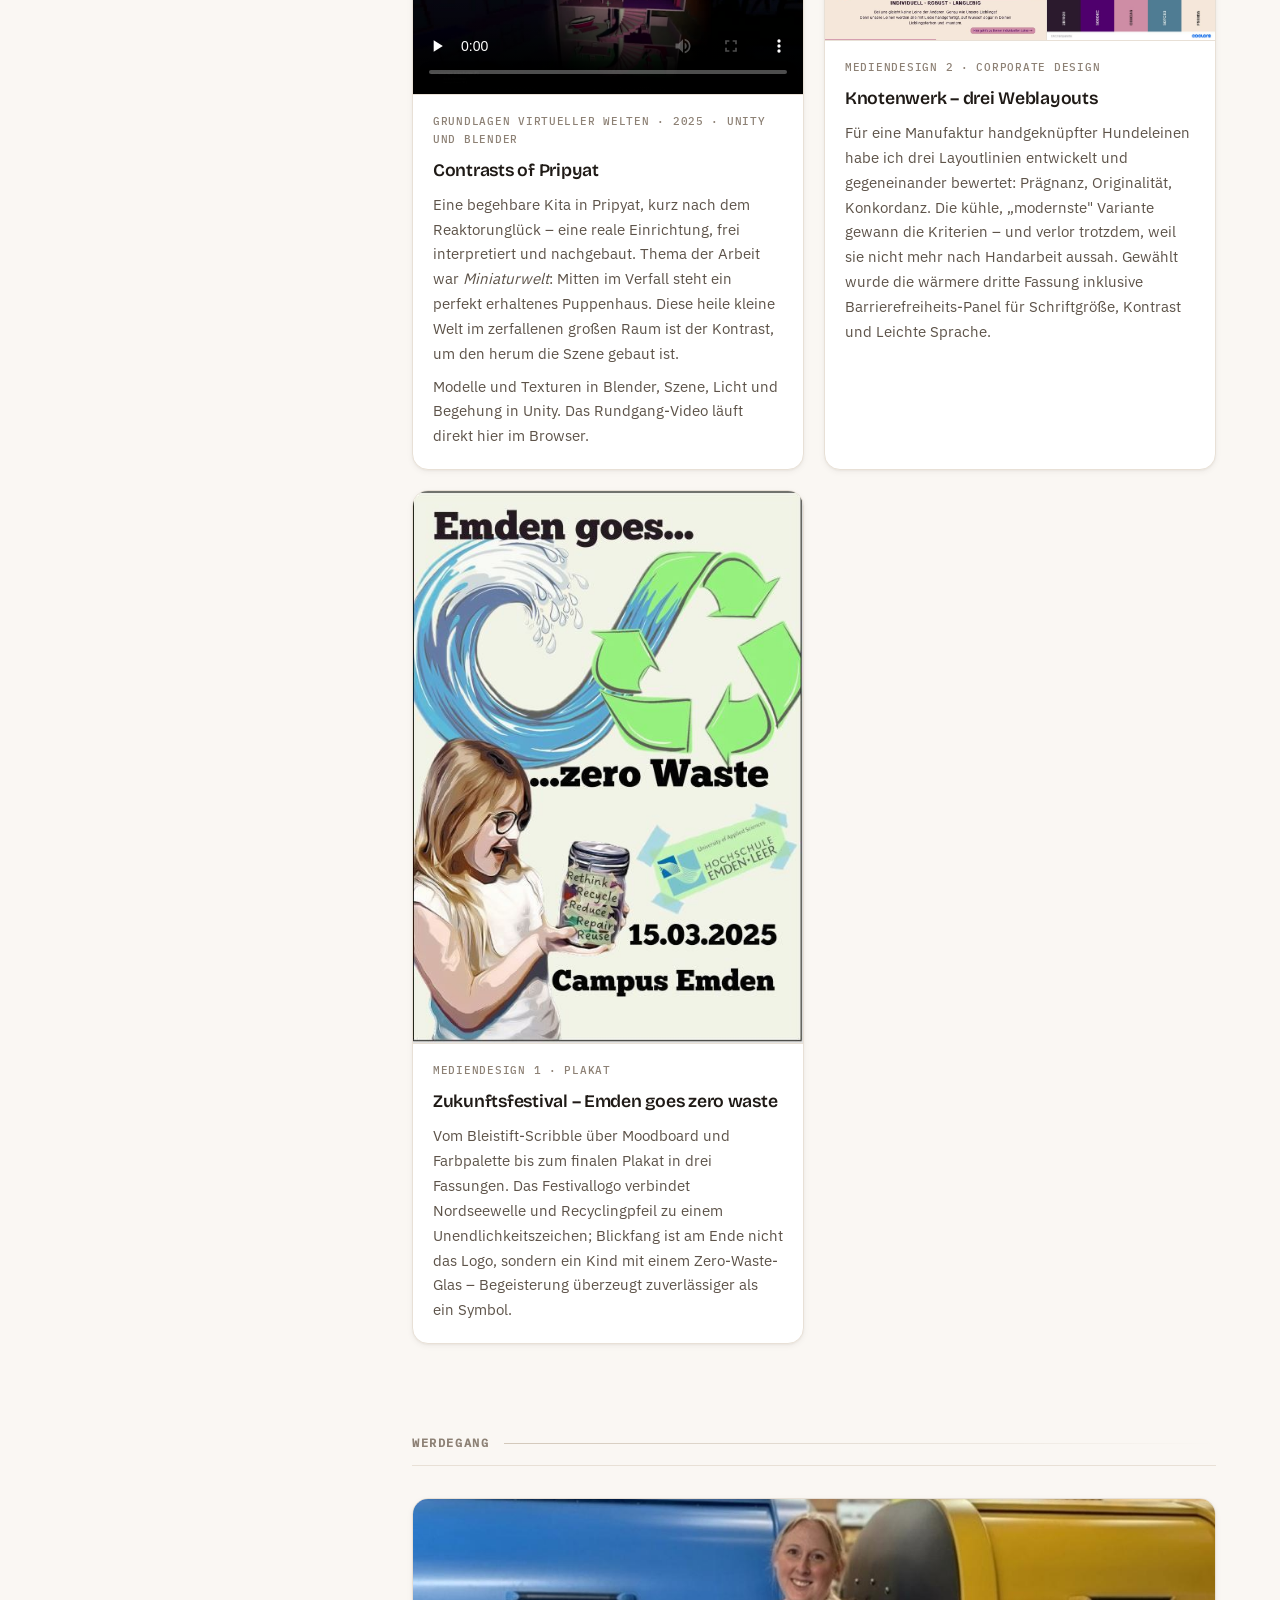
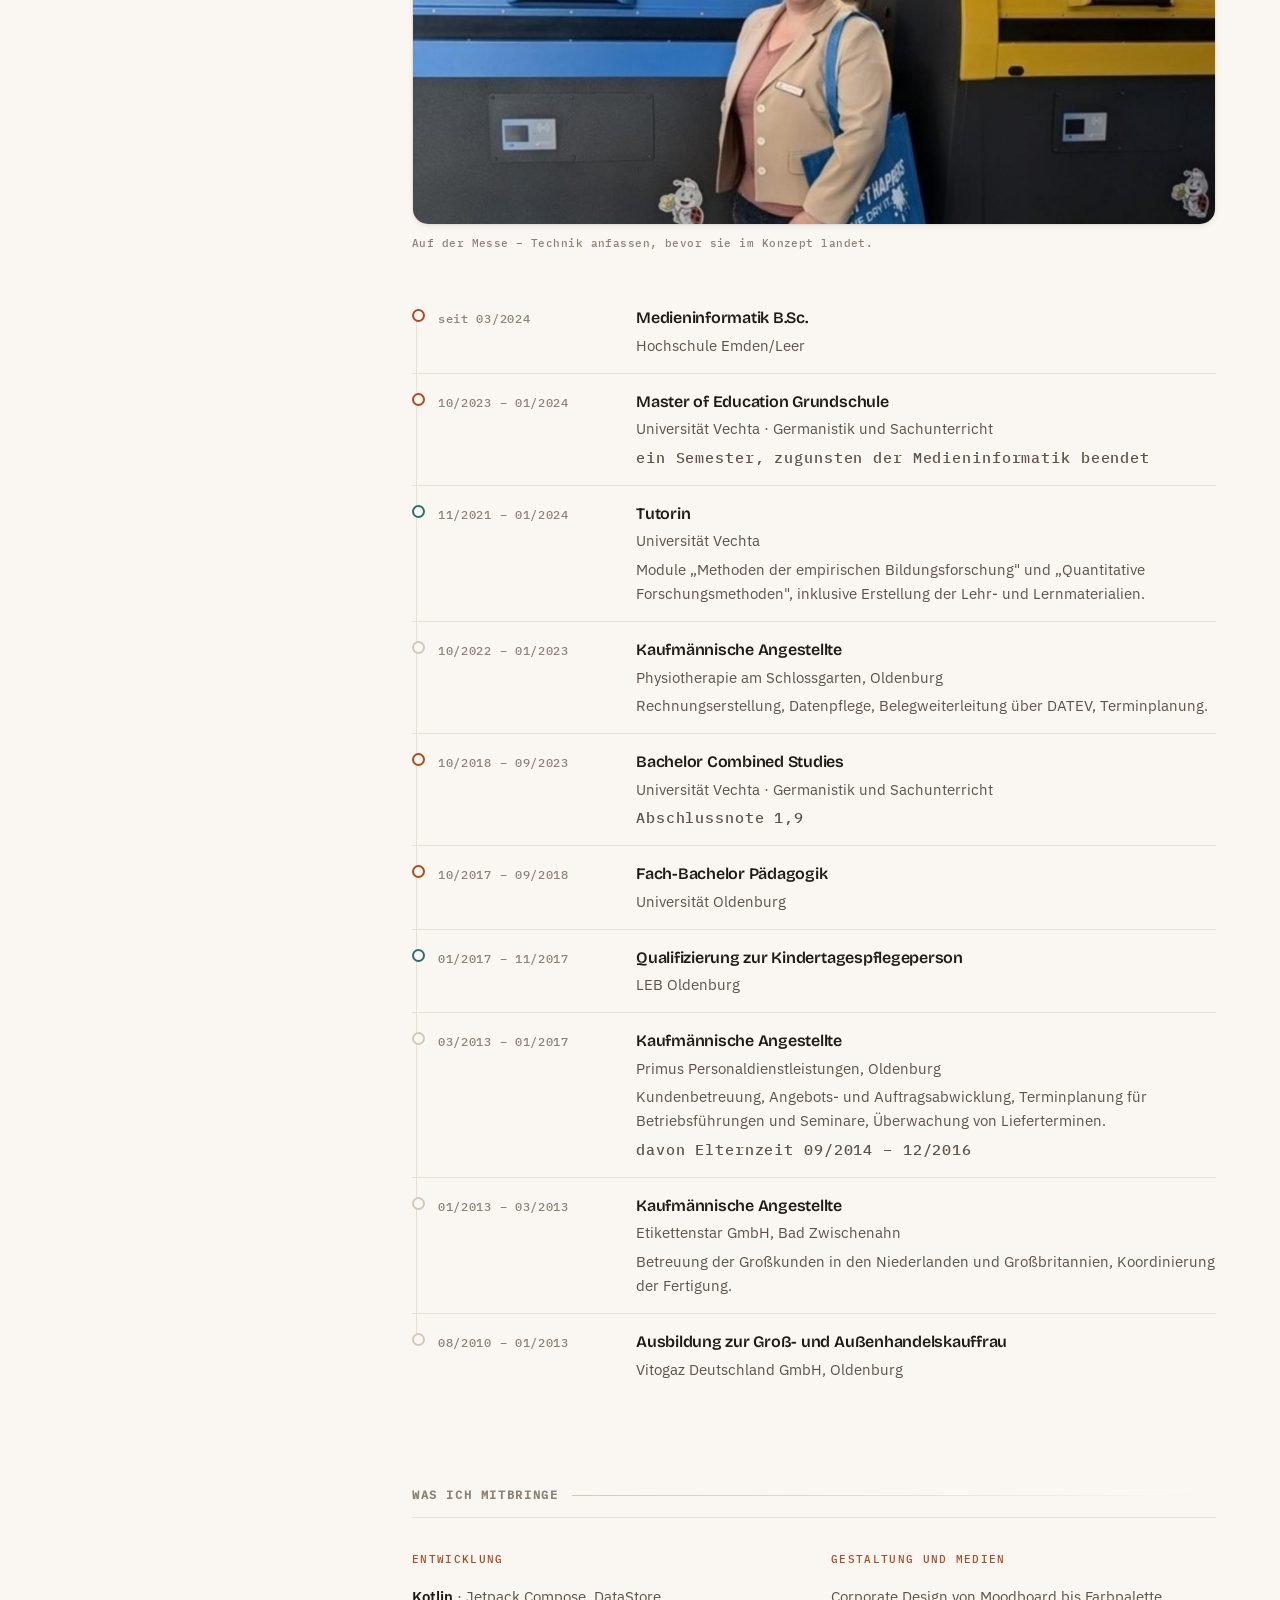
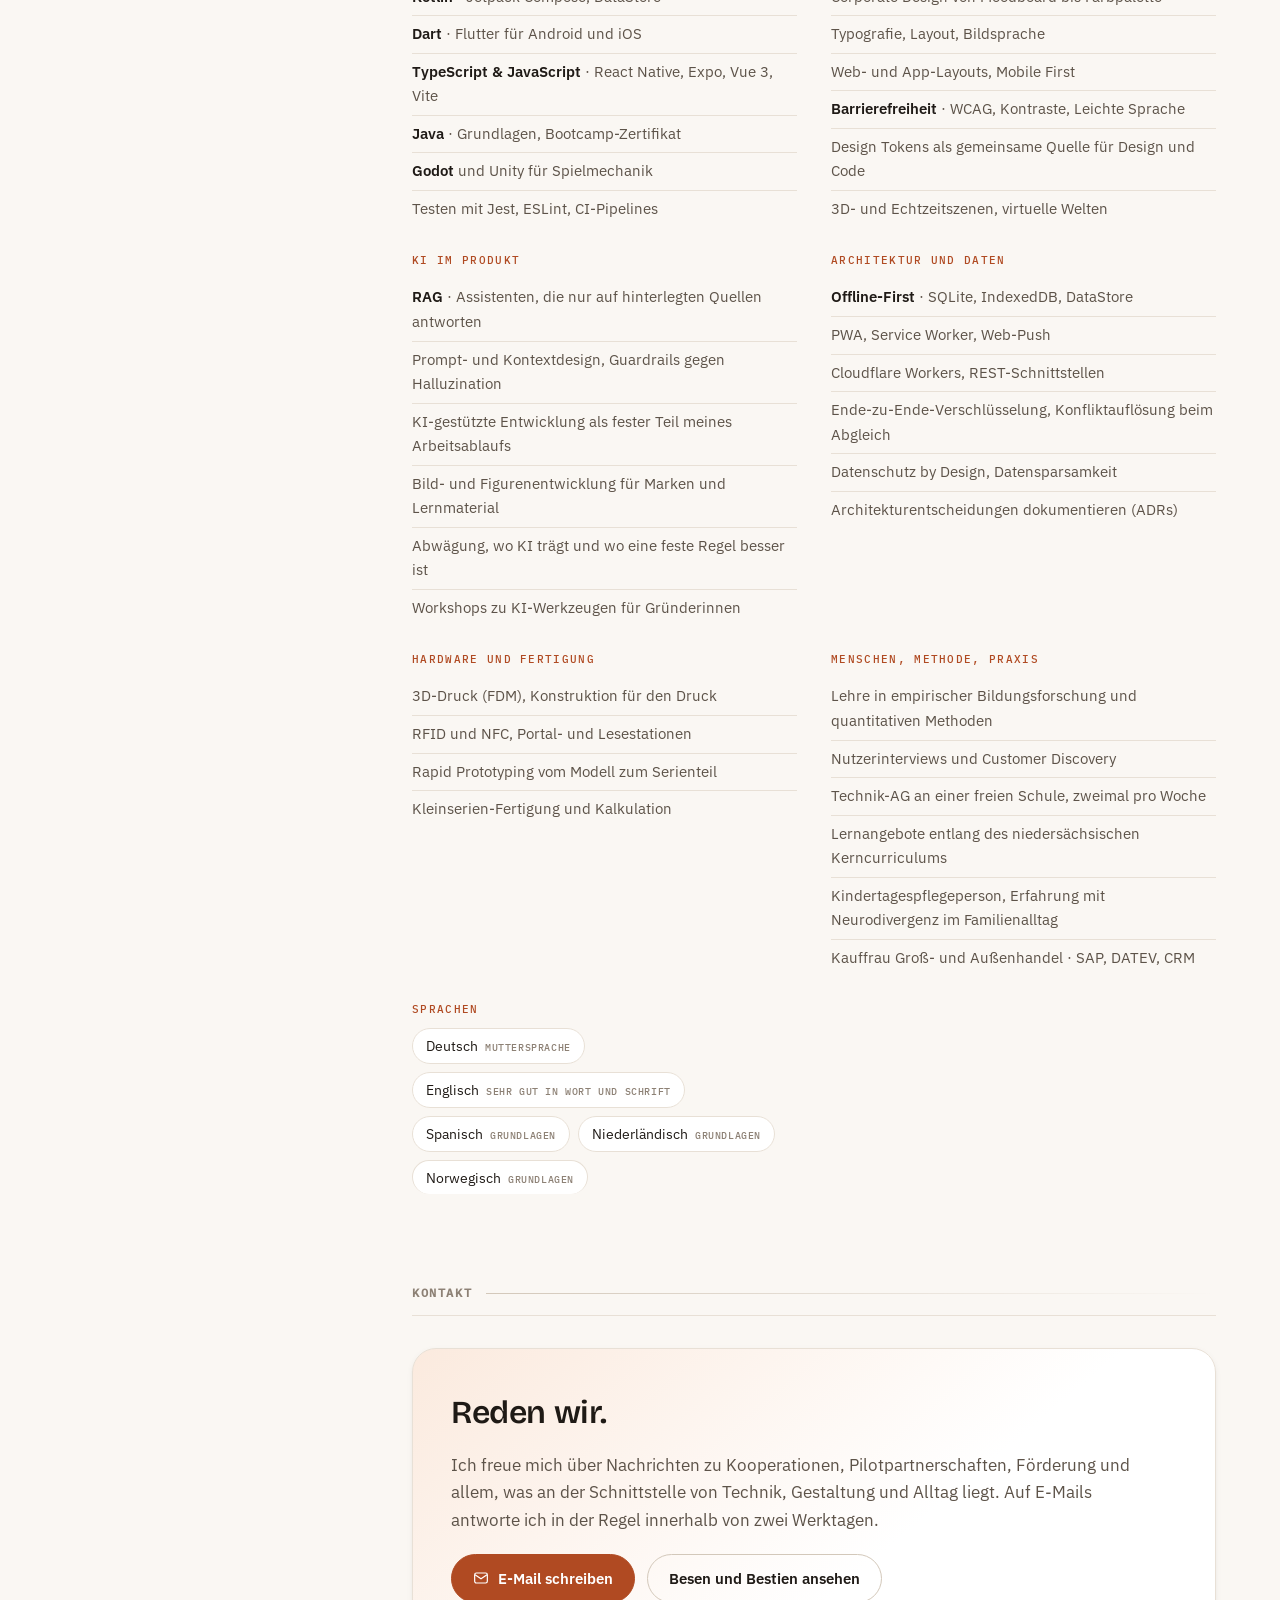
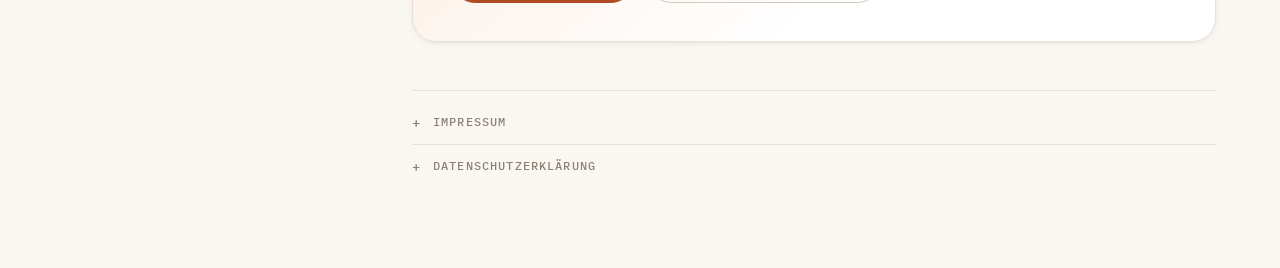
==== commit fc4a748a: "Codebasis aufraeumen: Struktur, Sprache und tote Pfade Startseite: - Schriften aus index.html geloes" ====
--- a/index.html
+++ b/index.html
@@ -15,19 +15,19 @@
 <meta property="og:url" content="https://janafisenko.de/">
 <meta property="og:title" content="Jana Fisenko">
 <meta property="og:description" content="Medieninformatik-Studentin und Gründerin. Software und Hardware für Familien mit besonderen Herausforderungen.">
-<meta property="og:image" content="https://janafisenko.de/assets/portrait.jpg">
+<meta property="og:image" content="https://janafisenko.de/assets/img/portrait.jpg">
 <meta property="og:image:alt" content="Porträt von Jana Fisenko">
 <meta name="twitter:card" content="summary_large_image">
 <meta name="twitter:title" content="Jana Fisenko">
 <meta name="twitter:description" content="Medieninformatik-Studentin und Gründerin. Software und Hardware für Familien mit besonderen Herausforderungen.">
-<meta name="twitter:image" content="https://janafisenko.de/assets/portrait.jpg">
+<meta name="twitter:image" content="https://janafisenko.de/assets/img/portrait.jpg">
 <script type="application/ld+json">
 {
   "@context": "https://schema.org",
   "@type": "Person",
   "name": "Jana Fisenko",
   "url": "https://janafisenko.de/",
-  "image": "https://janafisenko.de/assets/portrait.jpg",
+  "image": "https://janafisenko.de/assets/img/portrait.jpg",
   "email": "mailto:jana.fisenko@hotmail.com",
   "jobTitle": "Medieninformatik-Studentin und Gründerin",
   "description": "Entwickelt Software und Hardware für Familien mit besonderen Herausforderungen: Neurodivergenz, Pflege, Trennung.",
@@ -41,560 +41,19 @@
 }
 </script>
 <link rel="icon" href="data:image/svg+xml,<svg xmlns='http://www.w3.org/2000/svg' viewBox='0 0 100 100'><text y='.9em' font-size='90'>🛠️</text></svg>">
-<style>
-@font-face { font-family: "Bricolage Grotesque"; font-style: normal; font-weight: 600; font-display: swap; src: url([data-uri]) format("woff2"); }
-@font-face { font-family: "Bricolage Grotesque"; font-style: normal; font-weight: 700; font-display: swap; src: url([data-uri]) format("woff2"); }
-@font-face { font-family: "IBM Plex Sans"; font-style: normal; font-weight: 400; font-display: swap; src: url([data-uri]) format("woff2"); }
-@font-face { font-family: "IBM Plex Sans"; font-style: normal; font-weight: 600; font-display: swap; src: url([data-uri]) format("woff2"); }
-@font-face { font-family: "IBM Plex Mono"; font-style: normal; font-weight: 500; font-display: swap; src: url([data-uri]) format("woff2"); }
-
-  /* ============================================================
-     Design tokens — warmes Klima, ruhige Kontraste
-     ============================================================ */
-  :root {
-    --bg:            #faf7f3;
-    --bg-tint:       #f3ede5;
-    --surface:       #ffffff;
-    --surface-2:     #f6f1ea;
-    --ink:           #1f1a16;
-    --ink-soft:      #5d5349;
-    --ink-faint:     #8d8175;
-    --line:          #e8e0d6;
-    --line-strong:   #d3c8ba;
-    --accent:        #b04a22;
-    --accent-hover:  #8d3917;
-    --accent-soft:   #fbeade;
-    --signal:        #2f6f6a;
-    --signal-soft:   #e0efec;
-    --gold:          #9a6212;
-    --gold-soft:     #f8efdc;
-    --rail-bg:       #1d1713;
-    --rail-bg-2:     #2c231c;
-    --rail-ink:      #f6f1ea;
-    --rail-soft:     #b3a595;
-    --rail-line:     rgba(255,255,255,.15);
-    --shadow-sm: 0 1px 2px rgba(60,40,25,.05), 0 2px 6px rgba(60,40,25,.05);
-    --shadow-md: 0 4px 10px -3px rgba(60,40,25,.10), 0 16px 30px -12px rgba(60,40,25,.16);
-
-    --radius:    16px;
-    --radius-sm: 9px;
-    --radius-lg: 24px;
-
-    --sans: "IBM Plex Sans", "Segoe UI", system-ui, -apple-system, sans-serif;
-    --display: "Bricolage Grotesque", "Segoe UI", system-ui, sans-serif;
-    --mono: "IBM Plex Mono", ui-monospace, "SFMono-Regular", Consolas, monospace;
-
-    --gap-section: clamp(3.5rem, 7vw, 5.75rem);
-    --pad-main-x:  clamp(1.25rem, 5vw, 4rem);
-    --ease: cubic-bezier(.22,.61,.36,1);
-  }
-
-  @media (prefers-color-scheme: dark) {
-    :root:not([data-theme="light"]) {
-      --bg:           #16120f;
-      --bg-tint:      #1c1714;
-      --surface:      #211b17;
-      --surface-2:    #2a221c;
-      --ink:          #f3ece4;
-      --ink-soft:     #bcae9f;
-      --ink-faint:    #8f8375;
-      --line:         #342a23;
-      --line-strong:  #4a3c31;
-      --accent:       #f0916a;
-      --accent-hover: #f7ac8b;
-      --accent-soft:  #342016;
-      --signal:       #6cc0b7;
-      --signal-soft:  #16302e;
-      --gold:         #ddb265;
-      --gold-soft:    #2c2517;
-      --rail-bg:      #0f0c0a;
-      --rail-bg-2:    #1a1512;
-      --rail-ink:     #f3ece4;
-      --rail-soft:    #a5988a;
-      --rail-line:    rgba(255,255,255,.13);
-      --shadow-sm: 0 1px 2px rgba(0,0,0,.4);
-      --shadow-md: 0 4px 10px rgba(0,0,0,.35), 0 18px 34px -12px rgba(0,0,0,.5);
+<link rel="preload" href="assets/fonts/ibm-plex-sans-400.woff2" as="font" type="font/woff2" crossorigin>
+<link rel="stylesheet" href="assets/css/style.css">
+<script>
+  /* Gespeichertes Farbschema noch vor dem ersten Aufbau setzen, damit die
+     Seite nicht hell erscheint und dann auf dunkel umspringt. */
+  try {
+    var storedTheme = localStorage.getItem("theme");
+    if (storedTheme === "dark" || storedTheme === "light") {
+      document.documentElement.setAttribute("data-theme", storedTheme);
     }
-  }
-  :root[data-theme="dark"] {
-    --bg:           #16120f;
-    --bg-tint:      #1c1714;
-    --surface:      #211b17;
-    --surface-2:    #2a221c;
-    --ink:          #f3ece4;
-    --ink-soft:     #bcae9f;
-    --ink-faint:    #8f8375;
-    --line:         #342a23;
-    --line-strong:  #4a3c31;
-    --accent:       #f0916a;
-    --accent-hover: #f7ac8b;
-    --accent-soft:  #342016;
-    --signal:       #6cc0b7;
-    --signal-soft:  #16302e;
-    --gold:         #ddb265;
-    --gold-soft:    #2c2517;
-    --rail-bg:      #0f0c0a;
-    --rail-bg-2:    #1a1512;
-    --rail-ink:     #f3ece4;
-    --rail-soft:    #a5988a;
-    --rail-line:    rgba(255,255,255,.13);
-    --shadow-sm: 0 1px 2px rgba(0,0,0,.4);
-    --shadow-md: 0 4px 10px rgba(0,0,0,.35), 0 18px 34px -12px rgba(0,0,0,.5);
-  }
-
-  /* ============================================================
-     Base
-     ============================================================ */
-  * { box-sizing: border-box; }
-  html { scroll-behavior: smooth; }
-  @media (prefers-reduced-motion: reduce) { html { scroll-behavior: auto; } }
-
-  body {
-    margin: 0;
-    background: var(--bg);
-    color: var(--ink);
-    font-family: var(--sans);
-    font-size: 16.5px;
-    line-height: 1.65;
-    -webkit-font-smoothing: antialiased;
-    text-rendering: optimizeLegibility;
-  }
-  h1, h2, h3 { font-family: var(--display); margin: 0; text-wrap: balance; letter-spacing: -.015em; }
-  p { margin: 0; text-wrap: pretty; }
-  a { color: var(--accent); }
-  img { max-width: 100%; height: auto; display: block; }
-  :focus-visible { outline: 2px solid var(--accent); outline-offset: 3px; border-radius: 3px; }
-
-  .skip {
-    position: absolute; left: -9999px; top: 0; z-index: 100;
-    background: var(--accent); color: #fff; padding: 10px 16px;
-    border-radius: 0 0 var(--radius-sm) 0; font-weight: 600; text-decoration: none;
-  }
-  .skip:focus { left: 0; }
-  .mono { font-family: var(--mono); font-size: 11.5px; letter-spacing: .13em; text-transform: uppercase; }
-
-  /* ============================================================
-     Shell
-     ============================================================ */
-  .shell { max-width: 1280px; margin: 0 auto; display: grid; grid-template-columns: 1fr; overflow-x: clip; }
-  @media (min-width: 1000px) {
-    .shell { grid-template-columns: minmax(300px, 348px) minmax(0, 1fr); align-items: start; }
-  }
-
-  /* ============================================================
-     Linke Spalte
-     ============================================================ */
-  .rail {
-    background:
-      radial-gradient(130% 70% at 10% 0%, var(--rail-bg-2) 0%, transparent 62%),
-      var(--rail-bg);
-    color: var(--rail-ink);
-    padding: 36px clamp(1.25rem, 5vw, 2rem) 34px;
-    display: flex; flex-direction: column; gap: 20px;
-    min-width: 0;
-  }
-  @media (min-width: 1000px) {
-    .rail {
-      position: sticky; top: 0;
-      height: 100vh; height: 100dvh;
-      padding: 40px 34px 30px;
-      overflow-y: auto; overscroll-behavior: contain;
-      scrollbar-width: thin; scrollbar-color: var(--rail-line) transparent;
-    }
-  }
-
-  .portrait { width: 100%; max-width: 178px; }
-  .portrait img {
-    width: 100%; border-radius: var(--radius);
-    border: 1px solid var(--rail-line);
-    box-shadow: 0 12px 30px -14px rgba(0,0,0,.7);
-  }
-  @media (min-width: 1000px) and (max-height: 900px) { .portrait { max-width: 138px; } }
-  @media (min-width: 1000px) and (max-height: 720px) { .portrait { display: none; } }
-
-  .id-head .kicker { color: var(--rail-soft); margin-bottom: 10px; }
-  .id-head h1 { font-size: clamp(1.95rem, 4.2vw, 2.4rem); font-weight: 700; line-height: 1.04; }
-  .id-head .role { margin-top: 11px; font-size: .96rem; color: var(--rail-soft); line-height: 1.55; }
-
-  .rail-contact { display: grid; gap: 9px; }
-  .rail-contact a {
-    color: var(--rail-ink); font-size: .92rem; text-decoration: none;
-    display: inline-flex; align-items: center; gap: 9px; word-break: break-word;
-  }
-  .rail-contact a span { border-bottom: 1px solid var(--rail-line); transition: border-color .18s var(--ease); }
-  .rail-contact a:hover span { border-color: var(--rail-ink); }
-  .rail-contact svg { width: 15px; height: 15px; flex: none; color: var(--rail-soft); }
-
-  .badge {
-    display: inline-flex; align-items: center; gap: 7px; align-self: flex-start;
-    font-family: var(--mono); font-size: 11px; letter-spacing: .08em; text-transform: uppercase;
-    border: 1px solid var(--rail-line); border-radius: 999px;
-    padding: 6px 12px; color: var(--rail-soft); background: rgba(255,255,255,.04);
-  }
-  .badge::before { content: ""; width: 6px; height: 6px; border-radius: 50%; background: var(--gold); flex: none; }
-
-  .rail-nav ul { list-style: none; margin: 0; padding: 0; display: flex; gap: 4px; }
-  .rail-nav a {
-    display: block; text-decoration: none; color: var(--rail-soft);
-    font-size: .9rem; padding: 6px 0 6px 14px;
-    border-left: 2px solid var(--rail-line);
-    transition: color .18s var(--ease), border-color .18s var(--ease);
-    white-space: nowrap;
-  }
-  .rail-nav a:hover { color: var(--rail-ink); border-color: var(--rail-soft); }
-  .rail-nav a[aria-current="true"] { color: var(--rail-ink); border-color: var(--gold); font-weight: 600; }
-  @media (max-width: 999px) {
-    /* Die Navigation scrollt waagerecht. Die weiche Kante rechts zeigt, dass
-       hinter „Gestaltung" noch Punkte kommen; ohne sie wirkt die Liste zu Ende. */
-    .rail-nav {
-      overflow-x: auto; scrollbar-width: none; -webkit-overflow-scrolling: touch;
-      -webkit-mask-image: linear-gradient(to right, #000 calc(100% - 34px), transparent 100%);
-      mask-image: linear-gradient(to right, #000 calc(100% - 34px), transparent 100%);
-    }
-    .rail-nav::-webkit-scrollbar { display: none; }
-    .rail-nav ul { gap: 18px; padding-bottom: 2px; padding-right: 34px; }
-    .rail-nav a { border-left: none; border-bottom: 2px solid var(--rail-line); padding: 6px 1px; }
-  }
-  @media (min-width: 1000px) {
-    .rail-nav ul { flex-direction: column; gap: 0; }
-    .rail-nav { margin-top: auto; padding-top: 10px; }
-  }
-
-  .theme-toggle {
-    appearance: none; cursor: pointer; justify-self: start; align-self: flex-start;
-    background: rgba(255,255,255,.05); color: var(--rail-soft);
-    border: 1px solid var(--rail-line); border-radius: 999px;
-    padding: 7px 13px; font-family: var(--mono); font-size: 10.5px;
-    letter-spacing: .1em; text-transform: uppercase;
-    display: inline-flex; align-items: center; gap: 8px;
-    transition: color .18s var(--ease), border-color .18s var(--ease), background .18s var(--ease);
-  }
-  .theme-toggle:hover { color: var(--rail-ink); border-color: var(--rail-soft); background: rgba(255,255,255,.1); }
-  .theme-toggle svg { width: 14px; height: 14px; }
-  .theme-toggle .i-sun, .theme-toggle .lbl-light { display: none; }
-  :root[data-theme="dark"] .theme-toggle .i-sun,
-  :root[data-theme="dark"] .theme-toggle .lbl-light { display: inline; }
-  :root[data-theme="dark"] .theme-toggle .i-moon,
-  :root[data-theme="dark"] .theme-toggle .lbl-dark { display: none; }
-  @media (prefers-color-scheme: dark) {
-    :root:not([data-theme="light"]) .theme-toggle .i-sun,
-    :root:not([data-theme="light"]) .theme-toggle .lbl-light { display: inline; }
-    :root:not([data-theme="light"]) .theme-toggle .i-moon,
-    :root:not([data-theme="light"]) .theme-toggle .lbl-dark { display: none; }
-  }
-
-  /* ============================================================
-     Hauptspalte
-     ============================================================ */
-  .main { padding: clamp(2.5rem, 6vw, 4.5rem) var(--pad-main-x) clamp(3.5rem, 7vw, 5rem); min-width: 0; }
-  .block { margin-bottom: var(--gap-section); scroll-margin-top: 24px; }
-  .block:last-child { margin-bottom: 0; }
-
-  .block-label {
-    font-family: var(--mono); font-size: 11.5px; letter-spacing: .14em; text-transform: uppercase;
-    color: var(--ink-faint);
-    display: flex; align-items: center; gap: 14px;
-    padding-bottom: 12px; margin-bottom: clamp(1.35rem, 3vw, 2rem);
-    border-bottom: 1px solid var(--line);
-  }
-  .block-label::after {
-    content: ""; flex: 1; height: 1px;
-    background: linear-gradient(90deg, var(--line-strong), transparent);
-  }
-  .lead-in { color: var(--ink-soft); max-width: 54em; margin-bottom: clamp(1.35rem, 3vw, 1.9rem); }
-
-  /* Intro */
-  .intro p { font-size: 1.02rem; max-width: 40em; color: var(--ink-soft); }
-  .intro p + p { margin-top: 15px; }
-  .intro .lead {
-    color: var(--ink); font-size: clamp(1.18rem, 2.2vw, 1.42rem); line-height: 1.48;
-    font-family: var(--display); font-weight: 600; max-width: 22em;
-  }
-  .intro .pull { color: var(--ink); font-weight: 600; }
-
-  .facts {
-    display: grid; gap: 1px; margin-top: clamp(1.7rem, 3vw, 2.3rem);
-    grid-template-columns: repeat(2, minmax(0, 1fr));
-    background: var(--line); border: 1px solid var(--line);
-    border-radius: var(--radius); overflow: hidden;
-  }
-  @media (min-width: 1200px) { .facts { grid-template-columns: repeat(4, minmax(0, 1fr)); } }
-  .fact { background: var(--surface); padding: 16px 18px; }
-  .fact dt { font-family: var(--mono); font-size: 10.5px; letter-spacing: .12em; text-transform: uppercase; color: var(--ink-faint); }
-  .fact dd { margin: 5px 0 0; font-size: .95rem; font-weight: 600; color: var(--ink); line-height: 1.35; }
-
-  /* Wie ich arbeite */
-  .principles { display: grid; gap: 14px; }
-  @media (min-width: 720px) { .principles { grid-template-columns: repeat(2, minmax(0, 1fr)); } }
-  .principle {
-    background: var(--surface); border: 1px solid var(--line);
-    border-radius: var(--radius); padding: 20px 22px;
-  }
-  .principle h3 { font-size: 1.04rem; font-weight: 600; margin-bottom: 7px; display: flex; align-items: baseline; gap: 10px; }
-  .principle h3::before {
-    content: ""; width: 7px; height: 7px; border-radius: 2px; flex: none;
-    background: var(--accent); transform: translateY(-2px);
-  }
-  .principle p { font-size: .95rem; color: var(--ink-soft); }
-
-  /* ============================================================
-     Projekte
-     ============================================================ */
-  .projects { display: grid; gap: 18px; }
-  @media (min-width: 700px) { .projects.two { grid-template-columns: repeat(2, minmax(0, 1fr)); } }
-
-  .project {
-    background: var(--surface);
-    border: 1px solid var(--line);
-    border-radius: var(--radius);
-    padding: clamp(1.15rem, 2.4vw, 1.6rem);
-    display: flex; flex-direction: column; gap: 10px;
-    box-shadow: var(--shadow-sm);
-    transition: transform .22s var(--ease), box-shadow .22s var(--ease), border-color .22s var(--ease);
-  }
-  @media (hover: hover) {
-    .project:hover { transform: translateY(-3px); box-shadow: var(--shadow-md); border-color: var(--line-strong); }
-  }
-  .project:focus-within { border-color: var(--accent); }
-
-  .project-top { display: flex; flex-wrap: wrap; align-items: center; gap: 10px; justify-content: space-between; }
-  .project h3 { font-size: 1.18rem; font-weight: 600; display: flex; align-items: center; gap: 11px; }
-  .project h3 img { width: 30px; height: 30px; border-radius: 7px; flex: none; }
-
-  .project .what { color: var(--ink-soft); font-size: .96rem; }
-  .stack { display: flex; flex-wrap: wrap; gap: 6px; margin: 3px 0 0; padding: 0; }
-  .stack li {
-    list-style: none;
-    font-family: var(--mono); font-size: 10.5px; letter-spacing: .04em;
-    color: var(--ink-faint); background: var(--surface-2);
-    border: 1px solid var(--line); border-radius: var(--radius-sm);
-    padding: 3px 8px;
-  }
-  .links { display: flex; flex-wrap: wrap; gap: 16px; margin-top: 6px; font-size: .91rem; font-weight: 600; }
-  .links a {
-    text-decoration: none; display: inline-flex; align-items: center; gap: 7px;
-    border-bottom: 1.5px solid var(--accent); padding-bottom: 1px;
-    transition: color .18s var(--ease), border-color .18s var(--ease);
-  }
-  .links a:hover { color: var(--accent-hover); border-color: var(--accent-hover); }
-  .links svg { width: 13px; height: 13px; flex: none; }
-
-  /* Projektbilder */
-  .shot {
-    margin: 2px 0 4px; border-radius: var(--radius-sm); overflow: hidden;
-    border: 1px solid var(--line); background: var(--surface-2);
-  }
-  .shot img { width: 100%; }
-  .phones { display: flex; gap: 10px; margin: 2px 0 4px; }
-  .phones img {
-    width: 0; flex: 1 1 0; min-width: 0;
-    border-radius: 10px; border: 1px solid var(--line);
-    box-shadow: var(--shadow-sm);
-  }
-
-  /* Hervorgehobenes Projekt */
-  .project.featured {
-    border-color: var(--accent);
-    background: linear-gradient(180deg, var(--accent-soft) 0%, transparent 190px), var(--surface);
-    box-shadow: var(--shadow-md);
-  }
-  @media (min-width: 700px) {
-    .projects.two .project.featured { grid-column: 1 / -1; }
-    .project.featured { display: grid; grid-template-columns: minmax(0,1fr) minmax(0,360px); gap: 8px 30px; align-items: start; }
-    .project.featured .shot { grid-column: 2; grid-row: 1 / span 8; margin: 0; }
-    /* Die Abbildung laeuft unter beiden Spalten durch: das Motiv traegt Breite,
-       im 360px-Streifen der Seitenspalte waere davon nichts zu erkennen. */
-    .project.featured .portal-figure { grid-column: 1 / -1; grid-row: 9; }
-  }
-  .project.featured h3 { font-size: clamp(1.32rem, 2.6vw, 1.62rem); }
-  .project.featured .what { font-size: 1rem; }
-
-  /* Ausblick-Kachel */
-  .project.plan-card { background: var(--surface-2); border-style: dashed; box-shadow: none; }
-  .project.plan-card:hover { transform: none; box-shadow: none; }
-  .plan-list { margin: 4px 0 0; padding: 0; list-style: none; display: grid; gap: 9px; }
-  .plan-list li { font-size: .94rem; color: var(--ink-soft); padding-left: 16px; position: relative; }
-  .plan-list li::before {
-    content: ""; position: absolute; left: 0; top: .62em;
-    width: 6px; height: 6px; border-radius: 50%; border: 1.5px solid var(--line-strong);
-  }
-  .plan-list strong { color: var(--ink); font-weight: 600; }
-
-  /* ============================================================
-     Gestaltung
-     ============================================================ */
-  .works { display: grid; gap: 20px; }
-  @media (min-width: 800px) { .works { grid-template-columns: repeat(2, minmax(0, 1fr)); } }
-  .work {
-    background: var(--surface); border: 1px solid var(--line);
-    border-radius: var(--radius); overflow: hidden;
-    box-shadow: var(--shadow-sm); display: flex; flex-direction: column;
-    transition: transform .22s var(--ease), box-shadow .22s var(--ease);
-  }
-  @media (hover: hover) { .work:hover { transform: translateY(-3px); box-shadow: var(--shadow-md); } }
-  .work-media { background: var(--surface-2); border-bottom: 1px solid var(--line); }
-  .work-media img, .work-media video { width: 100%; height: auto; display: block; }
-  .work-video { background: #000; aspect-ratio: 1280 / 592; }
-  .project .note,
-  .work-body .note {
-    font-family: var(--mono); font-size: 10.5px; letter-spacing: .04em;
-    color: var(--ink-faint); margin-top: 2px;
-  }
-  .work-media.pair { display: grid; grid-template-columns: 1fr 168px; gap: 1px; background: var(--line); align-items: stretch; }
-  .work-media.pair img { height: 100%; object-fit: cover; object-position: top center; }
-  .work-body { padding: 18px 20px 20px; display: flex; flex-direction: column; gap: 8px; flex: 1; }
-  .work-body h3 { font-size: 1.1rem; font-weight: 600; }
-  .work-body .ctx { font-family: var(--mono); font-size: 10.5px; letter-spacing: .07em; text-transform: uppercase; color: var(--ink-faint); }
-  .work-body p { font-size: .94rem; color: var(--ink-soft); }
-  .work.wide { grid-column: 1 / -1; }
-  @media (min-width: 800px) {
-    .work.wide { flex-direction: row; }
-    .work.wide .work-media { border-bottom: none; border-right: 1px solid var(--line); flex: 0 0 46%; display: flex; }
-    .work.wide .work-media img { object-fit: cover; }
-    .work.wide .work-body { justify-content: center; }
-  }
-
-  /* ============================================================
-     Werdegang
-     ============================================================ */
-  .figure { margin: 0 0 clamp(1.7rem, 3.5vw, 2.4rem); }
-  .figure img { width: 100%; border-radius: var(--radius); border: 1px solid var(--line); box-shadow: var(--shadow-sm); }
-  .figure.banner img { aspect-ratio: 1240 / 505; object-fit: cover; object-position: 50% 42%; }
-  @media (max-width: 560px) { .figure.banner img { aspect-ratio: 3 / 2; object-position: 52% 30%; } }
-  .portal-figure { margin: 12px 0 0; }
-  .portal-figure img { border-radius: var(--radius-sm); }
-  .figure figcaption {
-    margin-top: 10px; color: var(--ink-faint);
-    font-family: var(--mono); font-size: 11px; letter-spacing: .04em; line-height: 1.55;
-  }
-
-  .timeline { list-style: none; margin: 0; padding: 0; }
-  .tl-item {
-    display: grid; gap: 2px 20px; grid-template-columns: 1fr;
-    padding: 15px 0 15px 26px; position: relative;
-    border-bottom: 1px solid var(--line);
-  }
-  .tl-item:last-child { border-bottom: none; }
-  .tl-item::before { content: ""; position: absolute; left: 4px; top: 0; bottom: 0; width: 1px; background: var(--line); }
-  .tl-item:first-child::before { top: 22px; }
-  .tl-item:last-child::before  { bottom: calc(100% - 22px); }
-  .tl-item::after {
-    content: ""; position: absolute; left: 0; top: 19px;
-    width: 9px; height: 9px; border-radius: 50%;
-    background: var(--bg); border: 2px solid var(--line-strong);
-  }
-  .tl-item[data-kind="studium"]::after { border-color: var(--accent); }
-  .tl-item[data-kind="lehre"]::after   { border-color: var(--signal); }
-  @media (min-width: 720px) { .tl-item { grid-template-columns: 178px minmax(0, 1fr); align-items: baseline; } }
-  .tl-when { font-family: var(--mono); font-size: 11.5px; letter-spacing: .06em; color: var(--ink-faint); padding-top: 3px; }
-  .tl-what h3 { font-size: 1rem; font-weight: 600; }
-  .tl-what .org { display: block; font-size: .92rem; color: var(--ink-soft); margin-top: 2px; }
-  .tl-what p { font-size: .92rem; color: var(--ink-soft); margin-top: 4px; }
-  .tl-note { font-family: var(--mono); font-size: 10.5px; letter-spacing: .06em; color: var(--ink-faint); margin-top: 5px; }
-
-  /* ============================================================
-     Was ich mitbringe
-     ============================================================ */
-  .skills { display: grid; gap: 24px 34px; grid-template-columns: 1fr; }
-  @media (min-width: 620px) { .skills { grid-template-columns: repeat(2, minmax(0, 1fr)); } }
-  .skill h3 {
-    font-family: var(--mono); font-size: 11px; letter-spacing: .12em; text-transform: uppercase;
-    color: var(--accent); font-weight: 500; margin-bottom: 10px;
-  }
-  .skill ul { margin: 0; padding: 0; list-style: none; }
-  .skill li { font-size: .93rem; color: var(--ink-soft); padding: 6px 0; border-bottom: 1px solid var(--line); }
-  .skill li:last-child { border-bottom: none; }
-  .skill li b { color: var(--ink); font-weight: 600; }
-
-  .langs { display: flex; flex-wrap: wrap; gap: 8px; margin: 0; padding: 0; }
-  .langs li {
-    list-style: none; border: none; padding: 0;
-    display: inline-flex; align-items: baseline; gap: 7px;
-    background: var(--surface); border: 1px solid var(--line);
-    border-radius: 999px; padding: 5px 13px; font-size: .9rem; color: var(--ink);
-  }
-  .langs li span { font-family: var(--mono); font-size: 10px; letter-spacing: .06em; text-transform: uppercase; color: var(--ink-faint); }
-
-  /* ============================================================
-     Kontakt
-     ============================================================ */
-  .contact-box {
-    background: linear-gradient(140deg, var(--accent-soft) 0%, var(--surface) 62%);
-    border: 1px solid var(--line); border-radius: var(--radius-lg);
-    padding: clamp(1.6rem, 3.5vw, 2.4rem); box-shadow: var(--shadow-sm);
-  }
-  .contact-box h2 { font-size: clamp(1.5rem, 3.2vw, 2rem); font-weight: 600; margin-bottom: 12px; }
-  .contact-box p { color: var(--ink-soft); max-width: 42em; }
-  .contact-actions { display: flex; flex-wrap: wrap; gap: 12px; margin-top: 20px; }
-  .btn {
-    display: inline-flex; align-items: center; gap: 9px;
-    text-decoration: none; font-weight: 600; font-size: .95rem;
-    padding: 11px 21px; border-radius: 999px;
-    transition: transform .18s var(--ease), background .18s var(--ease), border-color .18s var(--ease);
-  }
-  .btn svg { width: 16px; height: 16px; flex: none; }
-  .btn-primary { background: var(--accent); color: #ffffff; border: 1px solid var(--accent); }
-  .btn-primary:hover { background: var(--accent-hover); border-color: var(--accent-hover); transform: translateY(-2px); }
-  @media (prefers-color-scheme: dark) { :root:not([data-theme="light"]) .btn-primary { color: #16120f; } }
-  :root[data-theme="dark"] .btn-primary { color: #16120f; }
-  :root[data-theme="light"] .btn-primary { color: #ffffff; }
-  .btn-ghost { background: transparent; color: var(--ink); border: 1px solid var(--line-strong); }
-  .btn-ghost:hover { border-color: var(--ink-faint); transform: translateY(-2px); }
-
-  /* ============================================================
-     Rechtliches
-     ============================================================ */
-  .legal { margin-top: clamp(2.25rem, 5vw, 3rem); border-top: 1px solid var(--line); padding-top: 10px; }
-  .legal details { border-bottom: 1px solid var(--line); }
-  .legal details:last-of-type { border-bottom: none; }
-  .legal summary {
-    cursor: pointer; list-style: none;
-    font-family: var(--mono); font-size: 11.5px; letter-spacing: .1em; text-transform: uppercase;
-    color: var(--ink-faint); padding: 12px 0;
-    display: flex; align-items: center; gap: 9px;
-    transition: color .18s var(--ease);
-  }
-  .legal summary:hover { color: var(--ink); }
-  .legal summary::-webkit-details-marker { display: none; }
-  .legal summary::before { content: "+"; font-size: 14px; line-height: 1; width: 12px; color: var(--ink-faint); }
-  .legal details[open] summary::before { content: "\2212"; }
-  .legal .legal-body { font-size: .84rem; color: var(--ink-soft); line-height: 1.62; padding: 2px 0 16px 21px; max-width: 48em; }
-  .legal .legal-body p { margin-bottom: 9px; }
-  .legal .legal-body h4 { margin: 14px 0 4px; font-size: .84rem; color: var(--ink); font-family: var(--sans); font-weight: 600; }
-  .legal .legal-body a { color: inherit; }
-
-  /* ============================================================
-     Scroll-Reveal
-     ============================================================ */
-  @media (prefers-reduced-motion: no-preference) {
-    @supports (animation-timeline: view()) {
-      .reveal {
-        animation: reveal-in linear both;
-        animation-timeline: view();
-        animation-range: entry 0% entry 85%;
-      }
-      @keyframes reveal-in {
-        from { opacity: 0; transform: translateY(14px); }
-        to   { opacity: 1; transform: none; }
-      }
-    }
-  }
-
-  /* ============================================================
-     Druck
-     ============================================================ */
-  @media print {
-    .rail { background: none; color: #000; height: auto; position: static; padding: 0 0 18pt; overflow: visible; }
-    .rail-nav, .theme-toggle { display: none; }
-    .rail .id-head h1, .rail .role, .rail-contact a { color: #000; }
-    .shell { display: block; max-width: none; }
-    .main { padding: 0; }
-    .project, .work, .contact-box, .facts, .principle { box-shadow: none; break-inside: avoid; background: none; }
-    .legal details { display: none; }
-    a { color: #000; }
-  }
-
-</style>
+  } catch (error) {}
+</script>
+<script src="assets/js/main.js" defer></script>
 </head>
 <body>
 
@@ -605,7 +64,7 @@
   <aside class="rail">
 
     <div class="portrait">
-      <img src="assets/portrait.jpg" alt="Porträt von Jana Fisenko" width="520" height="650">
+      <img src="assets/img/portrait.jpg" alt="Porträt von Jana Fisenko" width="520" height="650">
     </div>
 
     <div class="id-head">
@@ -709,7 +168,7 @@
 
         <article class="project featured reveal">
           <div class="shot">
-            <img src="assets/p-bnb.jpg" alt="Startseite von besenundbestien.de" width="900" height="553" loading="lazy">
+            <img src="assets/img/projects/bnb.jpg" alt="Startseite von besenundbestien.de" width="900" height="553" loading="lazy">
           </div>
           <div class="project-top">
             <h3>Besen und Bestien</h3>
@@ -723,7 +182,7 @@
             <a href="https://besenundbestien.de" rel="noopener">besenundbestien.de</a>
           </p>
           <figure class="figure portal-figure">
-            <img src="assets/p-bnb-portal.jpg"
+            <img src="assets/img/projects/bnb-portal.jpg"
                  alt="Portal-Station als Baumstamm neben einem Tablet mit dem Spiel, darunter fünf Sammelfiguren im Regal"
                  width="1240" height="775" loading="lazy">
             <figcaption>Konzeptvisualisierung der Portal-Station – Figuren, Portal und Spiel im Zusammenspiel. Die Hardware entsteht bis zur Pilotstudie.</figcaption>
@@ -732,9 +191,9 @@
 
         <article class="project reveal">
           <div class="phones">
-            <img src="assets/p-cc-1.jpg" alt="CoasterCheck: Parks in der Nähe" width="400" height="889" loading="lazy">
-            <img src="assets/p-cc-2.jpg" alt="CoasterCheck: Bewertungsformular" width="400" height="889" loading="lazy">
-            <img src="assets/p-cc-3.jpg" alt="CoasterCheck: persönliche Bestenliste" width="400" height="889" loading="lazy">
+            <img src="assets/img/projects/coastercheck-1.jpg" alt="CoasterCheck: Parks in der Nähe" width="400" height="889" loading="lazy">
+            <img src="assets/img/projects/coastercheck-2.jpg" alt="CoasterCheck: Bewertungsformular" width="400" height="889" loading="lazy">
+            <img src="assets/img/projects/coastercheck-3.jpg" alt="CoasterCheck: persönliche Bestenliste" width="400" height="889" loading="lazy">
           </div>
           <div class="project-top">
             <h3>CoasterCheck</h3>
@@ -751,7 +210,7 @@
 
         <article class="project reveal">
           <div class="shot">
-            <img src="assets/p-craftybara.jpg" alt="Startseite der Craftybara-Lernangebote" width="900" height="381" loading="lazy">
+            <img src="assets/img/projects/craftybara.jpg" alt="Startseite der Craftybara-Lernangebote" width="900" height="381" loading="lazy">
           </div>
           <div class="project-top">
             <h3>Craftybara</h3>
@@ -785,7 +244,7 @@
 
         <article class="project reveal">
           <div class="project-top">
-            <h3><img src="assets/ic-achtsamkeit.png" alt="" width="30" height="30" loading="lazy">Achtsamkeit in 3 Minuten</h3>
+            <h3><img src="assets/img/projects/icon-achtsamkeit.png" alt="" width="30" height="30" loading="lazy">Achtsamkeit in 3 Minuten</h3>
           </div>
           <p class="what">Android-App für ein Tagebuch, das auch an stressigen Tagen ausgefüllt wird: Ankreuzfragen zu Energie, Grundgefühl und Dankbarkeit statt leerem Textfeld. Gebaut als Design-System – drei visuelle Stile mal vier Paletten ergeben zwölf Themes, alle aus einer einzigen Token-Datei gespeist und 1:1 nach Jetpack Compose übersetzt. Editionen für Kinder und Jugendliche sind in Vorbereitung.</p>
           <ul class="stack">
@@ -795,7 +254,7 @@
 
         <article class="project reveal">
           <div class="shot">
-            <img src="assets/p-mietling.jpg" alt="Startbildschirm des Combat-Trackers DnD Mietling" width="860" height="479" loading="lazy">
+            <img src="assets/img/projects/mietling.jpg" alt="Startbildschirm des Combat-Trackers DnD Mietling" width="860" height="479" loading="lazy">
           </div>
           <div class="project-top">
             <h3>DnD Mietling</h3>
@@ -808,7 +267,7 @@
 
         <article class="project reveal">
           <div class="project-top">
-            <h3><img src="assets/ic-charsheet.png" alt="" width="30" height="30" loading="lazy">DnD Charsheet</h3>
+            <h3><img src="assets/img/projects/icon-charsheet.png" alt="" width="30" height="30" loading="lazy">DnD Charsheet</h3>
           </div>
           <p class="what">Nachschlagewerk und Charakterbogen für dieselbe Spielrunde: die Grundregeln vollständig auf Deutsch mit tippfehlertoleranter Fuzzy-Suche, ein im Betrieb editierbarer Charakterbogen und ein Trefferpunkt-Tracker mit Todesrettungswürfen. Handy und Tablet teilen sich über einen Cloudflare-Worker denselben Stand.</p>
           <p class="what">Dazu ein Regel-Assistent, der ausschließlich auf dem selbst hinterlegten Regelwerk arbeitet: Er beantwortet Regelfragen mit Belegstelle, schlägt sinnvolle Kampfhandlungen vor und erklärt den nächsten Zug – ohne zu erfinden, was nicht im Buch steht.</p>
@@ -819,7 +278,7 @@
 
         <article class="project reveal">
           <div class="shot">
-            <img src="assets/p-henhouse.jpg" alt="Hauptmenü von Five Nights at Henhouse's" width="900" height="534" loading="lazy">
+            <img src="assets/img/projects/henhouse.jpg" alt="Hauptmenü von Five Nights at Henhouse's" width="900" height="534" loading="lazy">
           </div>
           <div class="project-top">
             <h3>Five Nights at Henhouse's</h3>
@@ -883,7 +342,7 @@
 
         <article class="work wide reveal">
           <div class="work-media">
-            <img src="assets/p-abfall.jpg" alt="Entwurf der neuen Startseite für die Abfallwirtschaft Landkreis Oldenburg" width="900" height="609" loading="lazy">
+            <img src="assets/img/projects/abfallwirtschaft.jpg" alt="Entwurf der neuen Startseite für die Abfallwirtschaft Landkreis Oldenburg" width="900" height="609" loading="lazy">
           </div>
           <div class="work-body">
             <p class="ctx">Relaunch-Konzept · Landkreis Oldenburg</p>
@@ -912,8 +371,8 @@
 
         <article class="work reveal">
           <div class="work-media pair">
-            <img src="assets/p-knotenwerk.jpg" alt="Finales Weblayout für die Marke Knotenwerk" width="780" height="437" loading="lazy">
-            <img src="assets/p-palette.jpg" alt="Zugehörige Farbpalette" width="780" height="585" loading="lazy">
+            <img src="assets/img/projects/knotenwerk.jpg" alt="Finales Weblayout für die Marke Knotenwerk" width="780" height="437" loading="lazy">
+            <img src="assets/img/projects/palette.jpg" alt="Zugehörige Farbpalette" width="780" height="585" loading="lazy">
           </div>
           <div class="work-body">
             <p class="ctx">Mediendesign 2 · Corporate Design</p>
@@ -924,7 +383,7 @@
 
         <article class="work reveal">
           <div class="work-media">
-            <img src="assets/p-plakat.jpg" alt="Plakat für das Zukunftsfestival Emden goes zero waste" width="481" height="681" loading="lazy">
+            <img src="assets/img/projects/plakat.jpg" alt="Plakat für das Zukunftsfestival Emden goes zero waste" width="481" height="681" loading="lazy">
           </div>
           <div class="work-body">
             <p class="ctx">Mediendesign 1 · Plakat</p>
@@ -940,7 +399,7 @@
       <h2 class="block-label">Werdegang</h2>
 
       <figure class="figure banner reveal">
-        <img src="assets/messe.jpg" alt="Jana Fisenko auf einer Fachmesse zwischen zwei Anlagen" width="1240" height="505" loading="lazy">
+        <img src="assets/img/messe.jpg" alt="Jana Fisenko auf einer Fachmesse zwischen zwei Anlagen" width="1240" height="505" loading="lazy">
         <figcaption>Auf der Messe – Technik anfassen, bevor sie im Konzept landet.</figcaption>
       </figure>
 
@@ -1180,51 +639,5 @@
   </main>
 </div>
 
-<script>
-(function () {
-  var root = document.documentElement;
-
-  /* Farbschema: gespeicherte Wahl anwenden, sonst dem System folgen. */
-  try {
-    var saved = localStorage.getItem("theme");
-    if (saved === "dark" || saved === "light") root.setAttribute("data-theme", saved);
-  } catch (e) {}
-
-  var btn = document.getElementById("themeToggle");
-  if (btn) {
-    btn.addEventListener("click", function () {
-      var isDark = root.getAttribute("data-theme")
-        ? root.getAttribute("data-theme") === "dark"
-        : window.matchMedia("(prefers-color-scheme: dark)").matches;
-      var next = isDark ? "light" : "dark";
-      root.setAttribute("data-theme", next);
-      try { localStorage.setItem("theme", next); } catch (e) {}
-    });
-  }
-
-  /* Scrollspy: markiert den Abschnitt, der gerade im oberen Drittel steht. */
-  var links = Array.prototype.slice.call(document.querySelectorAll(".rail-nav a"));
-  var sections = links
-    .map(function (a) { return document.querySelector(a.getAttribute("href")); })
-    .filter(Boolean);
-
-  if ("IntersectionObserver" in window && sections.length) {
-    var visible = new Set();
-    var observer = new IntersectionObserver(function (entries) {
-      entries.forEach(function (entry) {
-        if (entry.isIntersecting) visible.add(entry.target);
-        else visible.delete(entry.target);
-      });
-      var current = sections.filter(function (s) { return visible.has(s); })[0];
-      links.forEach(function (a) {
-        if (current && a.getAttribute("href") === "#" + current.id) a.setAttribute("aria-current", "true");
-        else a.removeAttribute("aria-current");
-      });
-    }, { rootMargin: "-10% 0px -70% 0px", threshold: 0 });
-    sections.forEach(function (s) { observer.observe(s); });
-  }
-})();
-</script>
-
 </body>
 </html>
--- a/assets/css/style.css
+++ b/assets/css/style.css
@@ -0,0 +1,601 @@
+/* ============================================================
+   janafisenko.de — Stilvorlage der Startseite
+
+    1. Schriften                 8. Gestaltung
+    2. Design-Token              9. Werdegang
+    3. Grundlagen               10. Was ich mitbringe
+    4. Grundgeruest der Seite   11. Kontakt
+    5. Linke Spalte             12. Rechtliches
+    6. Hauptspalte              13. Einblenden beim Scrollen
+    7. Projekte                 14. Druck
+   ============================================================ */
+
+/* ============================================================
+   1. Schriften
+   Alle Schnitte liegen als eigene Dateien im Repository, es wird
+   also kein Font-CDN angefragt. "swap" zeigt sofort die
+   Systemschrift, damit der Text nie unsichtbar wartet.
+   ============================================================ */
+@font-face {
+  font-family: "Bricolage Grotesque";
+  font-style: normal;
+  font-weight: 600;
+  font-display: swap;
+  src: url("../fonts/bricolage-grotesque-600.woff2") format("woff2");
+}
+@font-face {
+  font-family: "Bricolage Grotesque";
+  font-style: normal;
+  font-weight: 700;
+  font-display: swap;
+  src: url("../fonts/bricolage-grotesque-700.woff2") format("woff2");
+}
+@font-face {
+  font-family: "IBM Plex Sans";
+  font-style: normal;
+  font-weight: 400;
+  font-display: swap;
+  src: url("../fonts/ibm-plex-sans-400.woff2") format("woff2");
+}
+@font-face {
+  font-family: "IBM Plex Sans";
+  font-style: normal;
+  font-weight: 600;
+  font-display: swap;
+  src: url("../fonts/ibm-plex-sans-600.woff2") format("woff2");
+}
+@font-face {
+  font-family: "IBM Plex Mono";
+  font-style: normal;
+  font-weight: 500;
+  font-display: swap;
+  src: url("../fonts/ibm-plex-mono-500.woff2") format("woff2");
+}
+
+
+/* ============================================================
+   2. Design-Token — warmes Klima, ruhige Kontraste
+   ============================================================ */
+:root {
+  --bg:            #faf7f3;
+  --bg-tint:       #f3ede5;
+  --surface:       #ffffff;
+  --surface-2:     #f6f1ea;
+  --ink:           #1f1a16;
+  --ink-soft:      #5d5349;
+  --ink-faint:     #8d8175;
+  --line:          #e8e0d6;
+  --line-strong:   #d3c8ba;
+  --accent:        #b04a22;
+  --accent-hover:  #8d3917;
+  --accent-soft:   #fbeade;
+  --signal:        #2f6f6a;
+  --signal-soft:   #e0efec;
+  --gold:          #9a6212;
+  --gold-soft:     #f8efdc;
+  --rail-bg:       #1d1713;
+  --rail-bg-2:     #2c231c;
+  --rail-ink:      #f6f1ea;
+  --rail-soft:     #b3a595;
+  --rail-line:     rgba(255,255,255,.15);
+  --shadow-sm: 0 1px 2px rgba(60,40,25,.05), 0 2px 6px rgba(60,40,25,.05);
+  --shadow-md: 0 4px 10px -3px rgba(60,40,25,.10), 0 16px 30px -12px rgba(60,40,25,.16);
+
+  --radius:    16px;
+  --radius-sm: 9px;
+  --radius-lg: 24px;
+
+  --sans: "IBM Plex Sans", "Segoe UI", system-ui, -apple-system, sans-serif;
+  --display: "Bricolage Grotesque", "Segoe UI", system-ui, sans-serif;
+  --mono: "IBM Plex Mono", ui-monospace, "SFMono-Regular", Consolas, monospace;
+
+  --gap-section: clamp(3.5rem, 7vw, 5.75rem);
+  --pad-main-x:  clamp(1.25rem, 5vw, 4rem);
+  --ease: cubic-bezier(.22,.61,.36,1);
+}
+
+@media (prefers-color-scheme: dark) {
+  :root:not([data-theme="light"]) {
+    --bg:           #16120f;
+    --bg-tint:      #1c1714;
+    --surface:      #211b17;
+    --surface-2:    #2a221c;
+    --ink:          #f3ece4;
+    --ink-soft:     #bcae9f;
+    --ink-faint:    #8f8375;
+    --line:         #342a23;
+    --line-strong:  #4a3c31;
+    --accent:       #f0916a;
+    --accent-hover: #f7ac8b;
+    --accent-soft:  #342016;
+    --signal:       #6cc0b7;
+    --signal-soft:  #16302e;
+    --gold:         #ddb265;
+    --gold-soft:    #2c2517;
+    --rail-bg:      #0f0c0a;
+    --rail-bg-2:    #1a1512;
+    --rail-ink:     #f3ece4;
+    --rail-soft:    #a5988a;
+    --rail-line:    rgba(255,255,255,.13);
+    --shadow-sm: 0 1px 2px rgba(0,0,0,.4);
+    --shadow-md: 0 4px 10px rgba(0,0,0,.35), 0 18px 34px -12px rgba(0,0,0,.5);
+  }
+}
+:root[data-theme="dark"] {
+  --bg:           #16120f;
+  --bg-tint:      #1c1714;
+  --surface:      #211b17;
+  --surface-2:    #2a221c;
+  --ink:          #f3ece4;
+  --ink-soft:     #bcae9f;
+  --ink-faint:    #8f8375;
+  --line:         #342a23;
+  --line-strong:  #4a3c31;
+  --accent:       #f0916a;
+  --accent-hover: #f7ac8b;
+  --accent-soft:  #342016;
+  --signal:       #6cc0b7;
+  --signal-soft:  #16302e;
+  --gold:         #ddb265;
+  --gold-soft:    #2c2517;
+  --rail-bg:      #0f0c0a;
+  --rail-bg-2:    #1a1512;
+  --rail-ink:     #f3ece4;
+  --rail-soft:    #a5988a;
+  --rail-line:    rgba(255,255,255,.13);
+  --shadow-sm: 0 1px 2px rgba(0,0,0,.4);
+  --shadow-md: 0 4px 10px rgba(0,0,0,.35), 0 18px 34px -12px rgba(0,0,0,.5);
+}
+
+/* ============================================================
+   3. Grundlagen
+   ============================================================ */
+* { box-sizing: border-box; }
+html { scroll-behavior: smooth; }
+@media (prefers-reduced-motion: reduce) { html { scroll-behavior: auto; } }
+
+body {
+  margin: 0;
+  background: var(--bg);
+  color: var(--ink);
+  font-family: var(--sans);
+  font-size: 16.5px;
+  line-height: 1.65;
+  -webkit-font-smoothing: antialiased;
+  text-rendering: optimizeLegibility;
+}
+h1, h2, h3 { font-family: var(--display); margin: 0; text-wrap: balance; letter-spacing: -.015em; }
+p { margin: 0; text-wrap: pretty; }
+a { color: var(--accent); }
+img { max-width: 100%; height: auto; display: block; }
+:focus-visible { outline: 2px solid var(--accent); outline-offset: 3px; border-radius: 3px; }
+
+.skip {
+  position: absolute; left: -9999px; top: 0; z-index: 100;
+  background: var(--accent); color: #fff; padding: 10px 16px;
+  border-radius: 0 0 var(--radius-sm) 0; font-weight: 600; text-decoration: none;
+}
+.skip:focus { left: 0; }
+.mono { font-family: var(--mono); font-size: 11.5px; letter-spacing: .13em; text-transform: uppercase; }
+
+/* ============================================================
+   4. Grundgeruest der Seite
+   ============================================================ */
+.shell { max-width: 1280px; margin: 0 auto; display: grid; grid-template-columns: 1fr; overflow-x: clip; }
+@media (min-width: 1000px) {
+  .shell { grid-template-columns: minmax(300px, 348px) minmax(0, 1fr); align-items: start; }
+}
+
+/* ============================================================
+   5. Linke Spalte
+   ============================================================ */
+.rail {
+  background:
+    radial-gradient(130% 70% at 10% 0%, var(--rail-bg-2) 0%, transparent 62%),
+    var(--rail-bg);
+  color: var(--rail-ink);
+  padding: 36px clamp(1.25rem, 5vw, 2rem) 34px;
+  display: flex; flex-direction: column; gap: 20px;
+  min-width: 0;
+}
+@media (min-width: 1000px) {
+  .rail {
+    position: sticky; top: 0;
+    height: 100vh; height: 100dvh;
+    padding: 40px 34px 30px;
+    overflow-y: auto; overscroll-behavior: contain;
+    scrollbar-width: thin; scrollbar-color: var(--rail-line) transparent;
+  }
+}
+
+.portrait { width: 100%; max-width: 178px; }
+.portrait img {
+  width: 100%; border-radius: var(--radius);
+  border: 1px solid var(--rail-line);
+  box-shadow: 0 12px 30px -14px rgba(0,0,0,.7);
+}
+@media (min-width: 1000px) and (max-height: 900px) { .portrait { max-width: 138px; } }
+@media (min-width: 1000px) and (max-height: 720px) { .portrait { display: none; } }
+
+.id-head .kicker { color: var(--rail-soft); margin-bottom: 10px; }
+.id-head h1 { font-size: clamp(1.95rem, 4.2vw, 2.4rem); font-weight: 700; line-height: 1.04; }
+.id-head .role { margin-top: 11px; font-size: .96rem; color: var(--rail-soft); line-height: 1.55; }
+
+.rail-contact { display: grid; gap: 9px; }
+.rail-contact a {
+  color: var(--rail-ink); font-size: .92rem; text-decoration: none;
+  display: inline-flex; align-items: center; gap: 9px; word-break: break-word;
+}
+.rail-contact a span { border-bottom: 1px solid var(--rail-line); transition: border-color .18s var(--ease); }
+.rail-contact a:hover span { border-color: var(--rail-ink); }
+.rail-contact svg { width: 15px; height: 15px; flex: none; color: var(--rail-soft); }
+
+.badge {
+  display: inline-flex; align-items: center; gap: 7px; align-self: flex-start;
+  font-family: var(--mono); font-size: 11px; letter-spacing: .08em; text-transform: uppercase;
+  border: 1px solid var(--rail-line); border-radius: 999px;
+  padding: 6px 12px; color: var(--rail-soft); background: rgba(255,255,255,.04);
+}
+.badge::before { content: ""; width: 6px; height: 6px; border-radius: 50%; background: var(--gold); flex: none; }
+
+.rail-nav ul { list-style: none; margin: 0; padding: 0; display: flex; gap: 4px; }
+.rail-nav a {
+  display: block; text-decoration: none; color: var(--rail-soft);
+  font-size: .9rem; padding: 6px 0 6px 14px;
+  border-left: 2px solid var(--rail-line);
+  transition: color .18s var(--ease), border-color .18s var(--ease);
+  white-space: nowrap;
+}
+.rail-nav a:hover { color: var(--rail-ink); border-color: var(--rail-soft); }
+.rail-nav a[aria-current="true"] { color: var(--rail-ink); border-color: var(--gold); font-weight: 600; }
+@media (max-width: 999px) {
+  /* Die Navigation scrollt waagerecht. Die weiche Kante rechts zeigt, dass
+     hinter „Gestaltung" noch Punkte kommen; ohne sie wirkt die Liste zu Ende. */
+  .rail-nav {
+    overflow-x: auto; scrollbar-width: none; -webkit-overflow-scrolling: touch;
+    -webkit-mask-image: linear-gradient(to right, #000 calc(100% - 34px), transparent 100%);
+    mask-image: linear-gradient(to right, #000 calc(100% - 34px), transparent 100%);
+  }
+  .rail-nav::-webkit-scrollbar { display: none; }
+  .rail-nav ul { gap: 18px; padding-bottom: 2px; padding-right: 34px; }
+  .rail-nav a { border-left: none; border-bottom: 2px solid var(--rail-line); padding: 6px 1px; }
+}
+@media (min-width: 1000px) {
+  .rail-nav ul { flex-direction: column; gap: 0; }
+  .rail-nav { margin-top: auto; padding-top: 10px; }
+}
+
+.theme-toggle {
+  appearance: none; cursor: pointer; justify-self: start; align-self: flex-start;
+  background: rgba(255,255,255,.05); color: var(--rail-soft);
+  border: 1px solid var(--rail-line); border-radius: 999px;
+  padding: 7px 13px; font-family: var(--mono); font-size: 10.5px;
+  letter-spacing: .1em; text-transform: uppercase;
+  display: inline-flex; align-items: center; gap: 8px;
+  transition: color .18s var(--ease), border-color .18s var(--ease), background .18s var(--ease);
+}
+.theme-toggle:hover { color: var(--rail-ink); border-color: var(--rail-soft); background: rgba(255,255,255,.1); }
+.theme-toggle svg { width: 14px; height: 14px; }
+.theme-toggle .i-sun, .theme-toggle .lbl-light { display: none; }
+:root[data-theme="dark"] .theme-toggle .i-sun,
+:root[data-theme="dark"] .theme-toggle .lbl-light { display: inline; }
+:root[data-theme="dark"] .theme-toggle .i-moon,
+:root[data-theme="dark"] .theme-toggle .lbl-dark { display: none; }
+@media (prefers-color-scheme: dark) {
+  :root:not([data-theme="light"]) .theme-toggle .i-sun,
+  :root:not([data-theme="light"]) .theme-toggle .lbl-light { display: inline; }
+  :root:not([data-theme="light"]) .theme-toggle .i-moon,
+  :root:not([data-theme="light"]) .theme-toggle .lbl-dark { display: none; }
+}
+
+/* ============================================================
+   6. Hauptspalte
+   ============================================================ */
+.main { padding: clamp(2.5rem, 6vw, 4.5rem) var(--pad-main-x) clamp(3.5rem, 7vw, 5rem); min-width: 0; }
+.block { margin-bottom: var(--gap-section); scroll-margin-top: 24px; }
+.block:last-child { margin-bottom: 0; }
+
+.block-label {
+  font-family: var(--mono); font-size: 11.5px; letter-spacing: .14em; text-transform: uppercase;
+  color: var(--ink-faint);
+  display: flex; align-items: center; gap: 14px;
+  padding-bottom: 12px; margin-bottom: clamp(1.35rem, 3vw, 2rem);
+  border-bottom: 1px solid var(--line);
+}
+.block-label::after {
+  content: ""; flex: 1; height: 1px;
+  background: linear-gradient(90deg, var(--line-strong), transparent);
+}
+.lead-in { color: var(--ink-soft); max-width: 54em; margin-bottom: clamp(1.35rem, 3vw, 1.9rem); }
+
+/* Intro */
+.intro p { font-size: 1.02rem; max-width: 40em; color: var(--ink-soft); }
+.intro p + p { margin-top: 15px; }
+.intro .lead {
+  color: var(--ink); font-size: clamp(1.18rem, 2.2vw, 1.42rem); line-height: 1.48;
+  font-family: var(--display); font-weight: 600; max-width: 22em;
+}
+.intro .pull { color: var(--ink); font-weight: 600; }
+
+.facts {
+  display: grid; gap: 1px; margin-top: clamp(1.7rem, 3vw, 2.3rem);
+  grid-template-columns: repeat(2, minmax(0, 1fr));
+  background: var(--line); border: 1px solid var(--line);
+  border-radius: var(--radius); overflow: hidden;
+}
+@media (min-width: 1200px) { .facts { grid-template-columns: repeat(4, minmax(0, 1fr)); } }
+.fact { background: var(--surface); padding: 16px 18px; }
+.fact dt { font-family: var(--mono); font-size: 10.5px; letter-spacing: .12em; text-transform: uppercase; color: var(--ink-faint); }
+.fact dd { margin: 5px 0 0; font-size: .95rem; font-weight: 600; color: var(--ink); line-height: 1.35; }
+
+/* Wie ich arbeite */
+.principles { display: grid; gap: 14px; }
+@media (min-width: 720px) { .principles { grid-template-columns: repeat(2, minmax(0, 1fr)); } }
+.principle {
+  background: var(--surface); border: 1px solid var(--line);
+  border-radius: var(--radius); padding: 20px 22px;
+}
+.principle h3 { font-size: 1.04rem; font-weight: 600; margin-bottom: 7px; display: flex; align-items: baseline; gap: 10px; }
+.principle h3::before {
+  content: ""; width: 7px; height: 7px; border-radius: 2px; flex: none;
+  background: var(--accent); transform: translateY(-2px);
+}
+.principle p { font-size: .95rem; color: var(--ink-soft); }
+
+/* ============================================================
+   7. Projekte
+   ============================================================ */
+.projects { display: grid; gap: 18px; }
+@media (min-width: 700px) { .projects.two { grid-template-columns: repeat(2, minmax(0, 1fr)); } }
+
+.project {
+  background: var(--surface);
+  border: 1px solid var(--line);
+  border-radius: var(--radius);
+  padding: clamp(1.15rem, 2.4vw, 1.6rem);
+  display: flex; flex-direction: column; gap: 10px;
+  box-shadow: var(--shadow-sm);
+  transition: transform .22s var(--ease), box-shadow .22s var(--ease), border-color .22s var(--ease);
+}
+@media (hover: hover) {
+  .project:hover { transform: translateY(-3px); box-shadow: var(--shadow-md); border-color: var(--line-strong); }
+}
+.project:focus-within { border-color: var(--accent); }
+
+.project-top { display: flex; flex-wrap: wrap; align-items: center; gap: 10px; justify-content: space-between; }
+.project h3 { font-size: 1.18rem; font-weight: 600; display: flex; align-items: center; gap: 11px; }
+.project h3 img { width: 30px; height: 30px; border-radius: 7px; flex: none; }
+
+.project .what { color: var(--ink-soft); font-size: .96rem; }
+.stack { display: flex; flex-wrap: wrap; gap: 6px; margin: 3px 0 0; padding: 0; }
+.stack li {
+  list-style: none;
+  font-family: var(--mono); font-size: 10.5px; letter-spacing: .04em;
+  color: var(--ink-faint); background: var(--surface-2);
+  border: 1px solid var(--line); border-radius: var(--radius-sm);
+  padding: 3px 8px;
+}
+.links { display: flex; flex-wrap: wrap; gap: 16px; margin-top: 6px; font-size: .91rem; font-weight: 600; }
+.links a {
+  text-decoration: none; display: inline-flex; align-items: center; gap: 7px;
+  border-bottom: 1.5px solid var(--accent); padding-bottom: 1px;
+  transition: color .18s var(--ease), border-color .18s var(--ease);
+}
+.links a:hover { color: var(--accent-hover); border-color: var(--accent-hover); }
+.links svg { width: 13px; height: 13px; flex: none; }
+
+/* Projektbilder */
+.shot {
+  margin: 2px 0 4px; border-radius: var(--radius-sm); overflow: hidden;
+  border: 1px solid var(--line); background: var(--surface-2);
+}
+.shot img { width: 100%; }
+.phones { display: flex; gap: 10px; margin: 2px 0 4px; }
+.phones img {
+  width: 0; flex: 1 1 0; min-width: 0;
+  border-radius: 10px; border: 1px solid var(--line);
+  box-shadow: var(--shadow-sm);
+}
+
+/* Hervorgehobenes Projekt */
+.project.featured {
+  border-color: var(--accent);
+  background: linear-gradient(180deg, var(--accent-soft) 0%, transparent 190px), var(--surface);
+  box-shadow: var(--shadow-md);
+}
+@media (min-width: 700px) {
+  .projects.two .project.featured { grid-column: 1 / -1; }
+  .project.featured { display: grid; grid-template-columns: minmax(0,1fr) minmax(0,360px); gap: 8px 30px; align-items: start; }
+  .project.featured .shot { grid-column: 2; grid-row: 1 / span 8; margin: 0; }
+  /* Die Abbildung laeuft unter beiden Spalten durch: das Motiv traegt Breite,
+     im 360px-Streifen der Seitenspalte waere davon nichts zu erkennen. */
+  .project.featured .portal-figure { grid-column: 1 / -1; grid-row: 9; }
+}
+.project.featured h3 { font-size: clamp(1.32rem, 2.6vw, 1.62rem); }
+.project.featured .what { font-size: 1rem; }
+
+/* Ausblick-Kachel */
+.project.plan-card { background: var(--surface-2); border-style: dashed; box-shadow: none; }
+.project.plan-card:hover { transform: none; box-shadow: none; }
+.plan-list { margin: 4px 0 0; padding: 0; list-style: none; display: grid; gap: 9px; }
+.plan-list li { font-size: .94rem; color: var(--ink-soft); padding-left: 16px; position: relative; }
+.plan-list li::before {
+  content: ""; position: absolute; left: 0; top: .62em;
+  width: 6px; height: 6px; border-radius: 50%; border: 1.5px solid var(--line-strong);
+}
+.plan-list strong { color: var(--ink); font-weight: 600; }
+
+/* ============================================================
+   8. Gestaltung
+   ============================================================ */
+.works { display: grid; gap: 20px; }
+@media (min-width: 800px) { .works { grid-template-columns: repeat(2, minmax(0, 1fr)); } }
+.work {
+  background: var(--surface); border: 1px solid var(--line);
+  border-radius: var(--radius); overflow: hidden;
+  box-shadow: var(--shadow-sm); display: flex; flex-direction: column;
+  transition: transform .22s var(--ease), box-shadow .22s var(--ease);
+}
+@media (hover: hover) { .work:hover { transform: translateY(-3px); box-shadow: var(--shadow-md); } }
+.work-media { background: var(--surface-2); border-bottom: 1px solid var(--line); }
+.work-media img, .work-media video { width: 100%; height: auto; display: block; }
+.work-video { background: #000; aspect-ratio: 1280 / 592; }
+.project .note,
+.work-body .note {
+  font-family: var(--mono); font-size: 10.5px; letter-spacing: .04em;
+  color: var(--ink-faint); margin-top: 2px;
+}
+.work-media.pair { display: grid; grid-template-columns: 1fr 168px; gap: 1px; background: var(--line); align-items: stretch; }
+.work-media.pair img { height: 100%; object-fit: cover; object-position: top center; }
+.work-body { padding: 18px 20px 20px; display: flex; flex-direction: column; gap: 8px; flex: 1; }
+.work-body h3 { font-size: 1.1rem; font-weight: 600; }
+.work-body .ctx { font-family: var(--mono); font-size: 10.5px; letter-spacing: .07em; text-transform: uppercase; color: var(--ink-faint); }
+.work-body p { font-size: .94rem; color: var(--ink-soft); }
+.work.wide { grid-column: 1 / -1; }
+@media (min-width: 800px) {
+  .work.wide { flex-direction: row; }
+  .work.wide .work-media { border-bottom: none; border-right: 1px solid var(--line); flex: 0 0 46%; display: flex; }
+  .work.wide .work-media img { object-fit: cover; }
+  .work.wide .work-body { justify-content: center; }
+}
+
+/* ============================================================
+   9. Werdegang
+   ============================================================ */
+.figure { margin: 0 0 clamp(1.7rem, 3.5vw, 2.4rem); }
+.figure img { width: 100%; border-radius: var(--radius); border: 1px solid var(--line); box-shadow: var(--shadow-sm); }
+.figure.banner img { aspect-ratio: 1240 / 505; object-fit: cover; object-position: 50% 42%; }
+@media (max-width: 560px) { .figure.banner img { aspect-ratio: 3 / 2; object-position: 52% 30%; } }
+.portal-figure { margin: 12px 0 0; }
+.portal-figure img { border-radius: var(--radius-sm); }
+.figure figcaption {
+  margin-top: 10px; color: var(--ink-faint);
+  font-family: var(--mono); font-size: 11px; letter-spacing: .04em; line-height: 1.55;
+}
+
+.timeline { list-style: none; margin: 0; padding: 0; }
+.tl-item {
+  display: grid; gap: 2px 20px; grid-template-columns: 1fr;
+  padding: 15px 0 15px 26px; position: relative;
+  border-bottom: 1px solid var(--line);
+}
+.tl-item:last-child { border-bottom: none; }
+.tl-item::before { content: ""; position: absolute; left: 4px; top: 0; bottom: 0; width: 1px; background: var(--line); }
+.tl-item:first-child::before { top: 22px; }
+.tl-item:last-child::before  { bottom: calc(100% - 22px); }
+.tl-item::after {
+  content: ""; position: absolute; left: 0; top: 19px;
+  width: 9px; height: 9px; border-radius: 50%;
+  background: var(--bg); border: 2px solid var(--line-strong);
+}
+.tl-item[data-kind="studium"]::after { border-color: var(--accent); }
+.tl-item[data-kind="lehre"]::after   { border-color: var(--signal); }
+@media (min-width: 720px) { .tl-item { grid-template-columns: 178px minmax(0, 1fr); align-items: baseline; } }
+.tl-when { font-family: var(--mono); font-size: 11.5px; letter-spacing: .06em; color: var(--ink-faint); padding-top: 3px; }
+.tl-what h3 { font-size: 1rem; font-weight: 600; }
+.tl-what .org { display: block; font-size: .92rem; color: var(--ink-soft); margin-top: 2px; }
+.tl-what p { font-size: .92rem; color: var(--ink-soft); margin-top: 4px; }
+.tl-note { font-family: var(--mono); font-size: 10.5px; letter-spacing: .06em; color: var(--ink-faint); margin-top: 5px; }
+
+/* ============================================================
+   10. Was ich mitbringe
+   ============================================================ */
+.skills { display: grid; gap: 24px 34px; grid-template-columns: 1fr; }
+@media (min-width: 620px) { .skills { grid-template-columns: repeat(2, minmax(0, 1fr)); } }
+.skill h3 {
+  font-family: var(--mono); font-size: 11px; letter-spacing: .12em; text-transform: uppercase;
+  color: var(--accent); font-weight: 500; margin-bottom: 10px;
+}
+.skill ul { margin: 0; padding: 0; list-style: none; }
+.skill li { font-size: .93rem; color: var(--ink-soft); padding: 6px 0; border-bottom: 1px solid var(--line); }
+.skill li:last-child { border-bottom: none; }
+.skill li b { color: var(--ink); font-weight: 600; }
+
+.langs { display: flex; flex-wrap: wrap; gap: 8px; margin: 0; padding: 0; }
+.langs li {
+  list-style: none; border: none; padding: 0;
+  display: inline-flex; align-items: baseline; gap: 7px;
+  background: var(--surface); border: 1px solid var(--line);
+  border-radius: 999px; padding: 5px 13px; font-size: .9rem; color: var(--ink);
+}
+.langs li span { font-family: var(--mono); font-size: 10px; letter-spacing: .06em; text-transform: uppercase; color: var(--ink-faint); }
+
+/* ============================================================
+   11. Kontakt
+   ============================================================ */
+.contact-box {
+  background: linear-gradient(140deg, var(--accent-soft) 0%, var(--surface) 62%);
+  border: 1px solid var(--line); border-radius: var(--radius-lg);
+  padding: clamp(1.6rem, 3.5vw, 2.4rem); box-shadow: var(--shadow-sm);
+}
+.contact-box h2 { font-size: clamp(1.5rem, 3.2vw, 2rem); font-weight: 600; margin-bottom: 12px; }
+.contact-box p { color: var(--ink-soft); max-width: 42em; }
+.contact-actions { display: flex; flex-wrap: wrap; gap: 12px; margin-top: 20px; }
+.btn {
+  display: inline-flex; align-items: center; gap: 9px;
+  text-decoration: none; font-weight: 600; font-size: .95rem;
+  padding: 11px 21px; border-radius: 999px;
+  transition: transform .18s var(--ease), background .18s var(--ease), border-color .18s var(--ease);
+}
+.btn svg { width: 16px; height: 16px; flex: none; }
+.btn-primary { background: var(--accent); color: #ffffff; border: 1px solid var(--accent); }
+.btn-primary:hover { background: var(--accent-hover); border-color: var(--accent-hover); transform: translateY(-2px); }
+@media (prefers-color-scheme: dark) { :root:not([data-theme="light"]) .btn-primary { color: #16120f; } }
+:root[data-theme="dark"] .btn-primary { color: #16120f; }
+:root[data-theme="light"] .btn-primary { color: #ffffff; }
+.btn-ghost { background: transparent; color: var(--ink); border: 1px solid var(--line-strong); }
+.btn-ghost:hover { border-color: var(--ink-faint); transform: translateY(-2px); }
+
+/* ============================================================
+   12. Rechtliches
+   ============================================================ */
+.legal { margin-top: clamp(2.25rem, 5vw, 3rem); border-top: 1px solid var(--line); padding-top: 10px; }
+.legal details { border-bottom: 1px solid var(--line); }
+.legal details:last-of-type { border-bottom: none; }
+.legal summary {
+  cursor: pointer; list-style: none;
+  font-family: var(--mono); font-size: 11.5px; letter-spacing: .1em; text-transform: uppercase;
+  color: var(--ink-faint); padding: 12px 0;
+  display: flex; align-items: center; gap: 9px;
+  transition: color .18s var(--ease);
+}
+.legal summary:hover { color: var(--ink); }
+.legal summary::-webkit-details-marker { display: none; }
+.legal summary::before { content: "+"; font-size: 14px; line-height: 1; width: 12px; color: var(--ink-faint); }
+.legal details[open] summary::before { content: "\2212"; }
+.legal .legal-body { font-size: .84rem; color: var(--ink-soft); line-height: 1.62; padding: 2px 0 16px 21px; max-width: 48em; }
+.legal .legal-body p { margin-bottom: 9px; }
+.legal .legal-body h4 { margin: 14px 0 4px; font-size: .84rem; color: var(--ink); font-family: var(--sans); font-weight: 600; }
+.legal .legal-body a { color: inherit; }
+
+/* ============================================================
+   13. Einblenden beim Scrollen
+   ============================================================ */
+@media (prefers-reduced-motion: no-preference) {
+  @supports (animation-timeline: view()) {
+    .reveal {
+      animation: reveal-in linear both;
+      animation-timeline: view();
+      animation-range: entry 0% entry 85%;
+    }
+    @keyframes reveal-in {
+      from { opacity: 0; transform: translateY(14px); }
+      to   { opacity: 1; transform: none; }
+    }
+  }
+}
+
+/* ============================================================
+   14. Druck
+   ============================================================ */
+@media print {
+  .rail { background: none; color: #000; height: auto; position: static; padding: 0 0 18pt; overflow: visible; }
+  .rail-nav, .theme-toggle { display: none; }
+  .rail .id-head h1, .rail .role, .rail-contact a { color: #000; }
+  .shell { display: block; max-width: none; }
+  .main { padding: 0; }
+  .project, .work, .contact-box, .facts, .principle { box-shadow: none; break-inside: avoid; background: none; }
+  .legal details { display: none; }
+  a { color: #000; }
+}
+
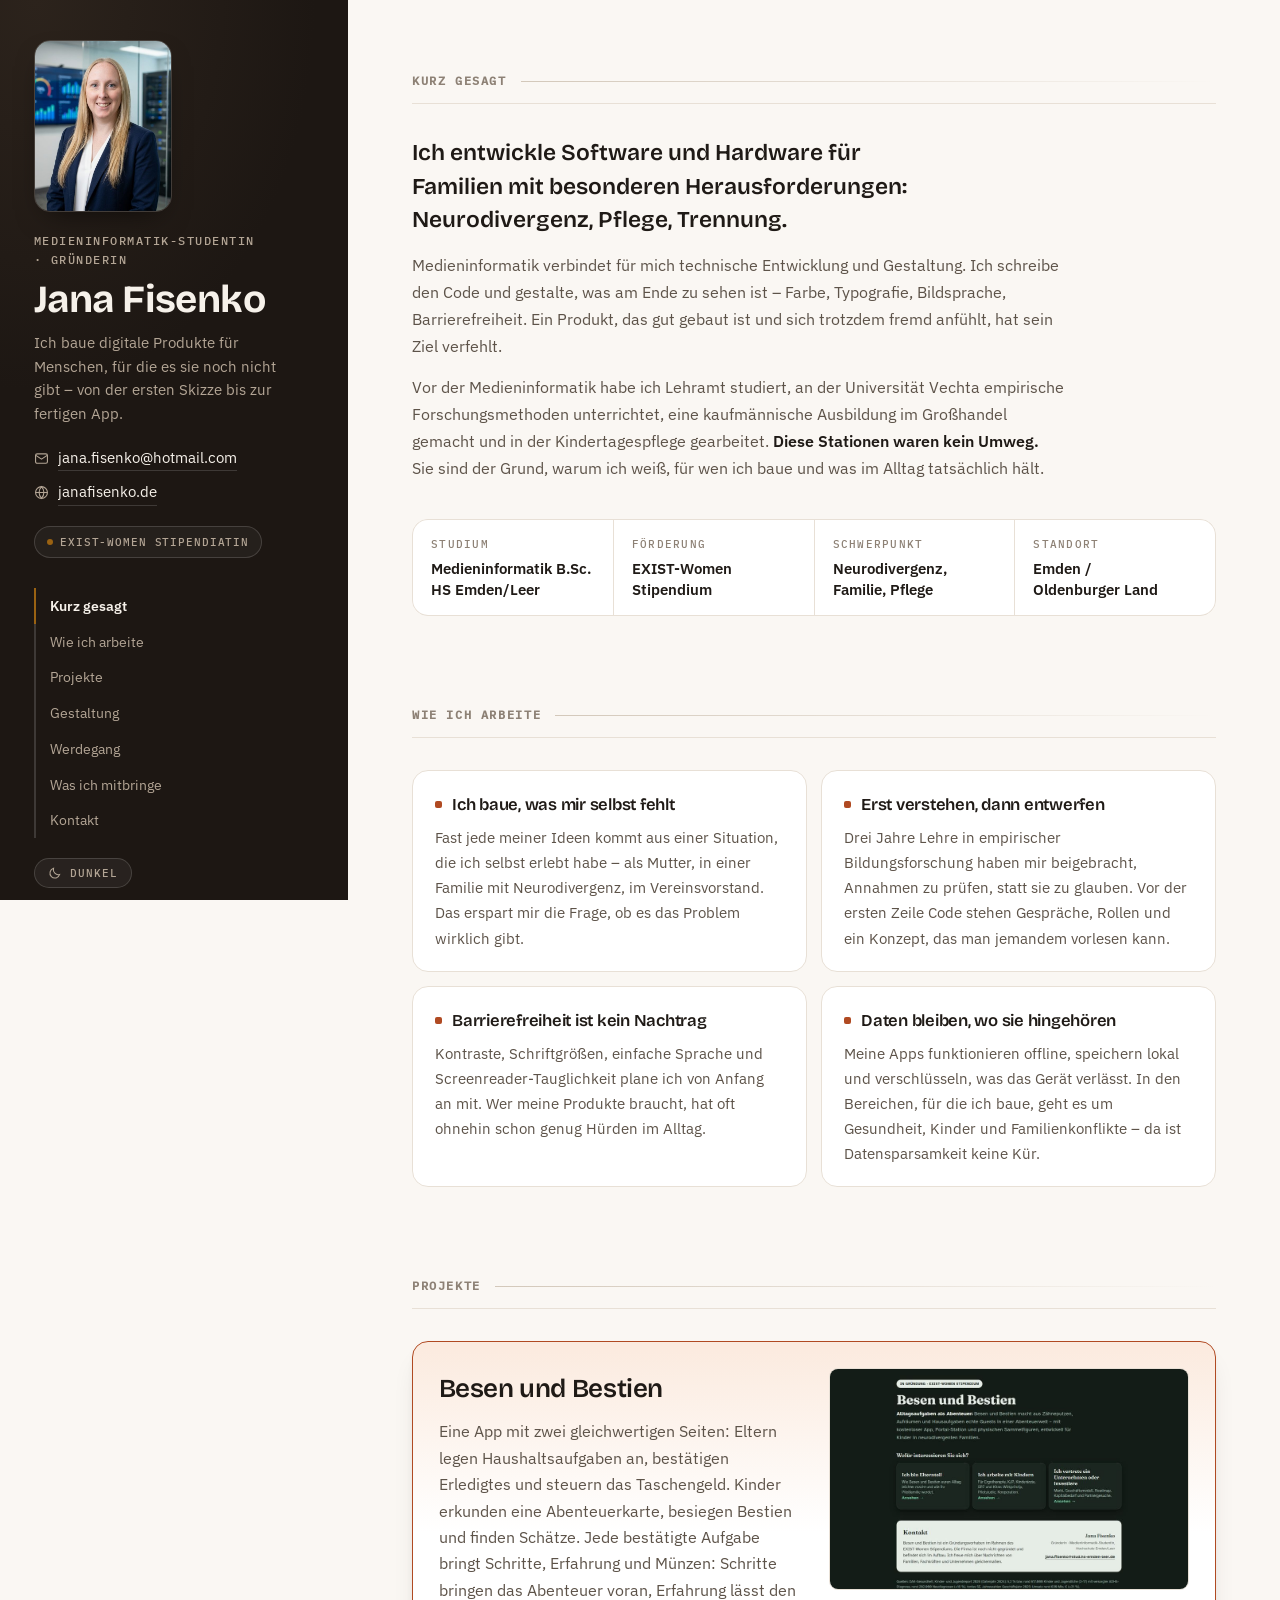
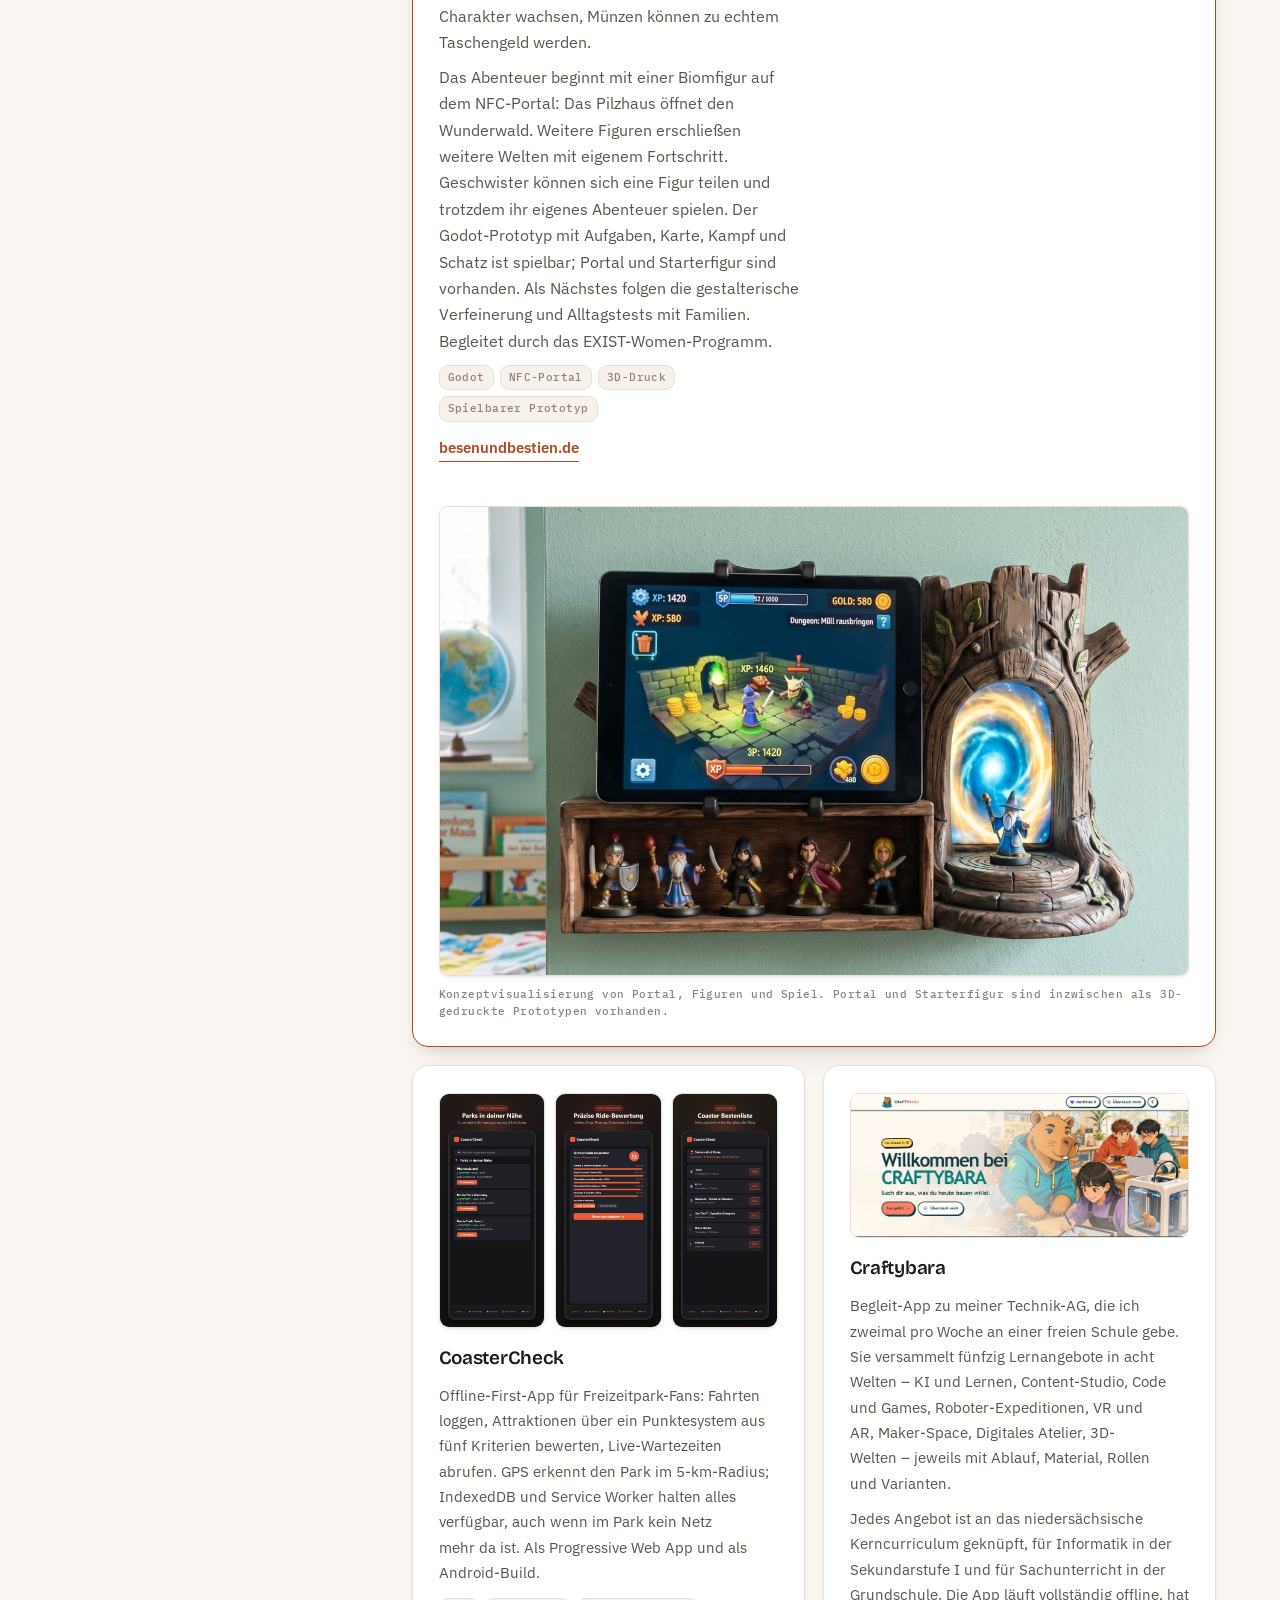
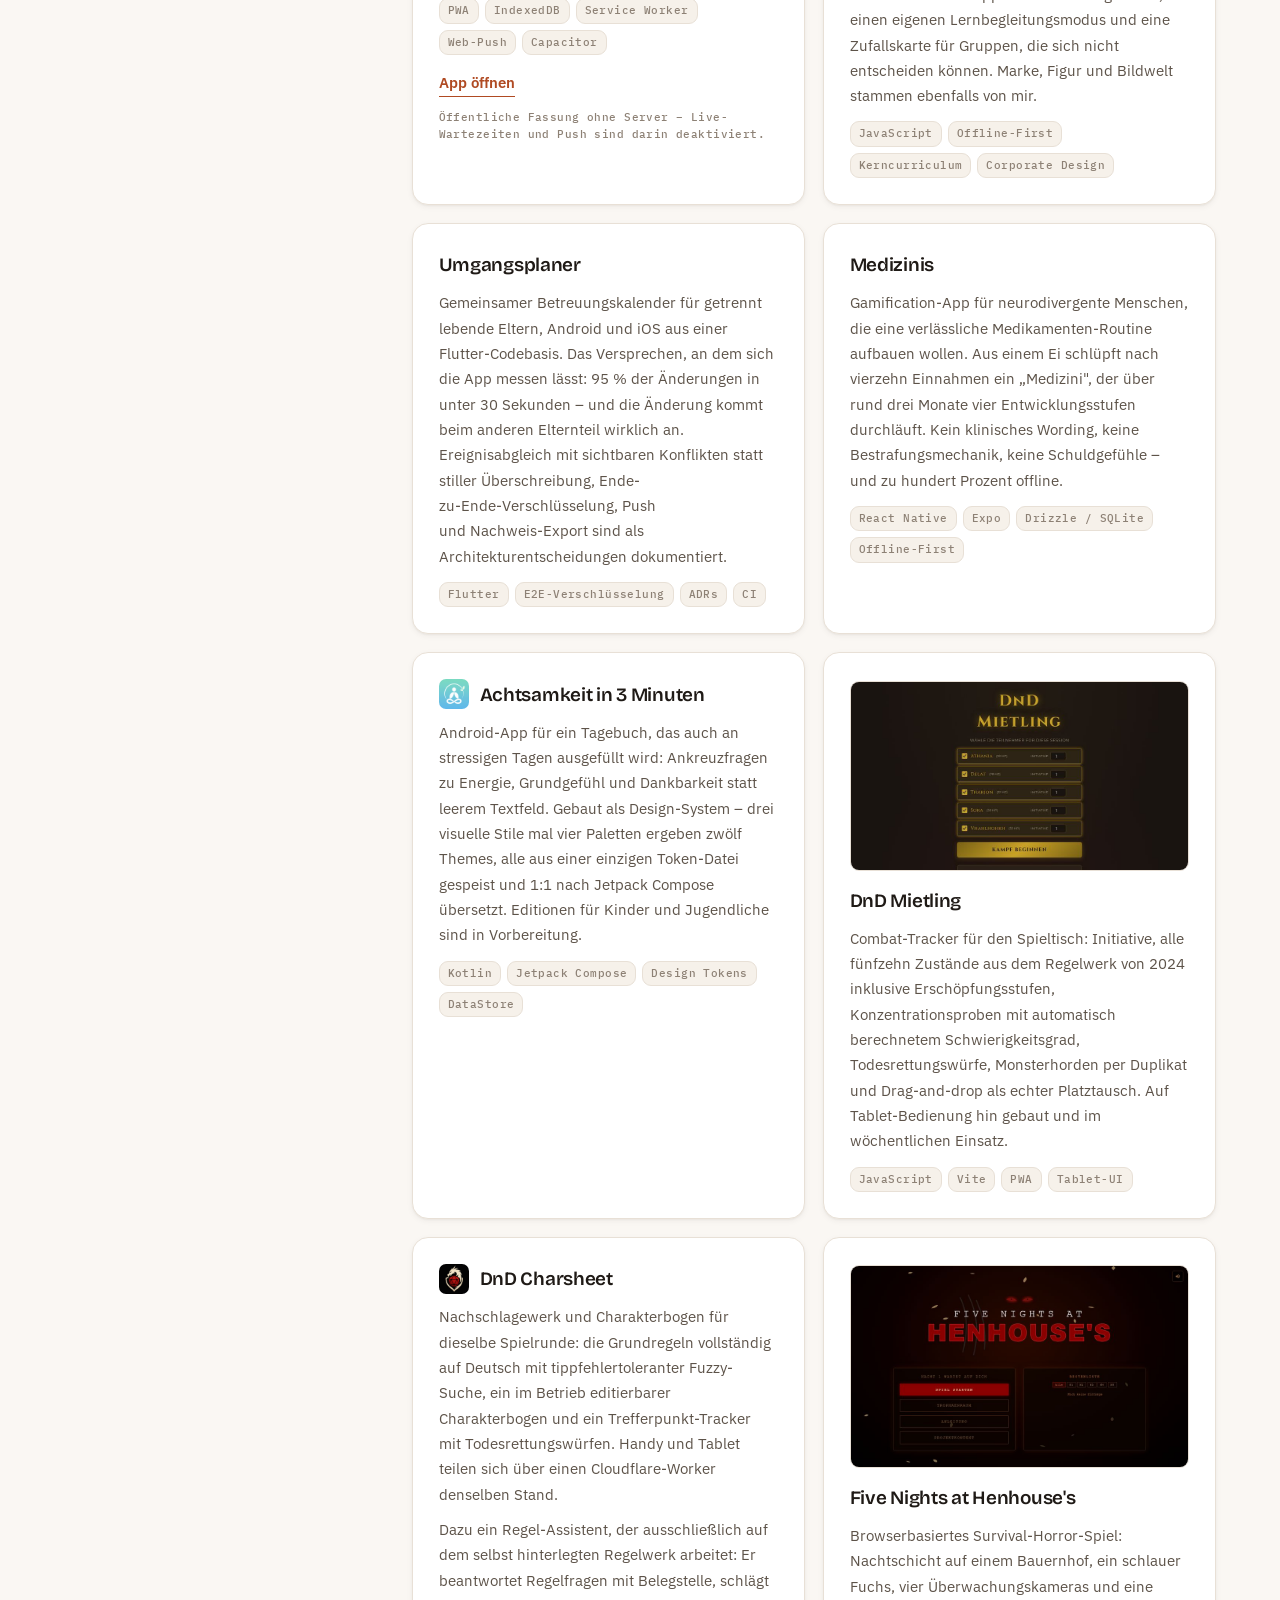
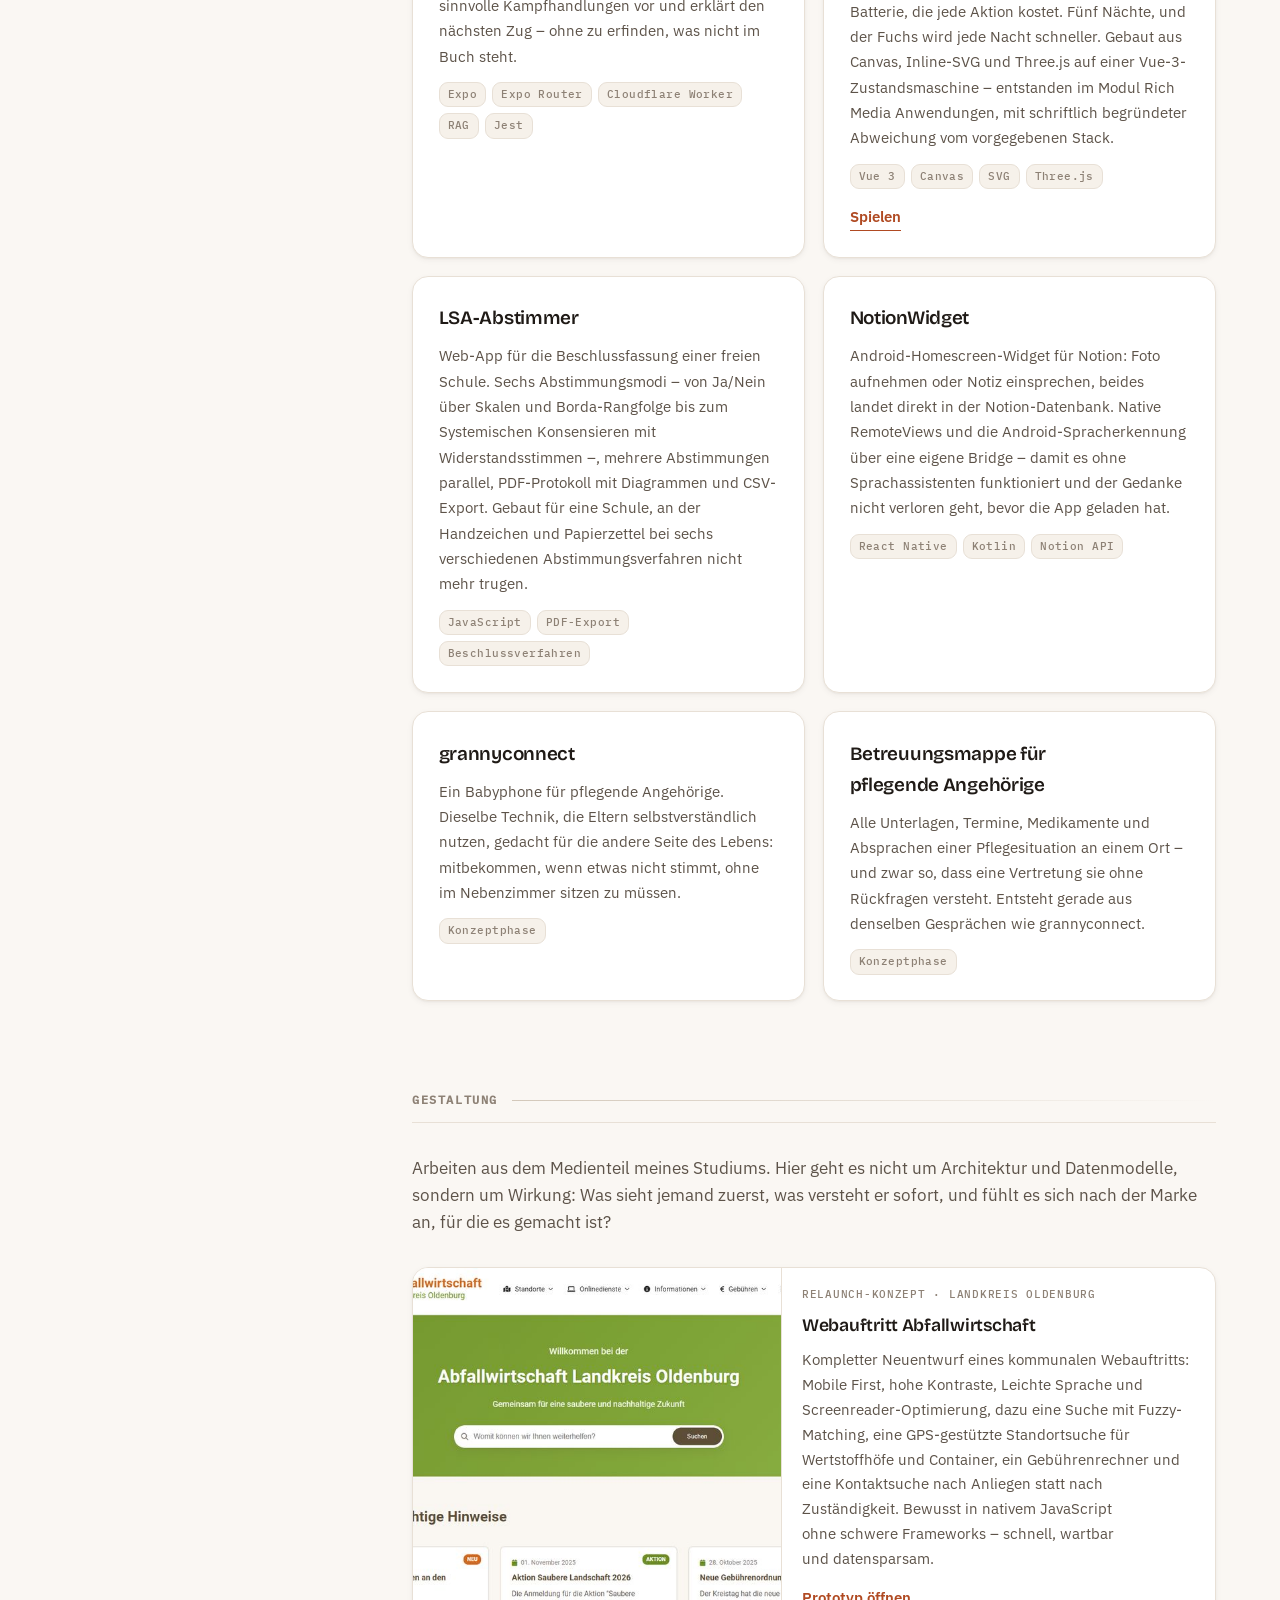
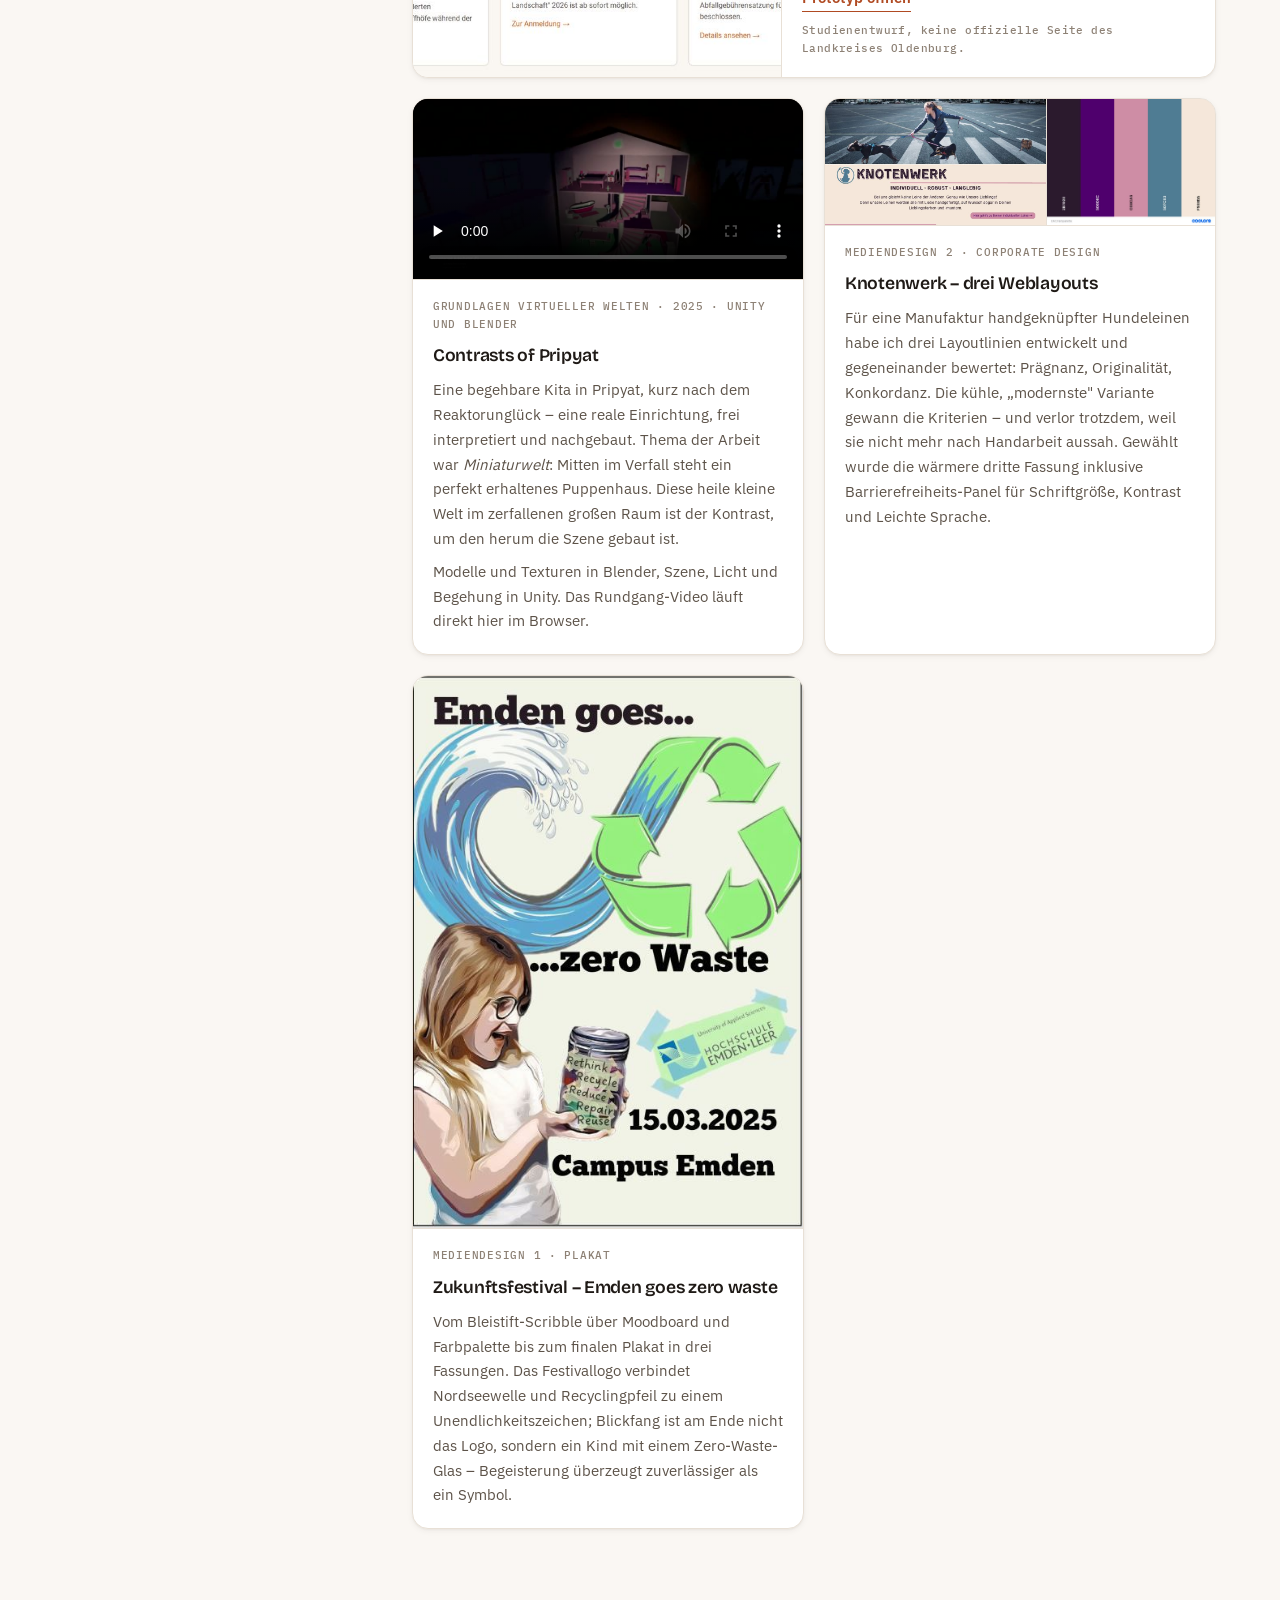
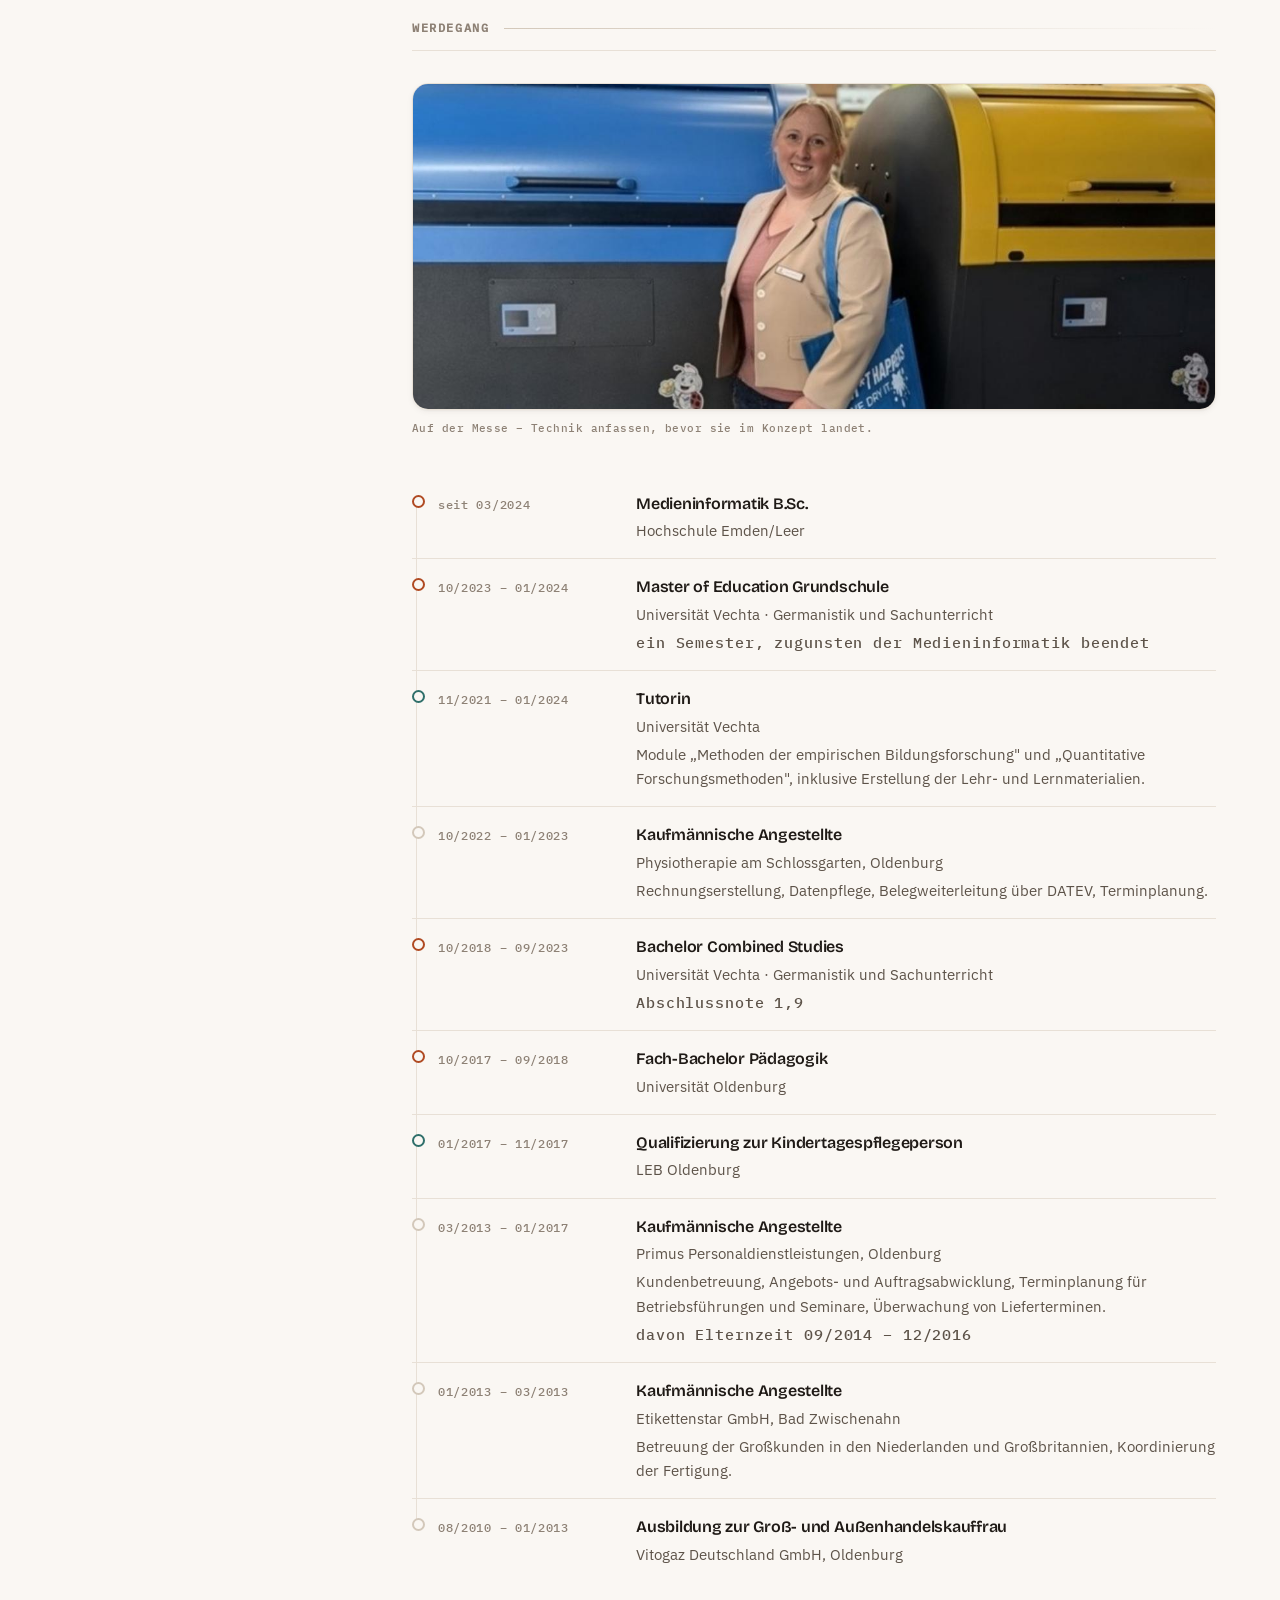
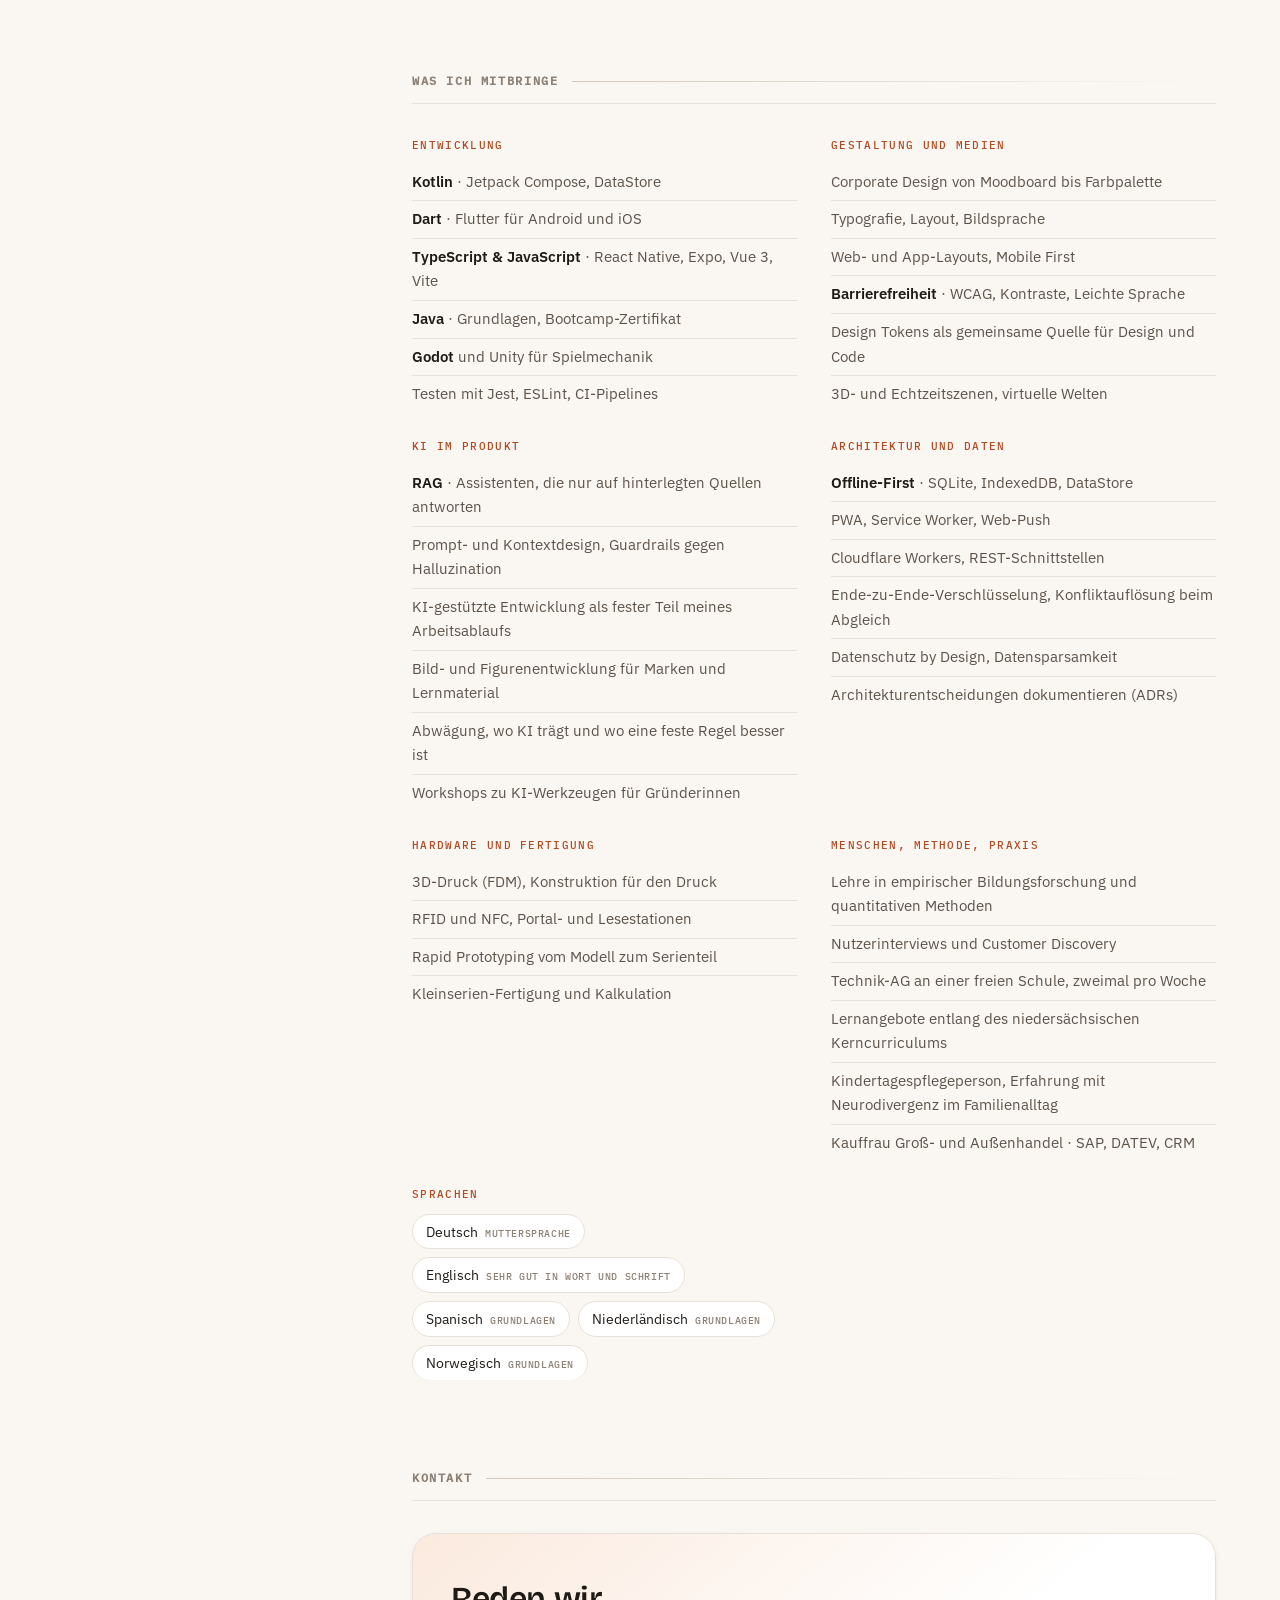
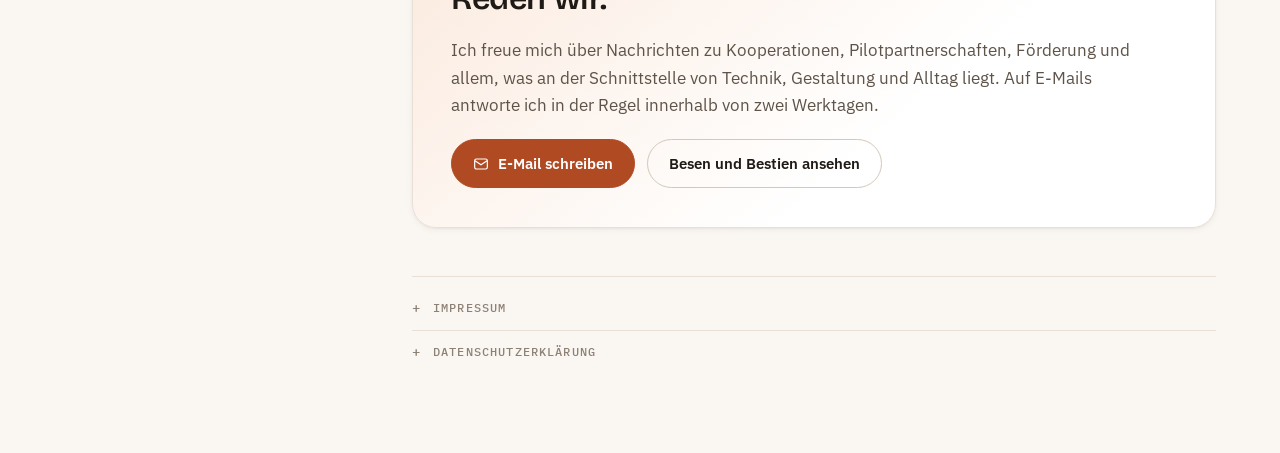
==== commit 0e08ccee: "Website: Besen-und-Bestien-Infos, Einstieg und Verantwortlichkeit aktualisieren" ====
--- a/index.html
+++ b/index.html
@@ -37,7 +37,7 @@
   ],
   "knowsLanguage": ["de", "en"],
   "knowsAbout": ["Medieninformatik", "Barrierefreiheit", "Offline-First-Anwendungen", "Corporate Design", "Progressive Web Apps"],
-  "address": { "@type": "PostalAddress", "addressLocality": "Emden", "addressRegion": "Niedersachsen", "addressCountry": "DE" }
+  "address": { "@type": "PostalAddress", "streetAddress": "Akazienstr. 8", "postalCode": "27793", "addressLocality": "Wildeshausen", "addressRegion": "Niedersachsen", "addressCountry": "DE" }
 }
 </script>
 <link rel="icon" href="data:image/svg+xml,<svg xmlns='http://www.w3.org/2000/svg' viewBox='0 0 100 100'><text y='.9em' font-size='90'>🛠️</text></svg>">
@@ -112,7 +112,7 @@
     <section class="block intro" id="kurz">
       <h2 class="block-label">Kurz gesagt</h2>
       <p class="lead reveal">Ich entwickle Software und Hardware für Familien mit besonderen Herausforderungen: Neurodivergenz, Pflege, Trennung.</p>
-      <p>Medieninformatik heißt für mich beides. Ich schreibe den Code, aber ich gestalte auch, was am Ende zu sehen ist – Farbe, Typografie, Bildsprache, Barrierefreiheit. Ein Produkt, das gut gebaut ist und sich trotzdem fremd anfühlt, hat sein Ziel verfehlt.</p>
+      <p>Medieninformatik verbindet für mich technische Entwicklung und Gestaltung. Ich schreibe den Code und gestalte, was am Ende zu sehen ist – Farbe, Typografie, Bildsprache, Barrierefreiheit. Ein Produkt, das gut gebaut ist und sich trotzdem fremd anfühlt, hat sein Ziel verfehlt.</p>
       <p>Vor der Medieninformatik habe ich Lehramt studiert, an der Universität Vechta empirische Forschungsmethoden unterrichtet, eine kaufmännische Ausbildung im Großhandel gemacht und in der Kindertagespflege gearbeitet. <span class="pull">Diese Stationen waren kein Umweg.</span> Sie sind der Grund, warum ich weiß, für wen ich baue und was im Alltag tatsächlich hält.</p>
 
       <dl class="facts reveal">
@@ -173,10 +173,10 @@
           <div class="project-top">
             <h3>Besen und Bestien</h3>
           </div>
-          <p class="what">Eine App, die zwei Hälften verbindet: Eltern verwalten Haushaltsaufgaben und Taschengeld, Kinder spielen ein Rollenspiel-Abenteuer. Erledigte Aufgaben erzeugen Schritte, XP und Münzen – das Spiel verbraucht sie. Physisch sind genau drei Dinge: 3D-gedruckte Sammelfiguren mit Chip, eine Portal-Station, die sie ausliest und daraufhin Helden oder ganze Biome freischaltet, und Taschengeld, das aus Münzen getauscht wird.</p>
-          <p class="what">Der Grundsatz dahinter: Das Spiel ist kein Beiwerk der Aufgaben-App, sondern der Motivator, ohne den sie nicht funktioniert. Beide Hälften bekommen dieselbe Aufmerksamkeit. Gefördert durch das EXIST-Women-Stipendium.</p>
-          <ul class="stack">
-            <li>Godot</li><li>RFID / NFC</li><li>3D-Druck</li><li>Pilotstudie ab Q4/2026</li>
+          <p class="what">Eine App mit zwei gleichwertigen Seiten: Eltern legen Haushaltsaufgaben an, bestätigen Erledigtes und steuern das Taschengeld. Kinder erkunden eine Abenteuerkarte, besiegen Bestien und finden Schätze. Jede bestätigte Aufgabe bringt Schritte, Erfahrung und Münzen: Schritte bringen das Abenteuer voran, Erfahrung lässt den Charakter wachsen, Münzen können zu echtem Taschengeld werden.</p>
+          <p class="what">Das Abenteuer beginnt mit einer Biomfigur auf dem NFC-Portal: Das Pilzhaus öffnet den Wunderwald. Weitere Figuren erschließen weitere Welten mit eigenem Fortschritt. Geschwister können sich eine Figur teilen und trotzdem ihr eigenes Abenteuer spielen. Der Godot-Prototyp mit Aufgaben, Karte, Kampf und Schatz ist spielbar; Portal und Starterfigur sind vorhanden. Als Nächstes folgen die gestalterische Verfeinerung und Alltagstests mit Familien. Begleitet durch das EXIST-Women-Programm.</p>
+          <ul class="stack">
+            <li>Godot</li><li>NFC-Portal</li><li>3D-Druck</li><li>Spielbarer Prototyp</li>
           </ul>
           <p class="links">
             <a href="https://besenundbestien.de" rel="noopener">besenundbestien.de</a>
@@ -185,7 +185,7 @@
             <img src="assets/img/projects/bnb-portal.jpg"
                  alt="Portal-Station als Baumstamm neben einem Tablet mit dem Spiel, darunter fünf Sammelfiguren im Regal"
                  width="1240" height="775" loading="lazy">
-            <figcaption>Konzeptvisualisierung der Portal-Station – Figuren, Portal und Spiel im Zusammenspiel. Die Hardware entsteht bis zur Pilotstudie.</figcaption>
+            <figcaption>Konzeptvisualisierung von Portal, Figuren und Spiel. Portal und Starterfigur sind inzwischen als 3D-gedruckte Prototypen vorhanden.</figcaption>
           </figure>
         </article>
 
@@ -604,15 +604,15 @@
           <summary>Impressum</summary>
           <div class="legal-body">
             <p>Angaben gemäß §&nbsp;5 DDG:</p>
-            <p>Jana Fisenko<br>c/o Hochschule Emden/Leer<br>Constantiaplatz 4<br>26723 Emden<br>E-Mail: <a href="mailto:jana.fisenko@hotmail.com">jana.fisenko@hotmail.com</a></p>
-            <p>Verantwortlich für den Inhalt dieser Seite: Jana Fisenko (Anschrift wie oben). Es besteht kein eingetragenes Unternehmen; die auf dieser Seite genannten Vorhaben befinden sich in der Entwicklungs- beziehungsweise Gründungsphase.</p>
+            <p>Jana Fisenko<br>Akazienstr. 8<br>27793 Wildeshausen<br>E-Mail: <a href="mailto:jana.fisenko@hotmail.com">jana.fisenko@hotmail.com</a></p>
+            <p>Ich betreibe diese Website privat und bin als Jana Fisenko allein für ihre Inhalte verantwortlich (Anschrift wie oben). Die Hochschule Emden/Leer ist nicht Betreiberin dieser Website. Es besteht kein eingetragenes Unternehmen; die genannten Vorhaben befinden sich in der Entwicklungs- beziehungsweise Gründungsphase.</p>
           </div>
         </details>
         <details>
           <summary>Datenschutzerklärung</summary>
           <div class="legal-body">
             <h4>Verantwortliche</h4>
-            <p>Jana Fisenko, c/o Hochschule Emden/Leer, Constantiaplatz 4, 26723 Emden, E-Mail: jana.fisenko@hotmail.com</p>
+            <p>Alleinige Verantwortliche für die Verarbeitung personenbezogener Daten auf dieser Website: Jana Fisenko, Akazienstr. 8, 27793 Wildeshausen, E-Mail: <a href="mailto:jana.fisenko@hotmail.com">jana.fisenko@hotmail.com</a>. Die Hochschule Emden/Leer ist nicht für die Datenverarbeitung dieser Website verantwortlich.</p>
             <h4>Hosting und Server-Logfiles</h4>
             <p>Beim Aufruf dieser Seite verarbeitet der Hostinganbieter automatisch technisch notwendige Verbindungsdaten (z.&nbsp;B. IP-Adresse, Datum und Uhrzeit des Abrufs, abgerufene Datei, Browsertyp) in Server-Logfiles, um die Seite sicher und stabil bereitzustellen (Art.&nbsp;6 Abs.&nbsp;1 lit.&nbsp;f DSGVO). Diese Daten werden nicht mit anderen Datenquellen zusammengeführt.</p>
             <h4>Keine Cookies, kein Tracking</h4>
@@ -630,7 +630,7 @@
             <p>Diese Seite verlinkt auf externe Angebote. Beim Anklicken eines solchen Links gelten die Datenschutzbestimmungen des jeweiligen Anbieters; eine Übertragung von Daten findet erst statt, wenn Sie den Link aktiv aufrufen.</p>
             <h4>Ihre Rechte</h4>
             <p>Sie haben das Recht auf Auskunft, Berichtigung, Löschung, Einschränkung der Verarbeitung, Datenübertragbarkeit und Widerspruch sowie ein Beschwerderecht bei einer Datenschutzaufsichtsbehörde, z.&nbsp;B. bei der Landesbeauftragten für den Datenschutz Niedersachsen.</p>
-            <p>Stand: August 2026</p>
+            <p>Stand: 23. November 2026</p>
           </div>
         </details>
       </div>
--- a/assets/css/style.css
+++ b/assets/css/style.css
@@ -215,7 +215,8 @@
   box-shadow: 0 12px 30px -14px rgba(0,0,0,.7);
 }
 @media (min-width: 1000px) and (max-height: 900px) { .portrait { max-width: 138px; } }
-@media (min-width: 1000px) and (max-height: 720px) { .portrait { display: none; } }
+@media (min-width: 1000px) and (max-height: 720px) { .portrait { max-width: 106px; } }
+@media (min-width: 1000px) and (max-height: 600px) { .portrait { max-width: 84px; } }
 
 .id-head .kicker { color: var(--rail-soft); margin-bottom: 10px; }
 .id-head h1 { font-size: clamp(1.95rem, 4.2vw, 2.4rem); font-weight: 700; line-height: 1.04; }
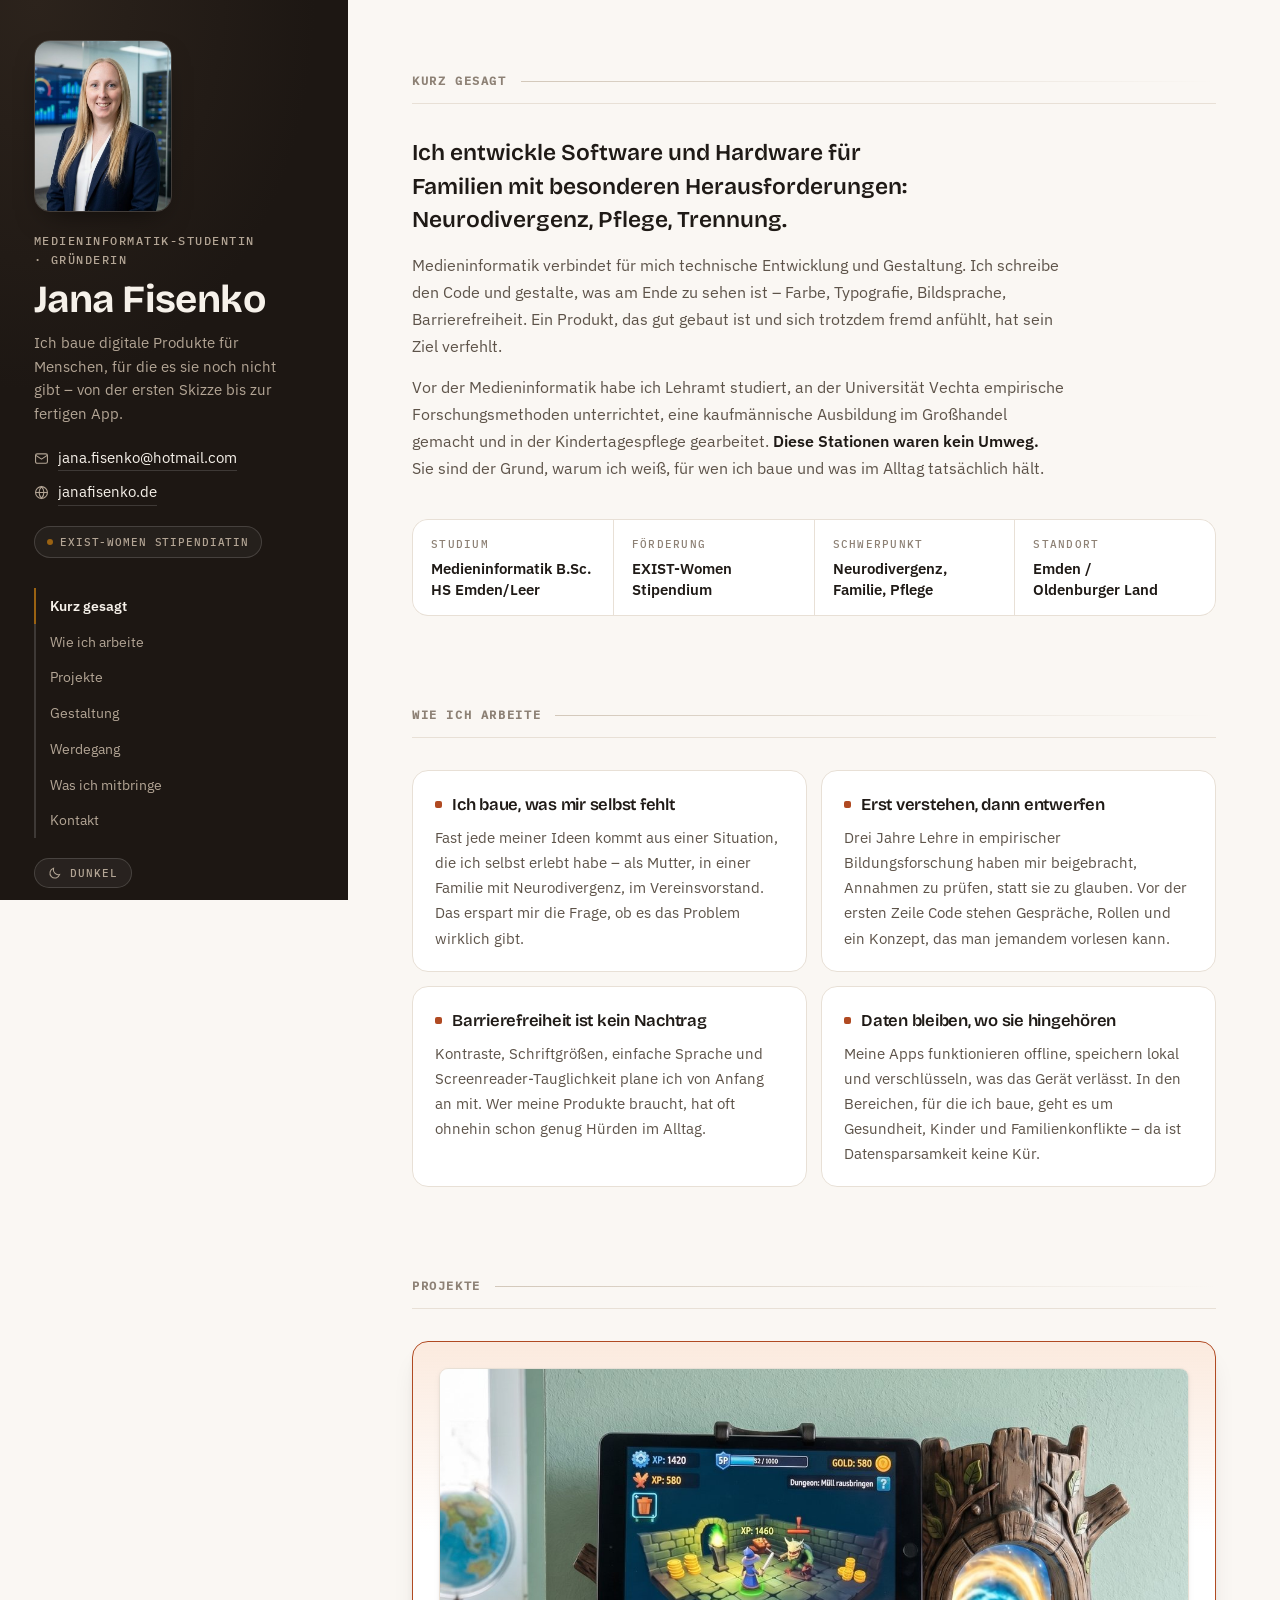
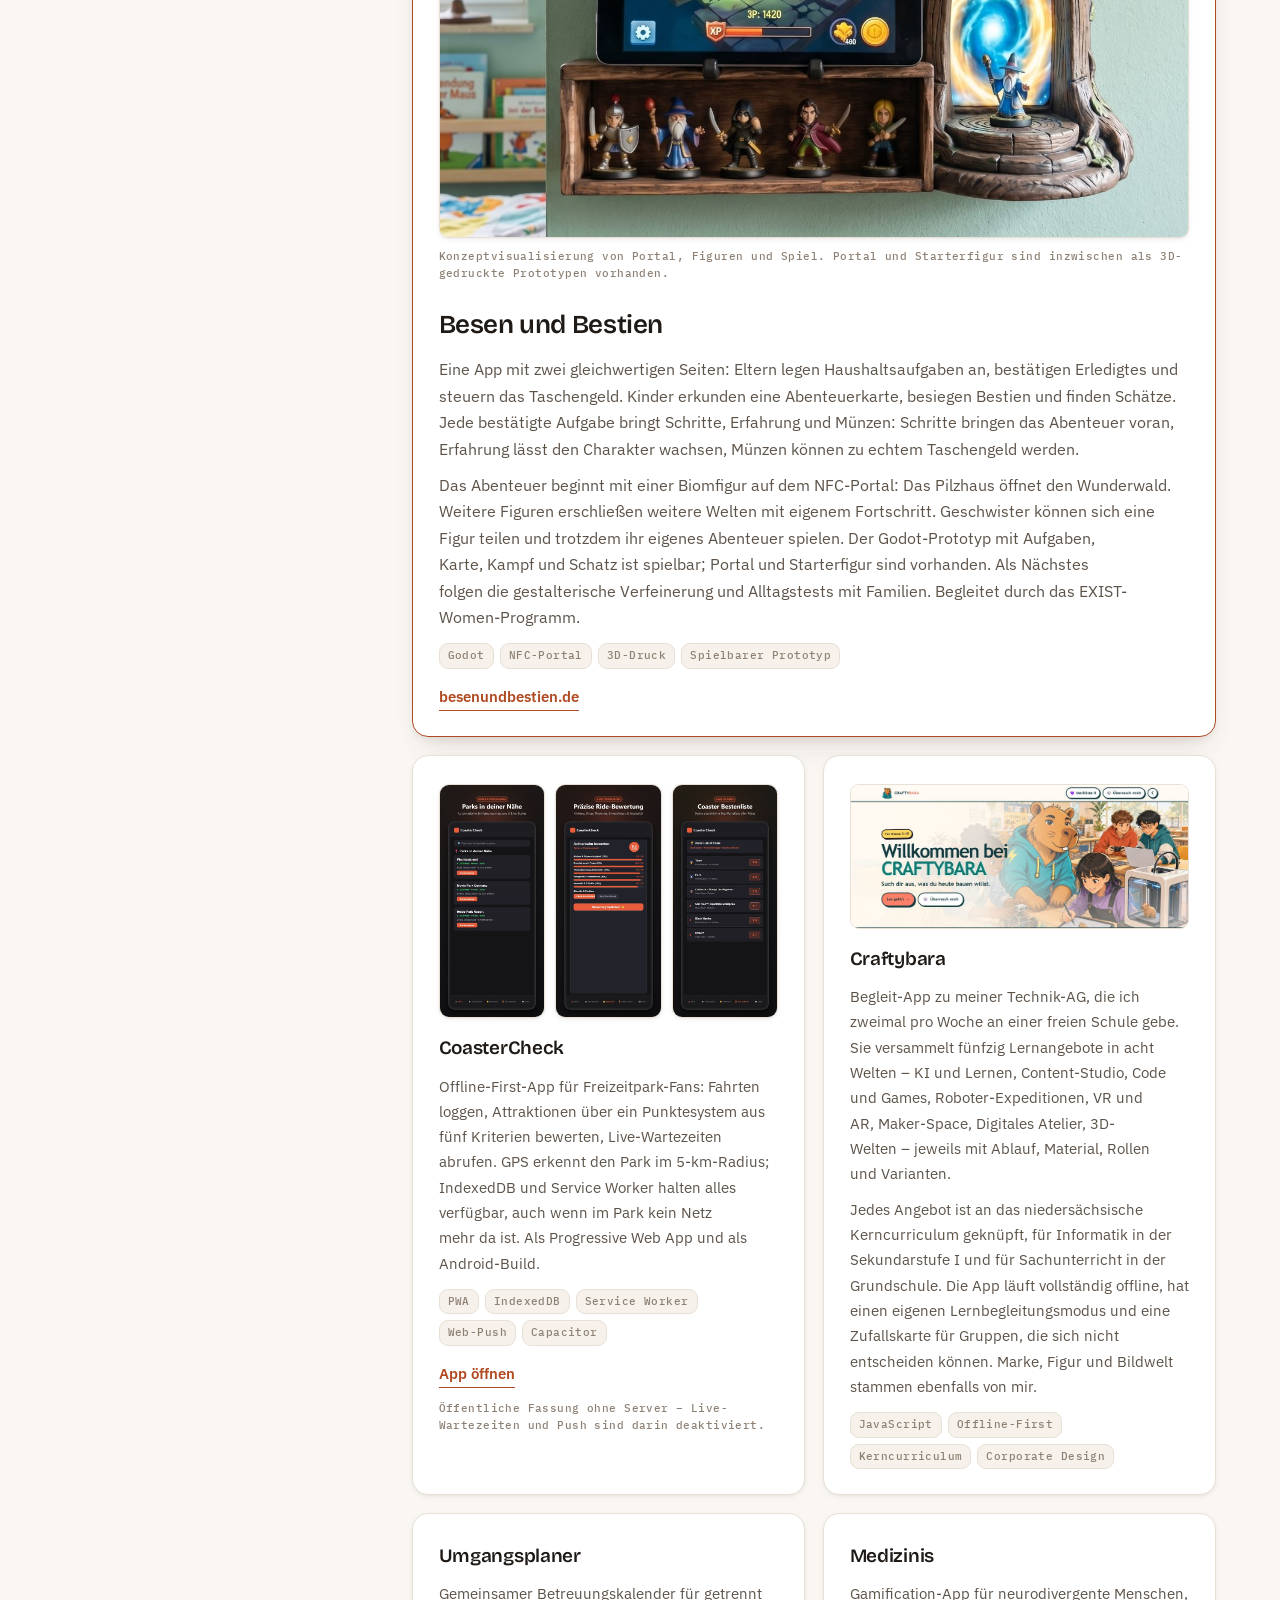
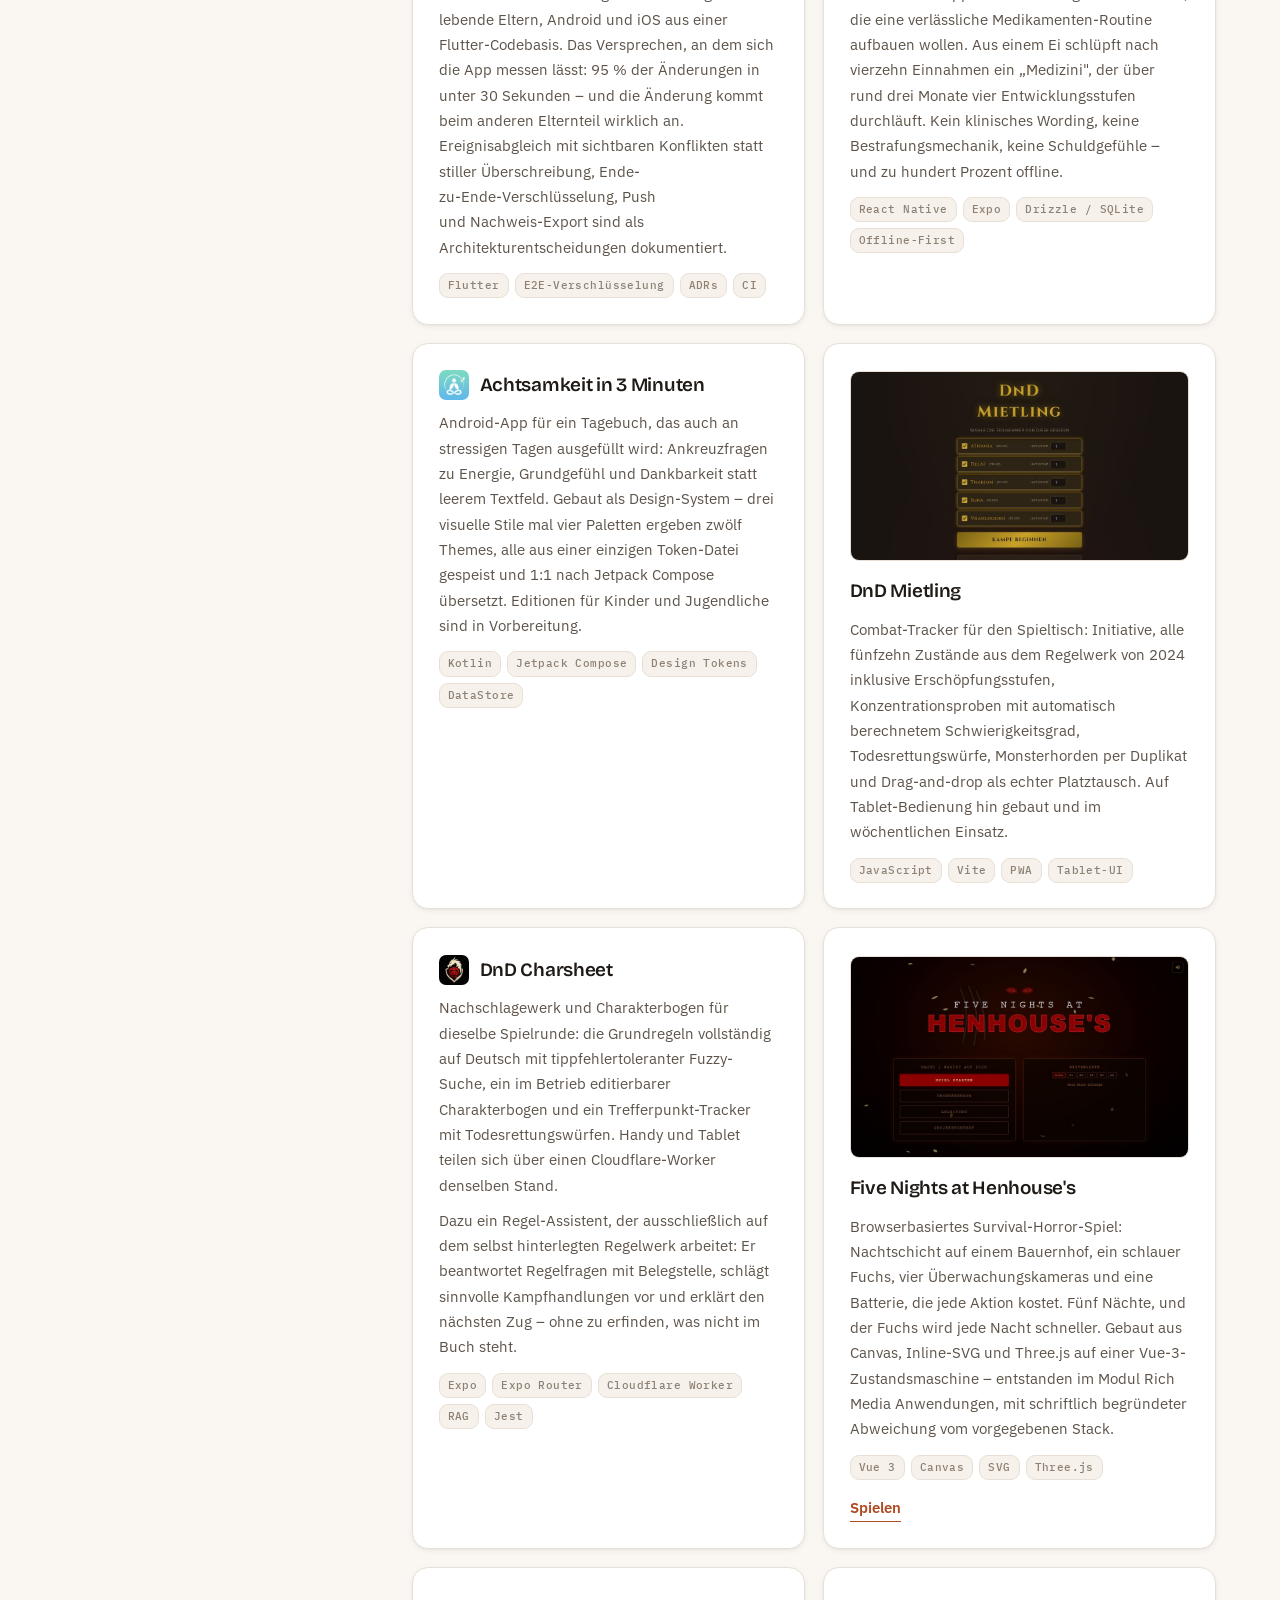
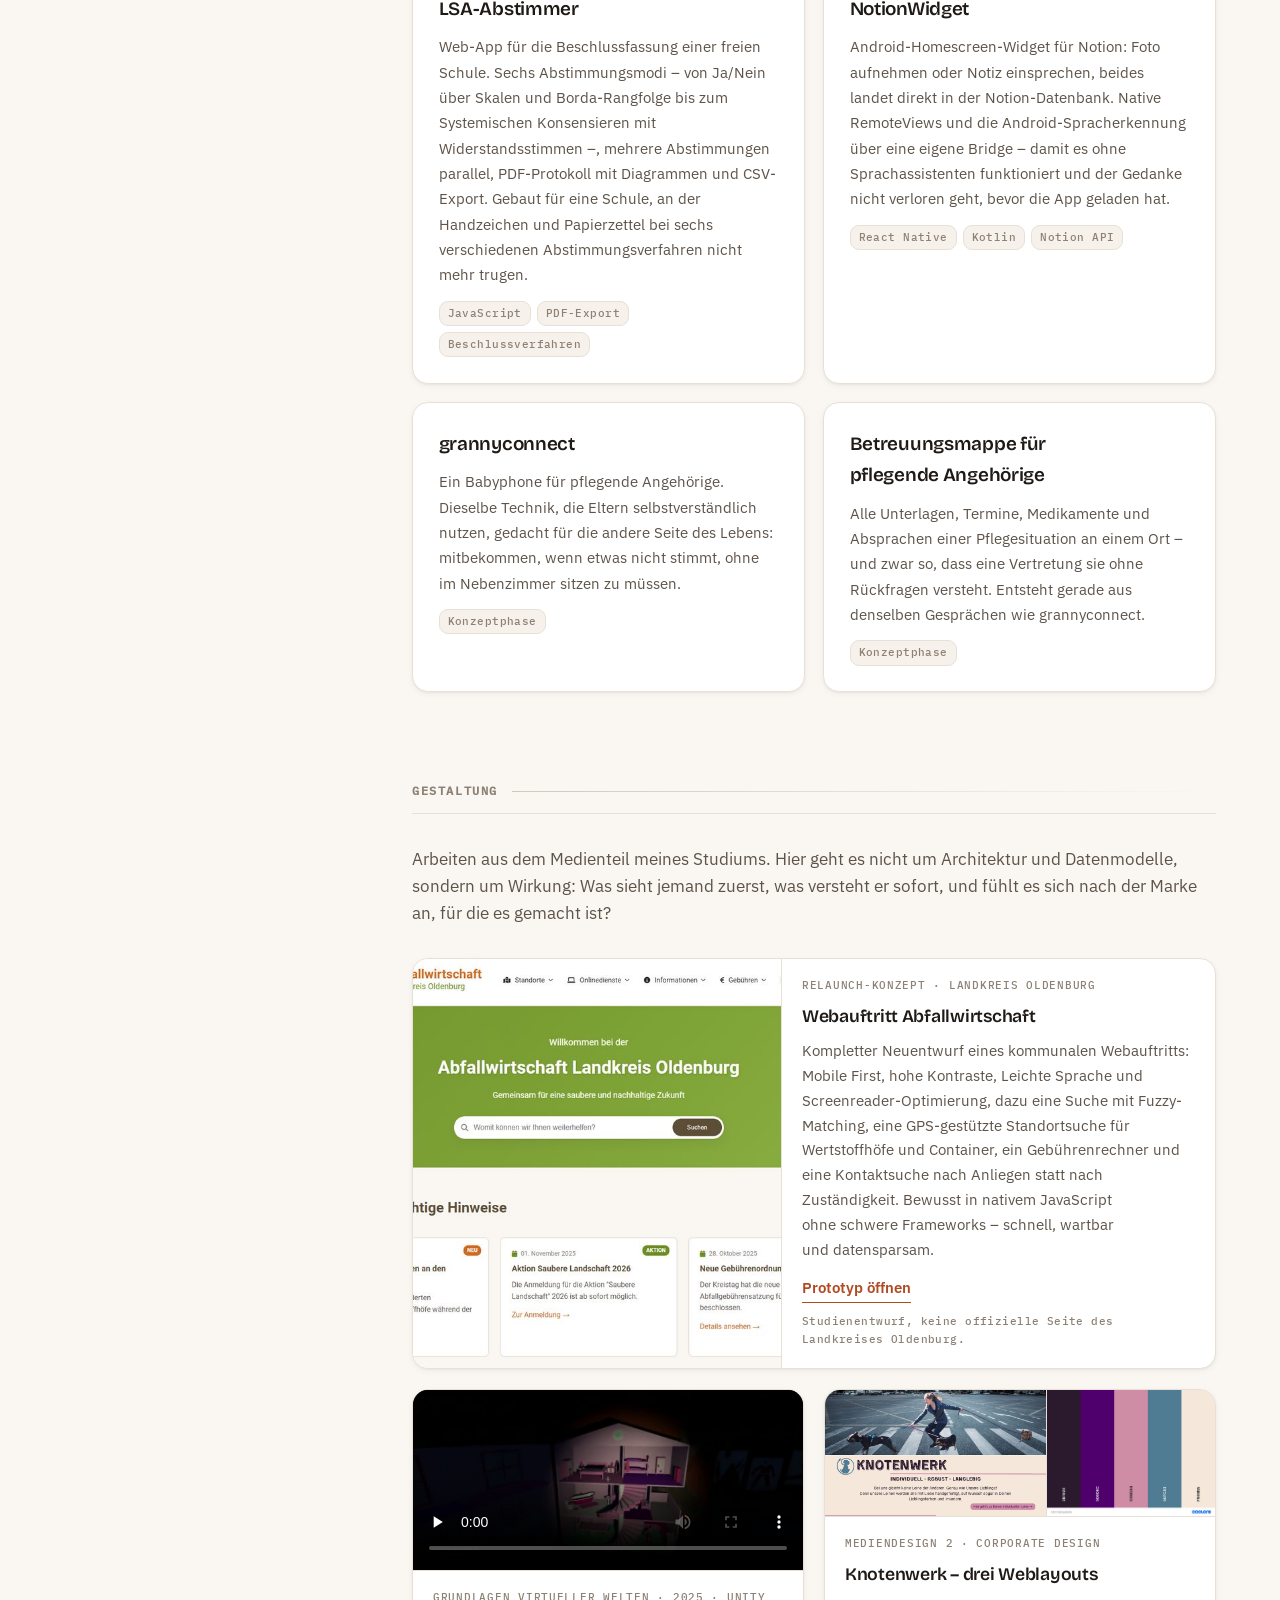
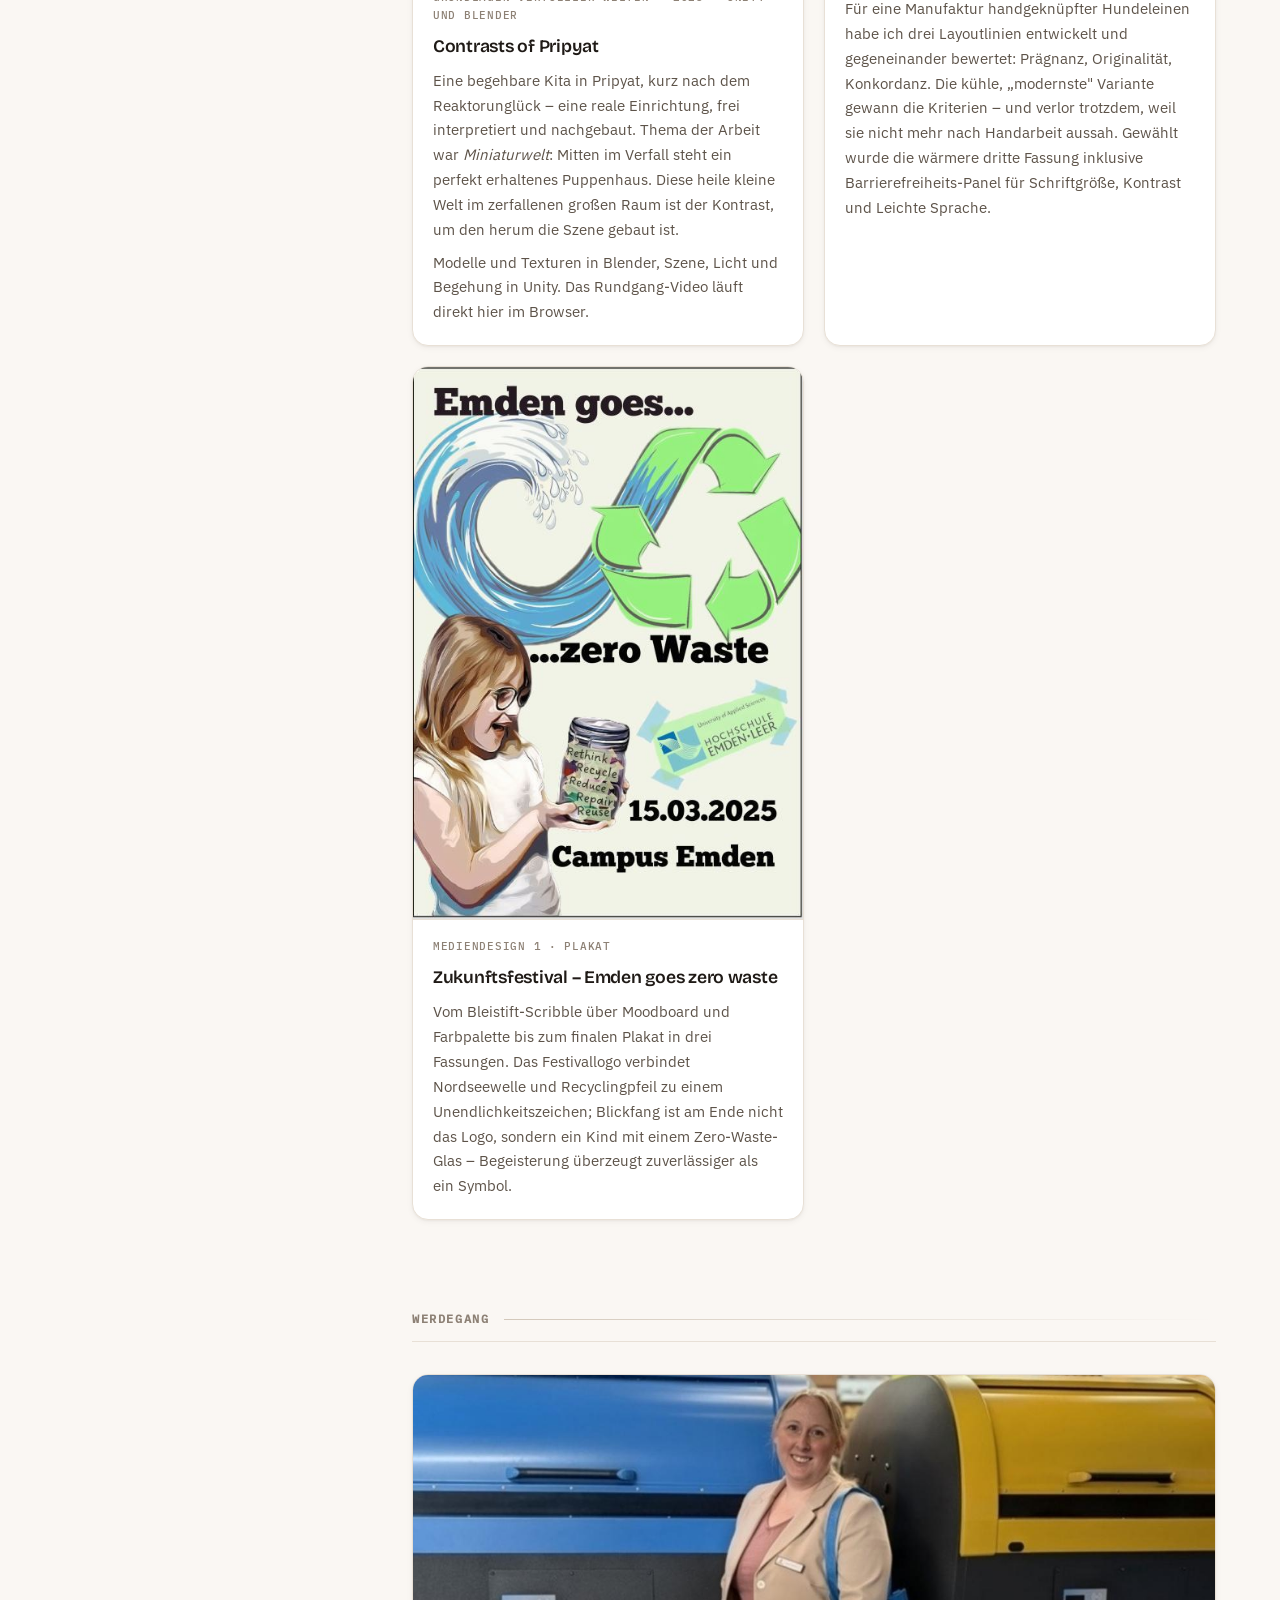
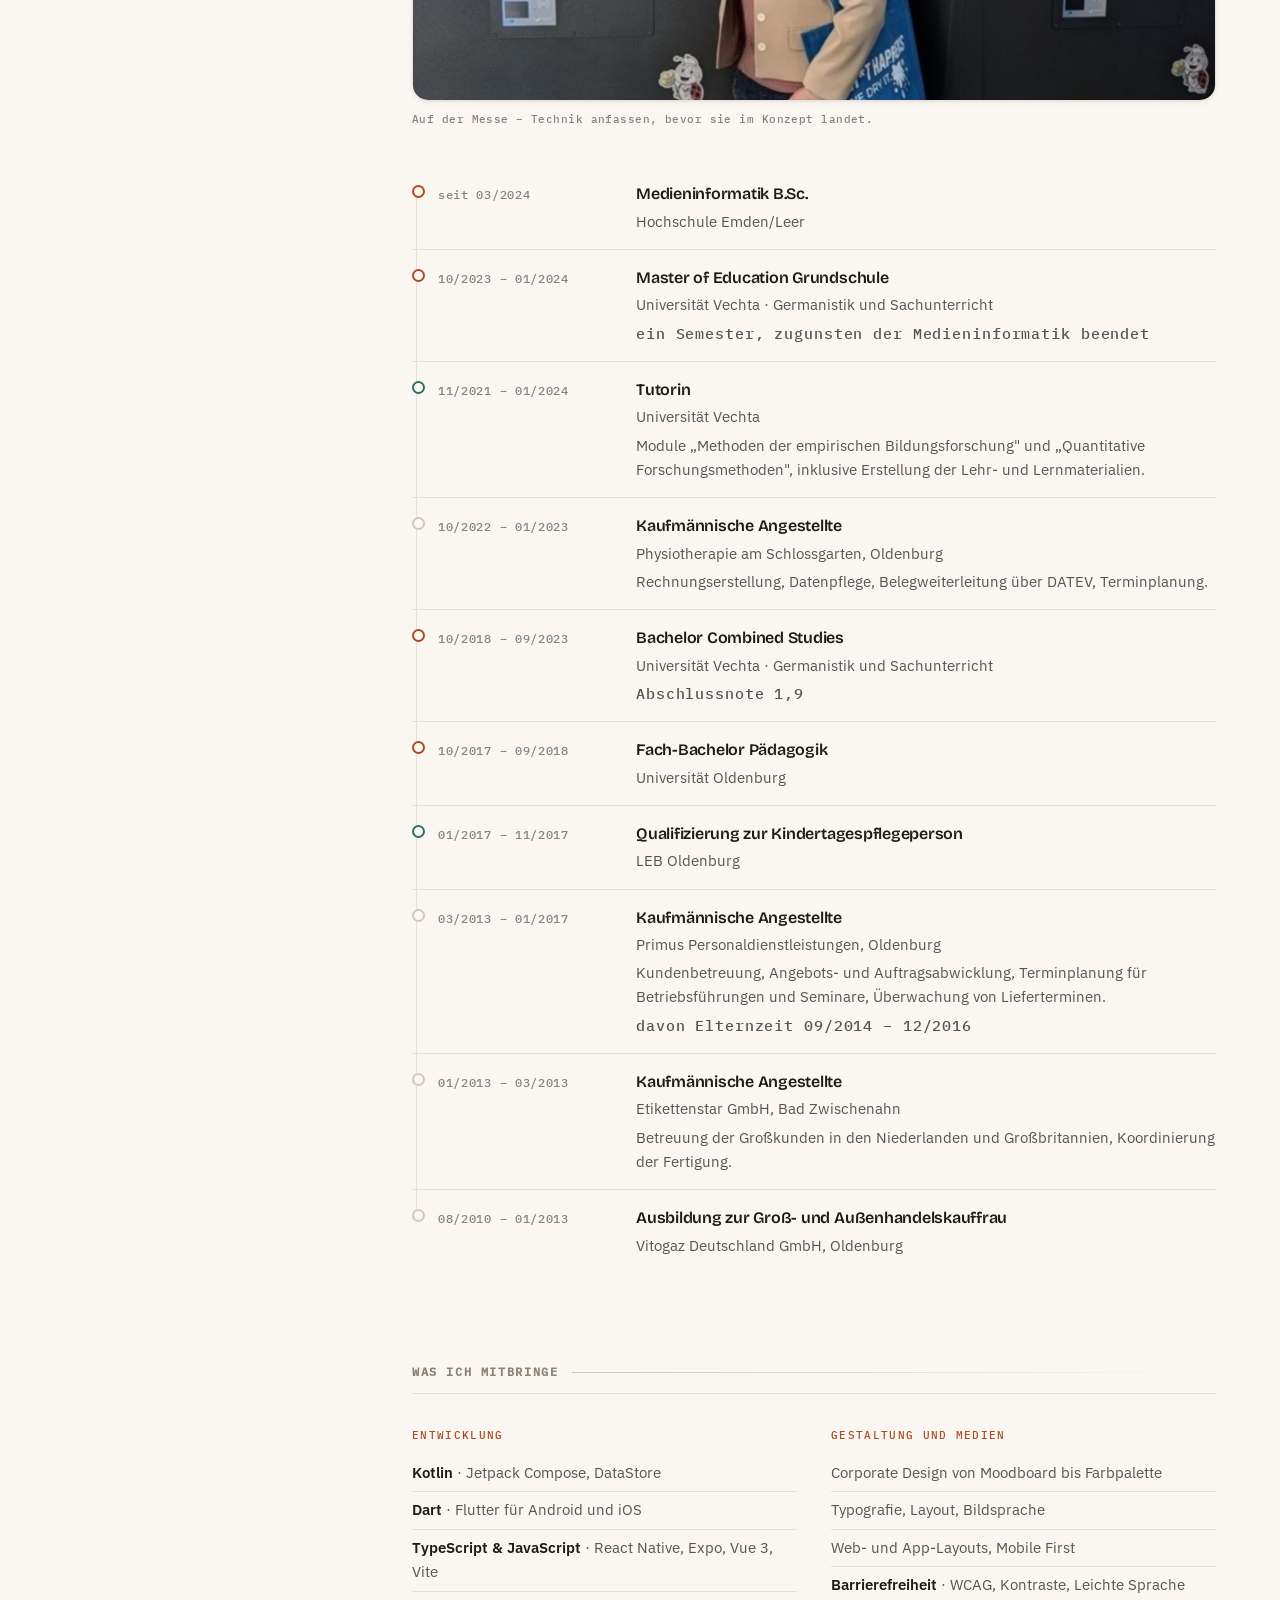
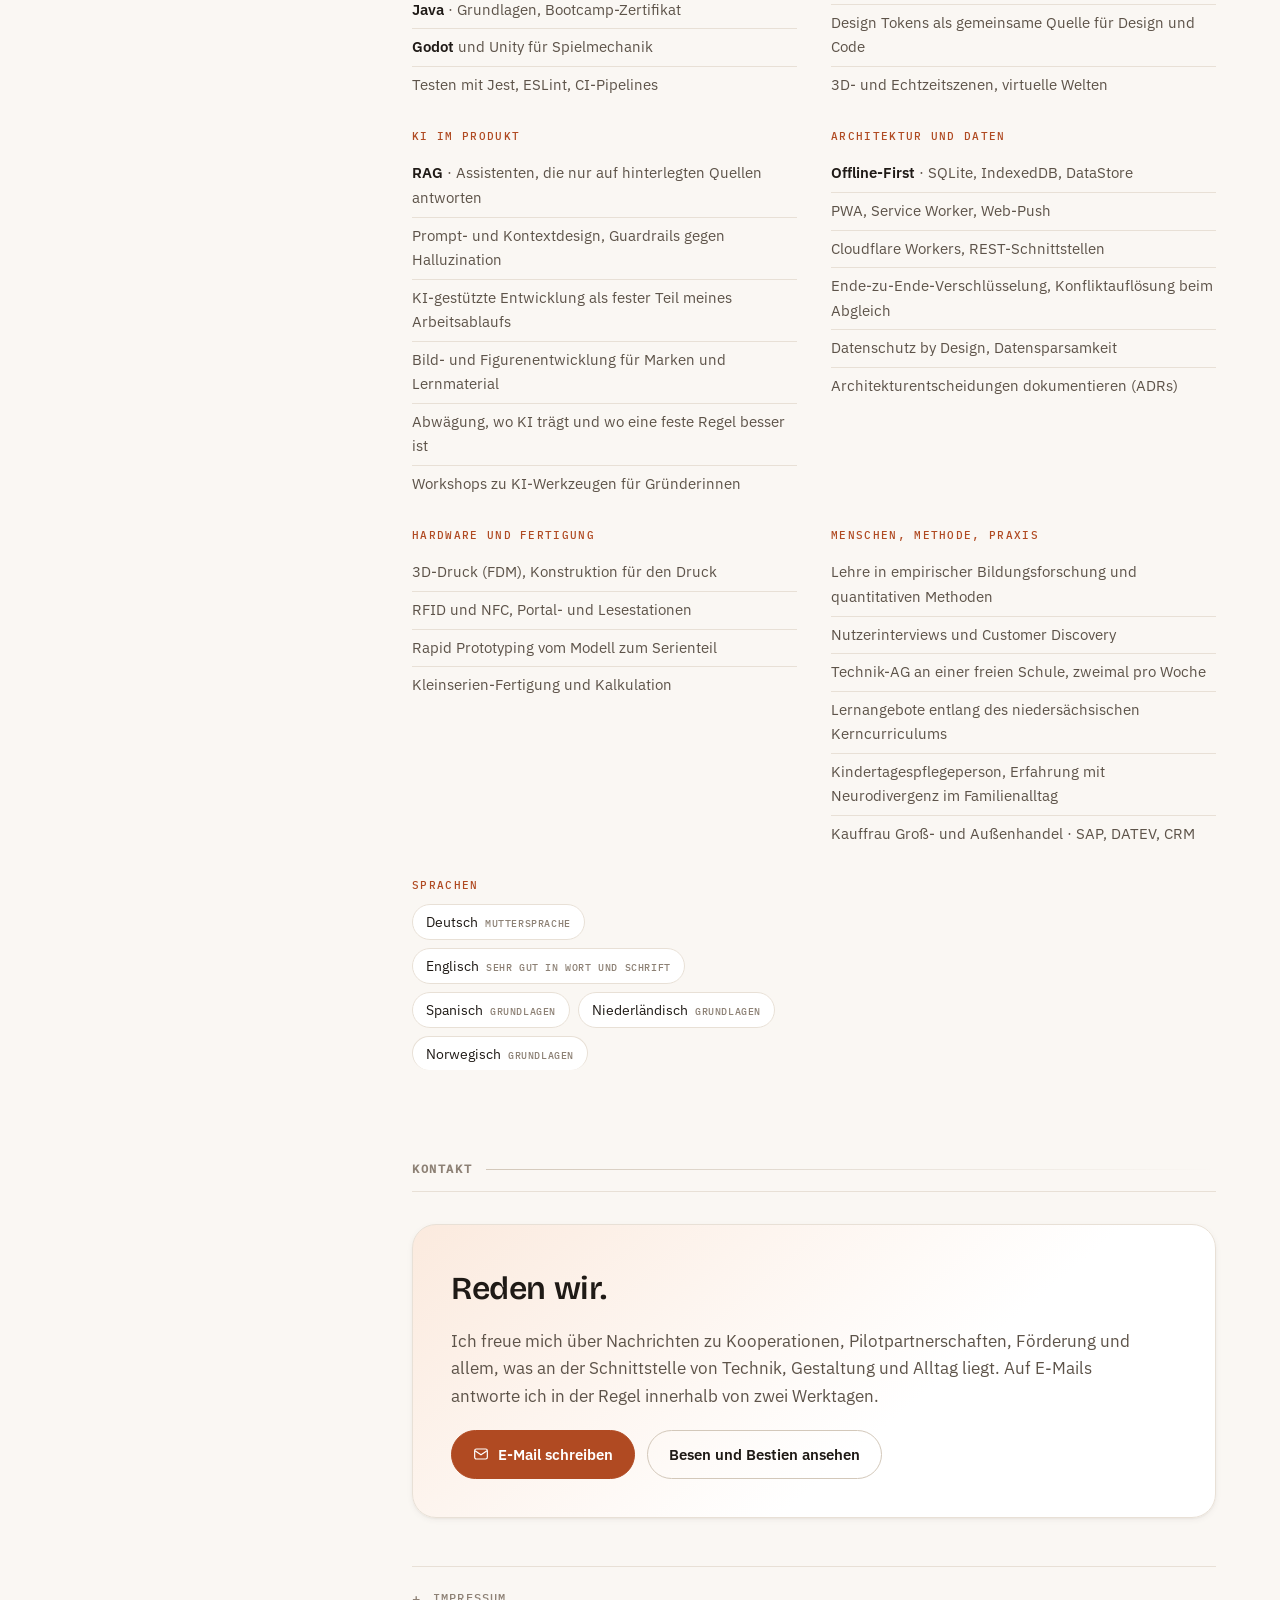
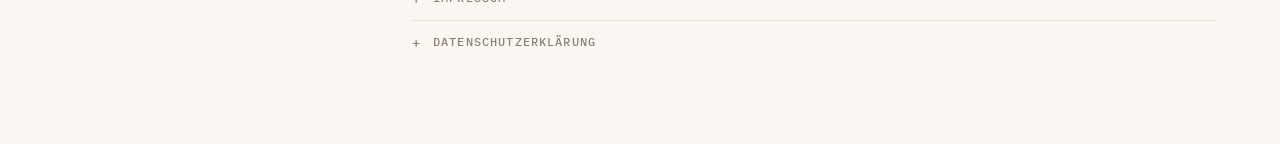
==== commit ef992674: "Website: Konzeptvisualisierung vor den Projekttext setzen" ====
--- a/index.html
+++ b/index.html
@@ -42,7 +42,7 @@
 </script>
 <link rel="icon" href="data:image/svg+xml,<svg xmlns='http://www.w3.org/2000/svg' viewBox='0 0 100 100'><text y='.9em' font-size='90'>🛠️</text></svg>">
 <link rel="preload" href="assets/fonts/ibm-plex-sans-400.woff2" as="font" type="font/woff2" crossorigin>
-<link rel="stylesheet" href="assets/css/style.css">
+<link rel="stylesheet" href="assets/css/style.css?v=20261123-portal">
 <script>
   /* Gespeichertes Farbschema noch vor dem ersten Aufbau setzen, damit die
      Seite nicht hell erscheint und dann auf dunkel umspringt. */
@@ -167,26 +167,23 @@
       <div class="projects two">
 
         <article class="project featured reveal">
-          <div class="shot">
-            <img src="assets/img/projects/bnb.jpg" alt="Startseite von besenundbestien.de" width="900" height="553" loading="lazy">
-          </div>
-          <div class="project-top">
-            <h3>Besen und Bestien</h3>
-          </div>
-          <p class="what">Eine App mit zwei gleichwertigen Seiten: Eltern legen Haushaltsaufgaben an, bestätigen Erledigtes und steuern das Taschengeld. Kinder erkunden eine Abenteuerkarte, besiegen Bestien und finden Schätze. Jede bestätigte Aufgabe bringt Schritte, Erfahrung und Münzen: Schritte bringen das Abenteuer voran, Erfahrung lässt den Charakter wachsen, Münzen können zu echtem Taschengeld werden.</p>
-          <p class="what">Das Abenteuer beginnt mit einer Biomfigur auf dem NFC-Portal: Das Pilzhaus öffnet den Wunderwald. Weitere Figuren erschließen weitere Welten mit eigenem Fortschritt. Geschwister können sich eine Figur teilen und trotzdem ihr eigenes Abenteuer spielen. Der Godot-Prototyp mit Aufgaben, Karte, Kampf und Schatz ist spielbar; Portal und Starterfigur sind vorhanden. Als Nächstes folgen die gestalterische Verfeinerung und Alltagstests mit Familien. Begleitet durch das EXIST-Women-Programm.</p>
-          <ul class="stack">
-            <li>Godot</li><li>NFC-Portal</li><li>3D-Druck</li><li>Spielbarer Prototyp</li>
-          </ul>
-          <p class="links">
-            <a href="https://besenundbestien.de" rel="noopener">besenundbestien.de</a>
-          </p>
           <figure class="figure portal-figure">
             <img src="assets/img/projects/bnb-portal.jpg"
                  alt="Portal-Station als Baumstamm neben einem Tablet mit dem Spiel, darunter fünf Sammelfiguren im Regal"
                  width="1240" height="775" loading="lazy">
             <figcaption>Konzeptvisualisierung von Portal, Figuren und Spiel. Portal und Starterfigur sind inzwischen als 3D-gedruckte Prototypen vorhanden.</figcaption>
           </figure>
+          <div class="project-top">
+            <h3>Besen und Bestien</h3>
+          </div>
+          <p class="what">Eine App mit zwei gleichwertigen Seiten: Eltern legen Haushaltsaufgaben an, bestätigen Erledigtes und steuern das Taschengeld. Kinder erkunden eine Abenteuerkarte, besiegen Bestien und finden Schätze. Jede bestätigte Aufgabe bringt Schritte, Erfahrung und Münzen: Schritte bringen das Abenteuer voran, Erfahrung lässt den Charakter wachsen, Münzen können zu echtem Taschengeld werden.</p>
+          <p class="what">Das Abenteuer beginnt mit einer Biomfigur auf dem NFC-Portal: Das Pilzhaus öffnet den Wunderwald. Weitere Figuren erschließen weitere Welten mit eigenem Fortschritt. Geschwister können sich eine Figur teilen und trotzdem ihr eigenes Abenteuer spielen. Der Godot-Prototyp mit Aufgaben, Karte, Kampf und Schatz ist spielbar; Portal und Starterfigur sind vorhanden. Als Nächstes folgen die gestalterische Verfeinerung und Alltagstests mit Familien. Begleitet durch das EXIST-Women-Programm.</p>
+          <ul class="stack">
+            <li>Godot</li><li>NFC-Portal</li><li>3D-Druck</li><li>Spielbarer Prototyp</li>
+          </ul>
+          <p class="links">
+            <a href="https://besenundbestien.de" rel="noopener">besenundbestien.de</a>
+          </p>
         </article>
 
         <article class="project reveal">
--- a/assets/css/style.css
+++ b/assets/css/style.css
@@ -406,11 +406,6 @@
 }
 @media (min-width: 700px) {
   .projects.two .project.featured { grid-column: 1 / -1; }
-  .project.featured { display: grid; grid-template-columns: minmax(0,1fr) minmax(0,360px); gap: 8px 30px; align-items: start; }
-  .project.featured .shot { grid-column: 2; grid-row: 1 / span 8; margin: 0; }
-  /* Die Abbildung laeuft unter beiden Spalten durch: das Motiv traegt Breite,
-     im 360px-Streifen der Seitenspalte waere davon nichts zu erkennen. */
-  .project.featured .portal-figure { grid-column: 1 / -1; grid-row: 9; }
 }
 .project.featured h3 { font-size: clamp(1.32rem, 2.6vw, 1.62rem); }
 .project.featured .what { font-size: 1rem; }
@@ -467,7 +462,7 @@
 .figure img { width: 100%; border-radius: var(--radius); border: 1px solid var(--line); box-shadow: var(--shadow-sm); }
 .figure.banner img { aspect-ratio: 1240 / 505; object-fit: cover; object-position: 50% 42%; }
 @media (max-width: 560px) { .figure.banner img { aspect-ratio: 3 / 2; object-position: 52% 30%; } }
-.portal-figure { margin: 12px 0 0; }
+.portal-figure { margin: 0 0 12px; }
 .portal-figure img { border-radius: var(--radius-sm); }
 .figure figcaption {
   margin-top: 10px; color: var(--ink-faint);
